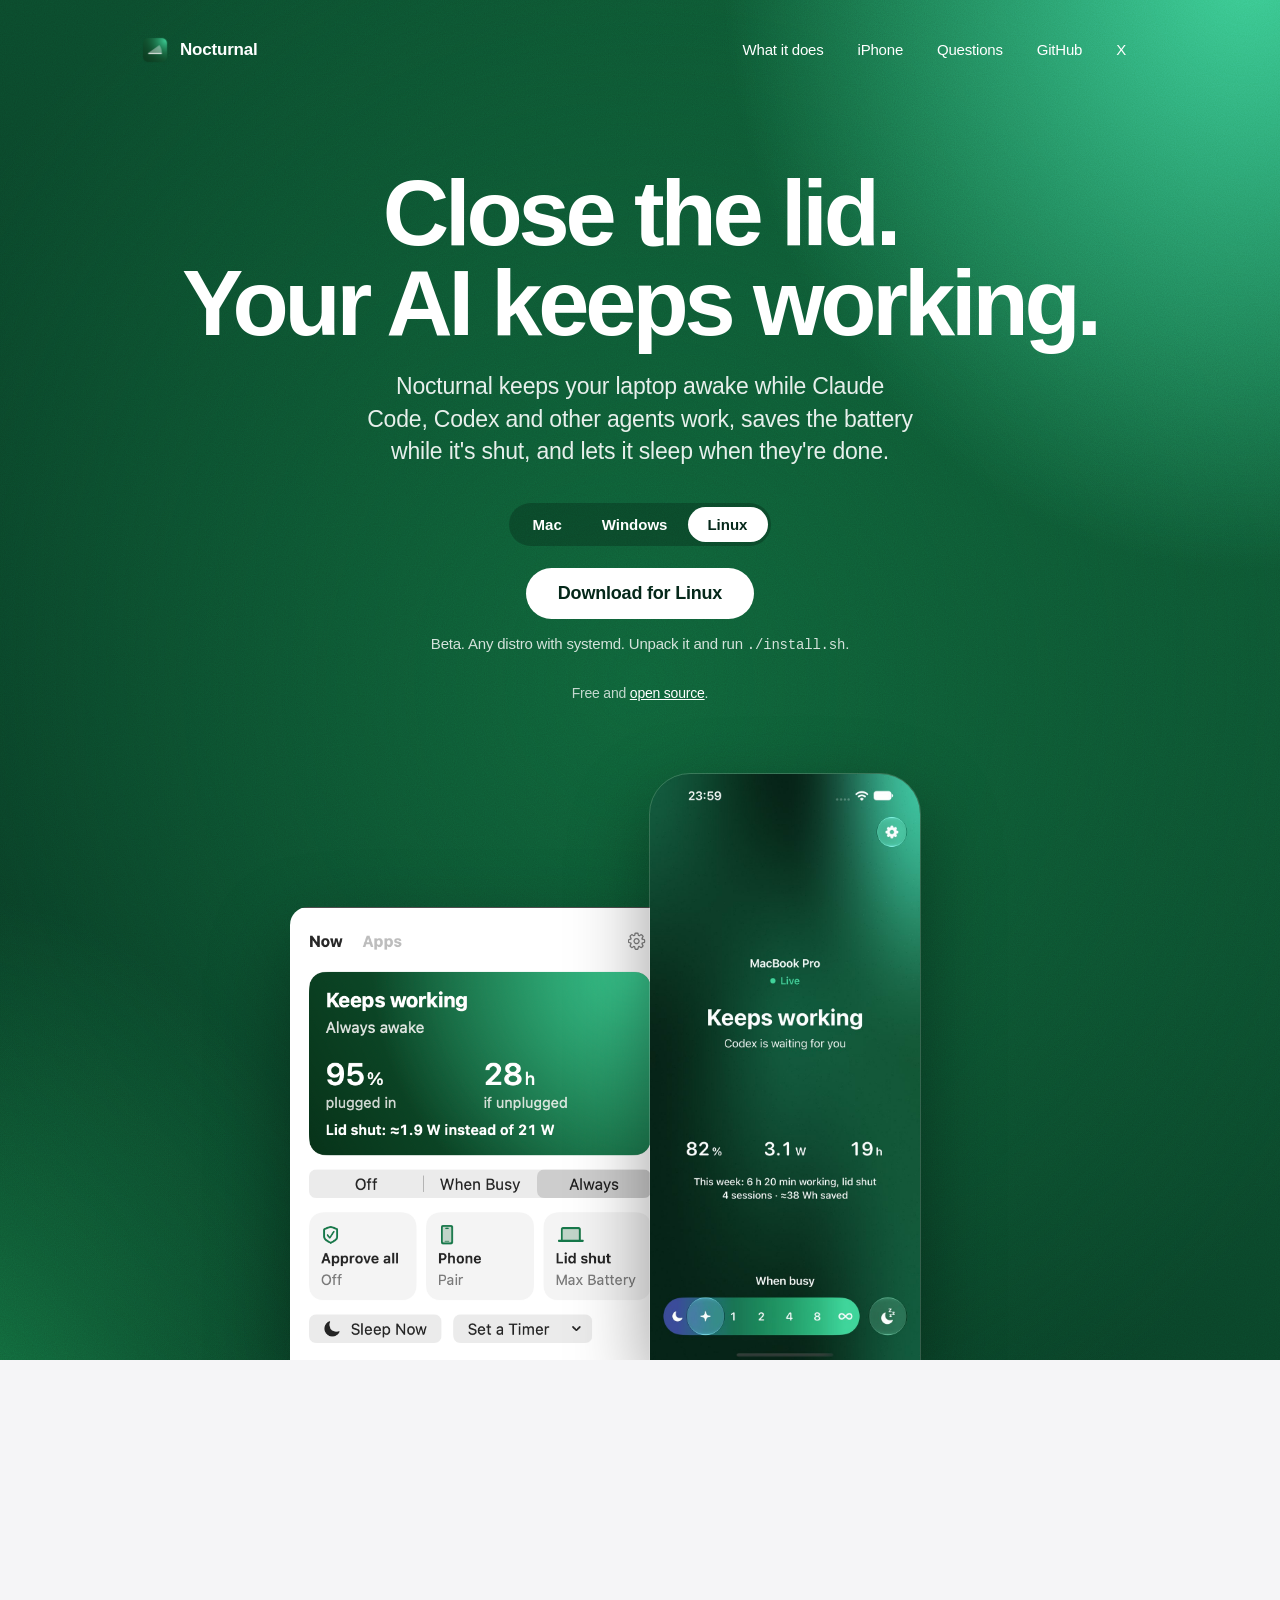
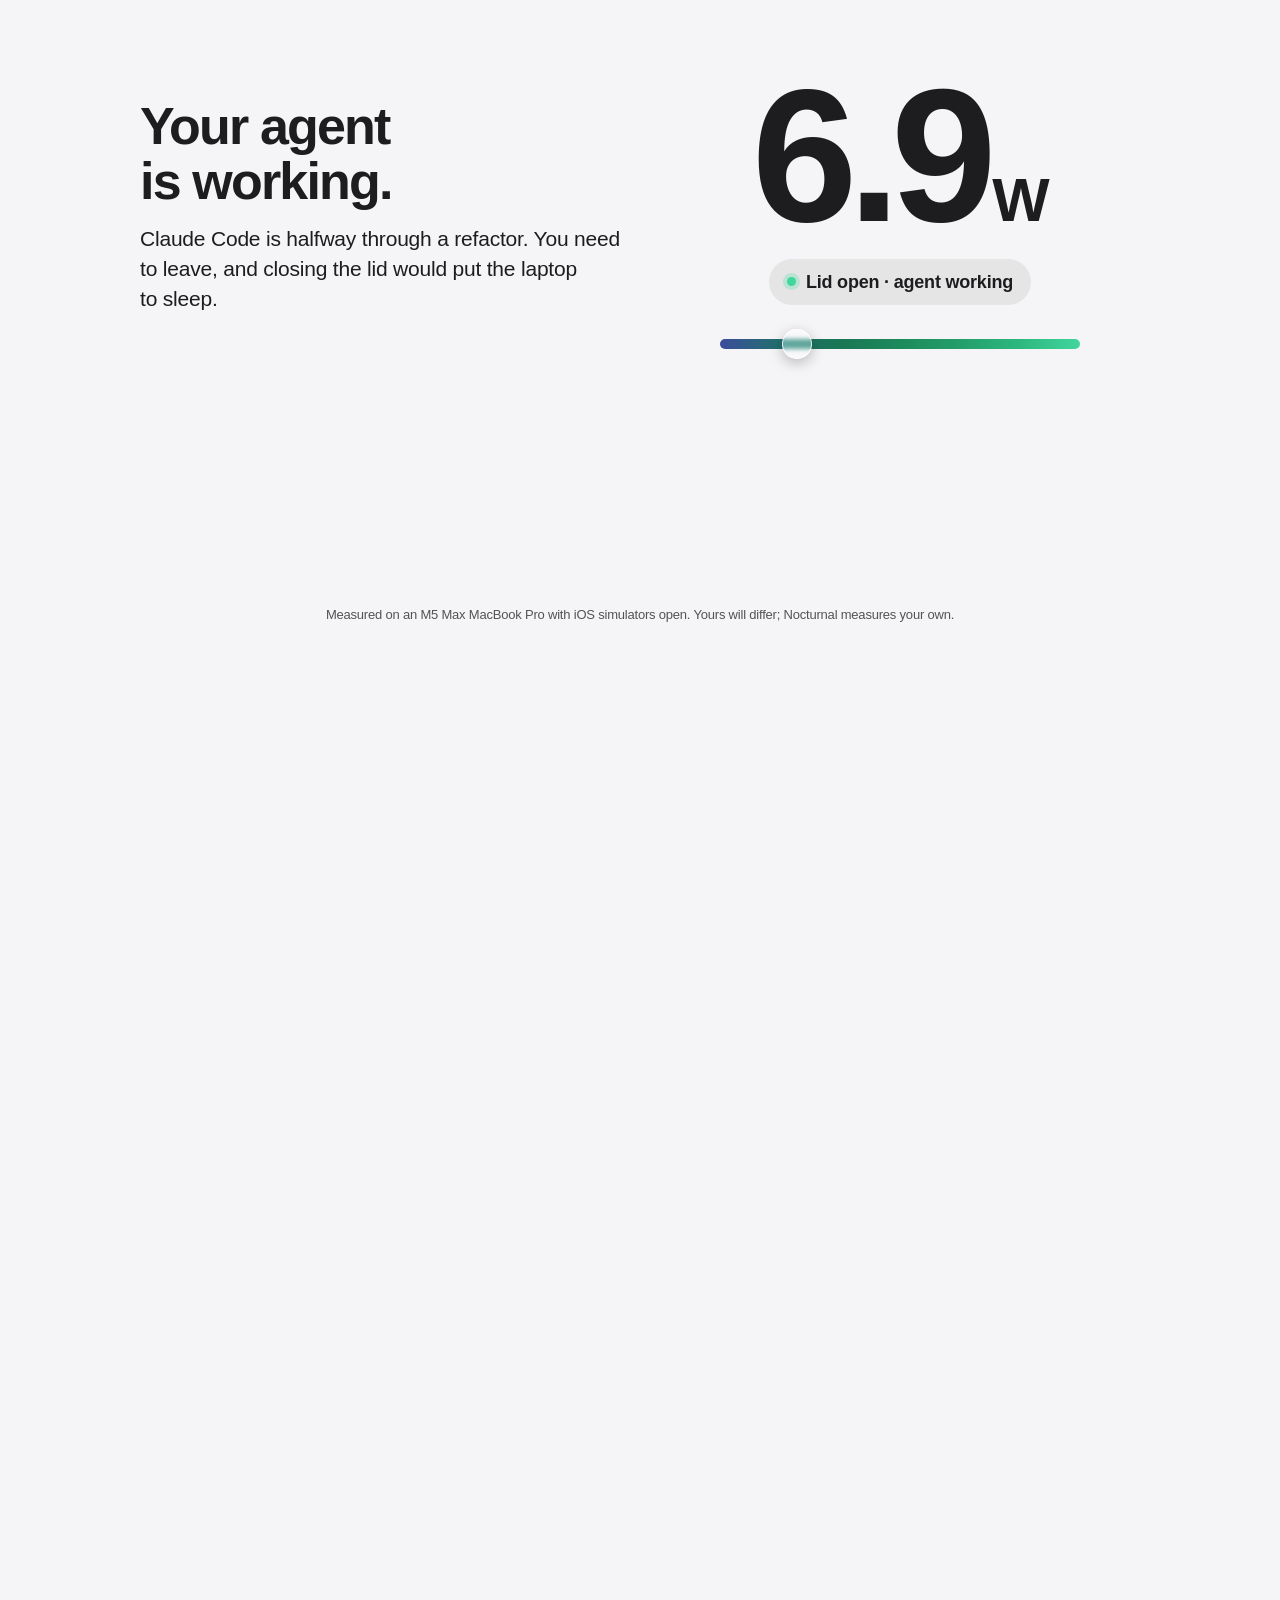
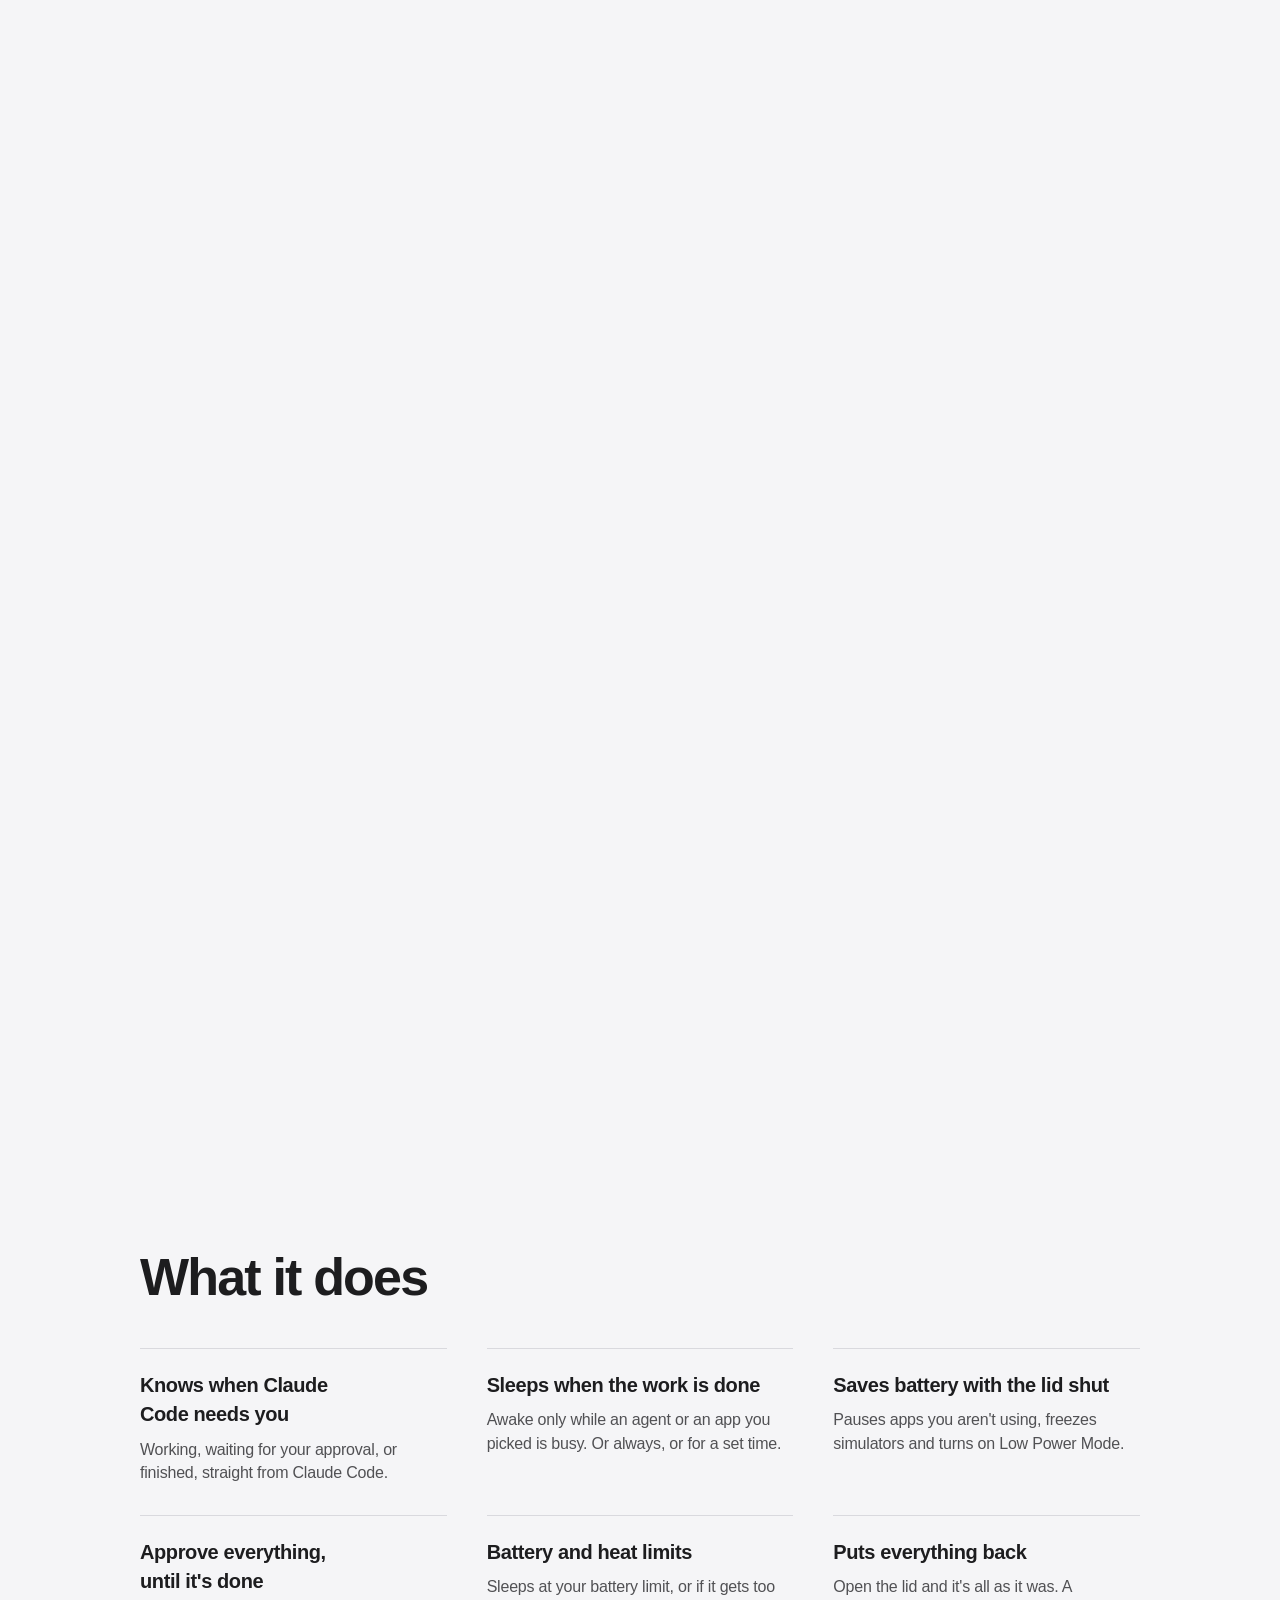
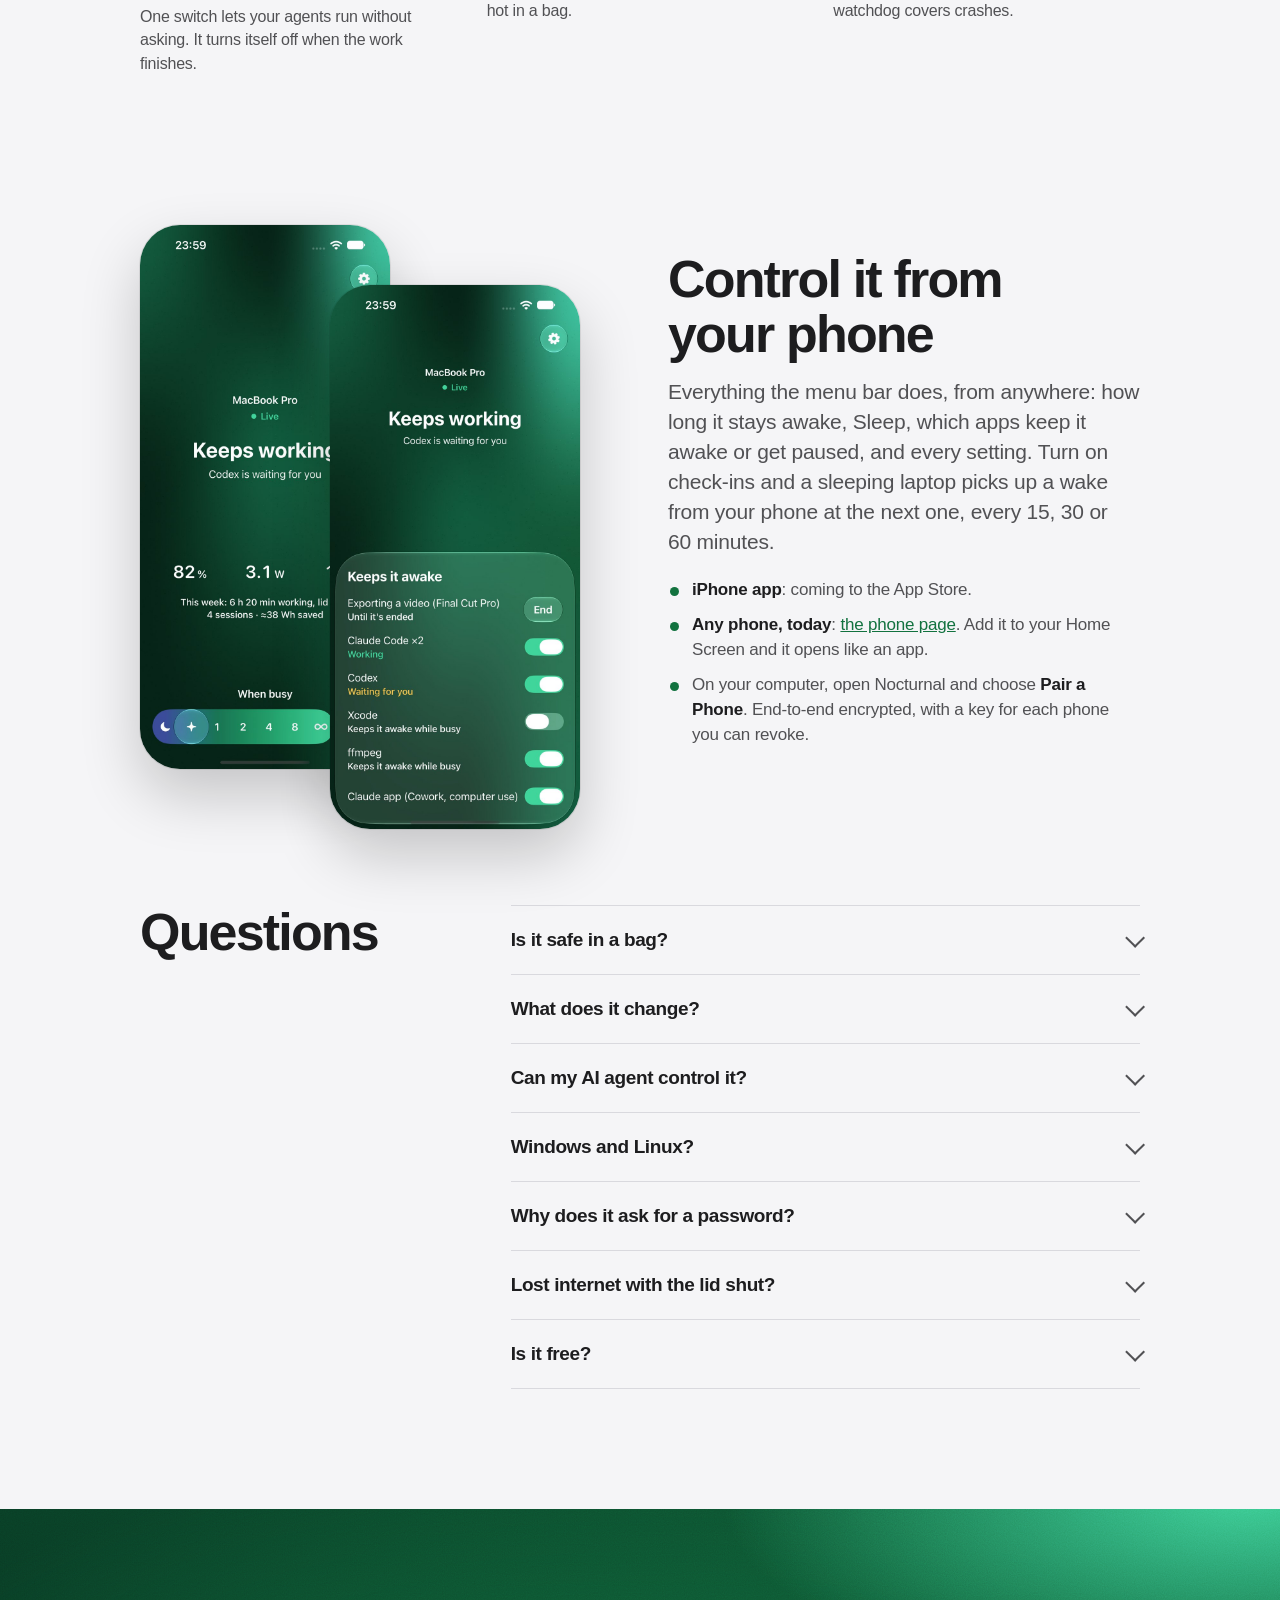
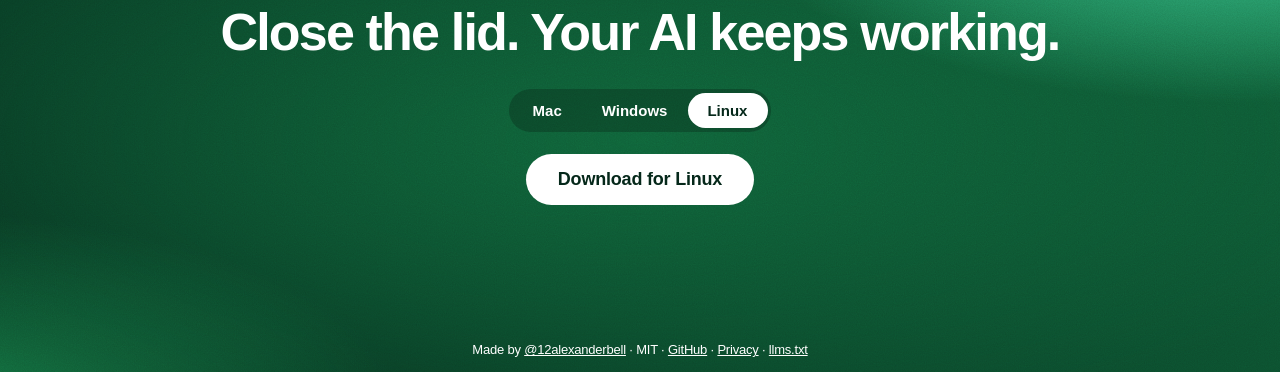
==== index.html @ a211783f "Smoother text transitions (one at a time, no overlap), X link in the nav and footer Co-Authored-By: " ====
<!doctype html>
<html lang="en">
<head>
<meta charset="utf-8">
<meta name="viewport" content="width=device-width,initial-scale=1,viewport-fit=cover">
<title>Nocturnal: close the lid, your AI keeps working</title>
<meta name="description" content="Nocturnal keeps your laptop awake with the lid shut while Claude Code, Codex or any AI agent works, saves the battery while it's closed, and lets it sleep when the work is done. Free for Mac, Windows and Linux, with an iPhone app to control it.">
<meta property="og:title" content="Nocturnal: close the lid, your AI keeps working">
<meta property="og:description" content="Keeps your laptop awake with the lid shut while your AI agents work, then lets it sleep. Free and open source.">
<meta property="og:image" content="https://nocturnal.tools/panel-now.png">
<meta name="theme-color" content="#05281a">
<link rel="icon" href="favicon.png">
<link rel="apple-touch-icon" href="apple-touch-icon.png">
<style>
  :root {
    --paper: #f5f5f7; --card: #ffffff; --ink: #1d1d1f; --ink-2: #515154; --line: #d9d9de;
    --night: #070c19; --night-2: #16203f; --deep: #05281a; --green: #10663b; --mint: #40d69c; --accent: #12723f;
    --font: -apple-system, BlinkMacSystemFont, "SF Pro Text", "SF Pro Display", "Segoe UI", "Helvetica Neue", Helvetica, Arial, sans-serif;
    --round: ui-rounded, "SF Pro Rounded", -apple-system, BlinkMacSystemFont, "Segoe UI", sans-serif;
    --mono: ui-monospace, "SF Mono", SFMono-Regular, Menlo, Consolas, monospace;
    --spring: cubic-bezier(.2, .9, .25, 1.06);
    color-scheme: light;
  }
  * { box-sizing: border-box; }
  html { -webkit-text-size-adjust: 100%; }
  body { margin: 0; background: var(--paper); color: var(--ink); font-family: var(--font); font-size: 17px; line-height: 1.47; letter-spacing: -0.012em; -webkit-font-smoothing: antialiased; }
  a { color: var(--accent); }
  img { display: block; max-width: 100%; height: auto; }
  .wrap { max-width: 1040px; margin: 0 auto; padding-inline: max(20px, env(safe-area-inset-left, 0px)); }
  h1, h2, h3 { text-wrap: balance; margin: 0; }
  h2 { font-size: clamp(32px, 4.6vw, 52px); line-height: 1.05; letter-spacing: -0.035em; font-weight: 700; }
  .sub { font-size: clamp(18px, 2vw, 21px); line-height: 1.42; color: var(--ink-2); margin: 16px 0 0; max-width: 32em; text-wrap: pretty; }
  :focus-visible { outline: 2px solid var(--accent); outline-offset: 3px; border-radius: 6px; }

  /* ---------- The ground: deep green opening to a mint glow, drifting slowly, with grain (as in the app) ---------- */
  .ground { position: relative; isolation: isolate; overflow: hidden; color: #fff; background: var(--deep); }
  .ground::before { content: ""; position: absolute; inset: -20%; z-index: -2;
    background:
      radial-gradient(42% 46% at 84% 12%, rgba(64,214,156,.95), rgba(64,214,156,0) 70%),
      radial-gradient(38% 44% at 10% 92%, rgba(34,184,102,.55), rgba(34,184,102,0) 70%),
      radial-gradient(60% 60% at 50% 50%, rgba(16,102,59,.9), rgba(16,102,59,0) 75%),
      linear-gradient(40deg, var(--deep), var(--green));
    animation: drift 26s ease-in-out infinite alternate; }
  .ground::after { content: ""; position: absolute; inset: 0; z-index: -1; pointer-events: none; opacity: .2; mix-blend-mode: overlay;
    background-image: url("data:image/svg+xml,%3Csvg xmlns='http://www.w3.org/2000/svg' width='220' height='220'%3E%3Cfilter id='n'%3E%3CfeTurbulence type='fractalNoise' baseFrequency='.9' numOctaves='2' stitchTiles='stitch'/%3E%3CfeColorMatrix values='0 0 0 0 .5 0 0 0 0 .5 0 0 0 0 .5 0 0 0 1.6 -.3'/%3E%3C/filter%3E%3Crect width='100%25' height='100%25' filter='url(%23n)'/%3E%3C/svg%3E"); }
  @keyframes drift { from { transform: translate3d(-3%, -2%, 0) scale(1); } to { transform: translate3d(3%, 3%, 0) scale(1.06); } }
  .ground a { color: #fff; }

  /* ---------- Hero ---------- */
  .hero { padding: max(28px, env(safe-area-inset-top)) 0 0; }
  .top { display: flex; justify-content: space-between; align-items: center; height: 44px; }
  .brand { display: flex; align-items: center; gap: 10px; font-weight: 600; font-size: 17px; color: #fff; text-decoration: none; }
  .brand img { width: 30px; height: 30px; border-radius: 7px; }
  .top nav { display: flex; gap: 6px; }
  .top nav a { color: #fff; text-decoration: none; font-size: 15px; font-weight: 500; padding: 8px 14px; border-radius: 980px; }
  .top nav a:hover { background: rgba(255,255,255,.12); }
  .hero-copy { text-align: center; padding-top: clamp(48px, 8vw, 96px); }
  h1 { font-size: clamp(44px, 8.4vw, 92px); line-height: .98; letter-spacing: -0.045em; font-weight: 700; }
  .lede { font-size: clamp(19px, 2.3vw, 23px); line-height: 1.4; color: rgba(255,255,255,.9); max-width: 31em; margin: 22px auto 0; text-wrap: balance; }

  /* Get it: one box, three systems. The system you're on is picked for you. */
  .get { max-width: 780px; margin: 36px auto 0; }
  .tabs { display: inline-flex; padding: 4px; border-radius: 980px; background: rgba(0,0,0,.22); position: relative; }
  .tabs button { position: relative; z-index: 1; border: 0; background: none; color: #fff; font: 600 15px var(--font); padding: 9px 20px; border-radius: 980px; cursor: pointer; transition: color .25s; }
  .tabs button[aria-selected="true"] { color: var(--deep); }
  .tabs .lens { position: absolute; z-index: 0; top: 4px; bottom: 4px; left: 0; width: 0; border-radius: 980px; background: #fff; transition: transform .45s var(--spring), width .45s var(--spring); }
  .panes { margin-top: 18px; display: grid; }
  /* Switching tabs: the old pane leaves quickly, then the new one comes in, so the two never sit on top of each other. */
  .pane { grid-area: 1 / 1; transition: opacity .16s ease-in, transform .16s ease-in, visibility 0s .16s; }
  .pane[hidden] { display: block; visibility: hidden; opacity: 0; transform: translateY(6px); }
  .pane:not([hidden]) { transition: opacity .3s ease-out .14s, transform .4s var(--spring) .14s, visibility 0s; }
  .cmd { display: flex; align-items: center; gap: 10px; background: rgba(4,18,11,.55); border: 1px solid rgba(255,255,255,.16); border-radius: 18px; padding: 10px 10px 10px 20px; text-align: left; }
  .cmd code { flex: 1; min-width: 0; font: 500 clamp(13px, 1.6vw, 16px)/1.4 var(--mono); color: #fff; overflow-wrap: anywhere; }
  .cmd code::before { content: "$ "; color: var(--mint); }
  .copy { flex: none; border: 0; cursor: pointer; font: 600 15px var(--font); color: var(--deep); background: #fff; padding: 11px 18px; border-radius: 12px; min-width: 82px; }
  .copy:active { transform: scale(.96); }
  .dl { display: inline-flex; align-items: center; gap: 8px; margin-top: 4px; border: 0; cursor: pointer; text-decoration: none; font: 600 18px var(--font); padding: 15px 32px; border-radius: 980px; background: #fff; color: var(--deep) !important; transition: transform .2s; }
  .dl:hover { transform: scale(1.02); }
  .dl:active { transform: scale(.97); }
  .pane .note { font-size: 15px; color: rgba(255,255,255,.82); margin: 14px 0 0; }
  .pane .note code { font: 14px var(--mono); }
  .fine { font-size: 14px; color: rgba(255,255,255,.75); margin: 22px 0 0; }

  /* The product, rising into place once on load: the Mac panel and the phone, side by side. */
  .stage { position: relative; height: clamp(420px, 56vw, 600px); margin-top: 56px; }
  .stage .mac, .stage .phone { position: absolute; bottom: -2px; }
  .stage .mac { left: 50%; width: min(380px, 62vw); transform: translateX(calc(-100% + 30px)); z-index: 1; border-radius: 18px 18px 0 0; overflow: hidden; box-shadow: 0 30px 80px rgba(0,0,0,.35); }
  .stage .phone { left: 50%; width: min(270px, 44vw); transform: translateX(10px); z-index: 2; border-radius: 40px 40px 0 0; overflow: hidden; box-shadow: 0 30px 80px rgba(0,0,0,.4); outline: 1px solid rgba(255,255,255,.18); }
  .stage .mac img, .stage .phone img { width: 100%; }
  .rise-in { animation: rise-big .8s cubic-bezier(.2, .8, .2, 1) both; }
  .stage .mac.rise-in { animation-delay: .25s; } .stage .phone.rise-in { animation-delay: .35s; }
  @keyframes rise-big { from { translate: 0 48px; opacity: 0; } to { translate: 0 0; opacity: 1; } }
  .hero-copy > * { animation: rise .6s cubic-bezier(.2, .8, .2, 1) both; }
  .hero-copy > :nth-child(2) { animation-delay: .07s; } .hero-copy > :nth-child(3) { animation-delay: .14s; }
  @keyframes rise { from { translate: 0 14px; opacity: 0; } to { translate: 0 0; opacity: 1; } }

  /* ---------- The lid: scroll and the page lives through one night of work ---------- */
  .lid { position: relative; height: 330vh; }
  .lid-stick { position: sticky; top: 0; height: 100vh; height: 100svh; overflow: hidden; display: grid; align-items: center; background: var(--paper); color: var(--ink); }
  .lid-bg { position: absolute; inset: 0; opacity: 0; }
  .lid-bg.green { background: radial-gradient(50% 55% at 82% 15%, rgba(64,214,156,.9), rgba(64,214,156,0) 72%), linear-gradient(40deg, var(--deep), var(--green)); }
  .lid-bg.night { background: radial-gradient(45% 50% at 80% 10%, rgba(59,76,154,.75), rgba(59,76,154,0) 72%), linear-gradient(40deg, var(--night), var(--night-2)); }
  .lid-grid { position: relative; width: 100%; display: grid; grid-template-columns: minmax(0, 1fr) minmax(0, 1fr); gap: 40px; align-items: center; }
  .chapters { position: relative; height: 13em; }
  /* One chapter at a time: the old one moves off in the direction of travel and is gone before the next arrives. */
  .chapter { position: absolute; inset: 0; visibility: hidden; opacity: 0; transform: translateY(20px);
    transition: opacity .2s ease-in, transform .2s ease-in, visibility 0s .2s; }
  .chapter.past { transform: translateY(-20px); }
  .chapter.on { visibility: visible; opacity: 1; transform: none;
    transition: opacity .35s ease-out .18s, transform .55s cubic-bezier(.2, .8, .2, 1) .18s, visibility 0s; }
  .state span { display: inline-block; transition: opacity .16s, transform .16s; }
  .state span.swap { opacity: 0; transform: translateY(4px); }
  .chapter .sub { color: inherit; opacity: 1; }
  .meter { text-align: center; }
  .watts { font: 700 clamp(84px, 15vw, 190px)/0.9 var(--round); letter-spacing: -0.05em; font-variant-numeric: tabular-nums; white-space: nowrap; }
  .watts small { font-size: .32em; letter-spacing: -0.02em; font-weight: 600; margin-left: .08em; }
  .state { display: inline-flex; align-items: center; gap: 10px; margin-top: 18px; font-weight: 600; font-size: 18px; padding: 10px 18px; border-radius: 980px; background: rgba(127,127,127,.14); }
  .state i { width: 9px; height: 9px; border-radius: 50%; background: var(--mint); box-shadow: 0 0 0 4px rgba(64,214,156,.25); }
  .lid-stick.is-night .state i { background: #8b9bd6; box-shadow: none; }
  .band { position: relative; height: 10px; border-radius: 10px; margin: 34px auto 0; max-width: 360px; background: linear-gradient(90deg, #3b4c9a, #21706f, #1a7654, #1d8a5c, #249e6b, #2eb880, #40d69c); }
  .band b { position: absolute; top: 50%; width: 30px; height: 30px; margin: -15px 0 0 -15px; border-radius: 50%; background: rgba(255,255,255,.35); backdrop-filter: blur(2px) saturate(1.3); border: 1.5px solid rgba(255,255,255,.85); box-shadow: 0 4px 14px rgba(0,0,0,.25); transition: left .6s var(--spring); }
  .lid .fine-print { position: absolute; left: 0; right: 0; bottom: max(22px, env(safe-area-inset-bottom)); text-align: center; font-size: 13px; opacity: .75; }

  /* ---------- What it does ---------- */
  .does { padding: 120px 0 0; }
  .feats { display: grid; grid-template-columns: repeat(3, minmax(0, 1fr)); gap: 0 40px; margin-top: 44px; }
  .feat { border-top: 1px solid var(--line); padding: 22px 0 30px; }
  .feat h3 { font-size: 20px; letter-spacing: -0.02em; }
  .feat p { margin: 8px 0 0; color: var(--ink-2); font-size: 16px; }

  /* ---------- Phone ---------- */
  .phone-sec { padding: 120px 0 0; display: grid; grid-template-columns: minmax(0, 1fr) minmax(0, 1fr); gap: 56px; align-items: center; }
  .phones { position: relative; height: 560px; }
  .phones img { position: absolute; width: 250px; border-radius: 40px; box-shadow: 0 0 0 1px rgba(0,0,0,.08), 0 26px 60px rgba(0,0,0,.2); }
  .phones img:first-child { left: 0; top: 0; }
  .phones img:last-child { left: 190px; top: 60px; }
  .ticks { margin: 22px 0 0; padding: 0; list-style: none; color: var(--ink-2); font-size: 17px; }
  .ticks li { margin: 10px 0; padding-left: 24px; position: relative; }
  .ticks li::before { content: ""; position: absolute; left: 2px; top: .5em; width: 9px; height: 9px; border-radius: 50%; background: var(--accent); }
  .ticks b { color: var(--ink); font-weight: 600; }

  /* ---------- Questions ---------- */
  .faq-sec { padding: 120px 0 0; display: grid; grid-template-columns: minmax(0, 1fr) minmax(0, 2fr); gap: 56px; }
  .faq details { border-top: 1px solid var(--line); }
  .faq details:last-child { border-bottom: 1px solid var(--line); }
  .faq summary { cursor: pointer; list-style: none; display: flex; justify-content: space-between; align-items: center; gap: 16px; padding: 20px 0; font-size: 19px; font-weight: 600; letter-spacing: -0.02em; }
  .faq summary::-webkit-details-marker { display: none; }
  .faq summary::after { content: ""; flex: none; width: 12px; height: 12px; border-right: 2px solid var(--ink-2); border-bottom: 2px solid var(--ink-2); transform: rotate(45deg) translateY(-3px); transition: transform .35s var(--spring); }
  .faq details[open] summary::after { transform: rotate(-135deg) translateY(-3px); }
  .faq .a { padding: 0 0 22px; color: var(--ink-2); font-size: 17px; max-width: 38em; }
  .faq .a p { margin: 0; }
  .faq details[open] .a { animation: open .45s var(--spring); }
  @keyframes open { from { transform: translateY(-8px); filter: blur(4px); } to { transform: none; filter: none; } }
  .prompt { position: relative; margin-top: 14px; }
  .prompt pre { margin: 0; white-space: pre-wrap; font: 13px/1.55 var(--mono); background: var(--card); color: var(--ink); border-radius: 16px; padding: 18px 18px 18px; max-height: 220px; overflow: auto; border: 1px solid var(--line); }
  .btn { display: inline-block; border: 0; cursor: pointer; font: 600 16px var(--font); padding: 11px 22px; border-radius: 980px; color: #fff; background: var(--accent); margin-top: 14px; }

  /* ---------- End ---------- */
  .end { margin-top: 120px; text-align: center; padding: 96px 0 0; }
  .end .get { margin-top: 30px; }
  .end .stage-mini { height: 80px; }
  footer { padding: 26px 0 max(30px, env(safe-area-inset-bottom)); font-size: 13px; color: rgba(255,255,255,.78); text-align: center; }
  footer a { color: inherit; }

  @media (max-width: 820px) {
    .top nav a:not(.keep) { display: none; }
    .stage { height: clamp(360px, 108vw, 520px); }
    .stage .mac { width: 54vw; transform: translateX(calc(-100% + 34px)); }
    .stage .phone { width: 40vw; transform: translateX(-14px); }
    .cmd code { font-size: 13px; }
    .lid-grid { grid-template-columns: minmax(0, 1fr); gap: 12px; text-align: center; }
    .chapters { height: 11em; order: 2; margin-top: 34px; }
    .chapter .sub { margin-inline: auto; }
    .feats { grid-template-columns: minmax(0, 1fr); }
    .phone-sec, .faq-sec { grid-template-columns: minmax(0, 1fr); gap: 28px; }
    .phones { height: 470px; max-width: 380px; margin: 0 auto; width: 100%; }
    .phones img { width: 205px; }
    .phones img:last-child { left: auto; right: 0; top: 50px; }
    .does, .phone-sec, .faq-sec { padding-top: 88px; }
  }
  @media (prefers-reduced-motion: reduce) {
    .ground::before { animation: none; }
    .rise-in, .hero-copy > * { animation: none; }
    .chapter, .chapter.on, .pane, .pane:not([hidden]), .tabs .lens, .band b, .state span { transition: none; }
  }
</style>
</head>
<body>

<header class="ground hero">
  <div class="wrap">
    <div class="top">
      <a class="brand" href="#"><img src="icon.png" alt="" width="30" height="30">Nocturnal</a>
      <nav aria-label="Sections">
        <a href="#does-h">What it does</a>
        <a href="#phone-h">iPhone</a>
        <a href="#faq-h">Questions</a>
        <a class="keep" href="https://github.com/12alexanderbell-graham/nocturnal">GitHub</a>
        <a href="https://x.com/12alexanderbell">X</a>
      </nav>
    </div>

    <div class="hero-copy">
      <h1>Close the lid.<br>Your AI keeps working.</h1>
      <p class="lede">Nocturnal keeps your laptop awake while Claude Code, Codex and other agents work, saves the battery while it's shut, and lets it sleep when they're done.</p>
      <div class="get" data-get>
        <div class="tabs" role="tablist" aria-label="Your computer">
          <span class="lens" aria-hidden="true"></span>
          <button role="tab" data-os="mac" aria-selected="true">Mac</button>
          <button role="tab" data-os="win" aria-selected="false">Windows</button>
          <button role="tab" data-os="linux" aria-selected="false">Linux</button>
        </div>
        <div class="panes">
          <div class="pane" data-pane="mac">
            <div class="cmd"><code>brew install --cask 12alexanderbell-graham/nocturnal/nocturnal</code><button class="copy" type="button">Copy</button></div>
            <p class="note">Or <a href="downloads/Nocturnal-1.0.0-mac.zip">download the app</a>. macOS 14 or later.</p>
          </div>
          <div class="pane" data-pane="win" hidden>
            <a class="dl" href="downloads/Nocturnal-1.0.0-windows-x86_64.zip">Download for Windows</a>
            <p class="note">Beta. Windows 10 or 11. Unzip, open Nocturnal; if Windows warns you, choose More info › Run anyway.</p>
          </div>
          <div class="pane" data-pane="linux" hidden>
            <a class="dl" href="downloads/nocturnal-1.0.0-linux-x86_64.tar.gz">Download for Linux</a>
            <p class="note">Beta. Any distro with systemd. Unpack it and run <code>./install.sh</code>.</p>
          </div>
        </div>
        <p class="fine">Free and <a href="https://github.com/12alexanderbell-graham/nocturnal">open source</a>.</p>
      </div>
    </div>

    <div class="stage" aria-hidden="false">
      <figure class="mac rise-in" style="margin:0"><img src="panel-now.png" alt="Nocturnal's menu on the Mac: Keeps working, battery and hours left, Off / When Busy / Always, Approve all, Phone and Lid shut" width="640" height="766"></figure>
      <figure class="phone rise-in" style="margin:0"><img src="phone.jpg" alt="The Nocturnal iPhone app: Keeps working, battery, watts and hours left, this week's savings, and the keep-awake band" width="780" height="1696"></figure>
    </div>
  </div>
</header>

<section class="lid" aria-labelledby="lid-h" data-lid>
  <div class="lid-stick">
    <div class="lid-bg green" aria-hidden="true"></div>
    <div class="lid-bg night" aria-hidden="true"></div>
    <div class="wrap lid-grid">
      <div class="chapters">
        <div class="chapter on" data-ch="0">
          <h2 id="lid-h">Your agent is working.</h2>
          <p class="sub">Claude Code is halfway through a refactor. You need to leave, and closing the lid would put the laptop to sleep.</p>
        </div>
        <div class="chapter" data-ch="1">
          <h2>Close the lid anyway.</h2>
          <p class="sub">Nocturnal keeps it working with the screen off, pauses the apps you aren't using and turns on Low Power Mode.</p>
        </div>
        <div class="chapter" data-ch="2">
          <h2>When it's done, it sleeps.</h2>
          <p class="sub">The agent finishes, the laptop sleeps, and opening the lid puts every app and setting back the way it was.</p>
        </div>
      </div>
      <div class="meter" aria-live="polite">
        <div class="watts"><span data-watts>18.3</span><small>W</small></div>
        <div class="state"><i aria-hidden="true"></i><span data-state>Lid open · agent working</span></div>
        <div class="band" aria-hidden="true"><b data-lens style="left:21.4%"></b></div>
      </div>
    </div>
    <p class="fine-print">Measured on an M5 Max MacBook Pro with iOS simulators open. Yours will differ; Nocturnal measures your own.</p>
  </div>
</section>

<div class="wrap">
  <section class="does" aria-labelledby="does-h">
    <h2 id="does-h">What it does</h2>
    <div class="feats">
      <div class="feat"><h3>Knows when Claude Code needs you</h3><p>Working, waiting for your approval, or finished, straight from Claude Code.</p></div>
      <div class="feat"><h3>Sleeps when the work is done</h3><p>Awake only while an agent or an app you picked is busy. Or always, or for a set time.</p></div>
      <div class="feat"><h3>Saves battery with the lid shut</h3><p>Pauses apps you aren't using, freezes simulators and turns on Low Power Mode.</p></div>
      <div class="feat"><h3>Approve everything, until it's done</h3><p>One switch lets your agents run without asking. It turns itself off when the work finishes.</p></div>
      <div class="feat"><h3>Battery and heat limits</h3><p>Sleeps at your battery limit, or if it gets too hot in a bag.</p></div>
      <div class="feat"><h3>Puts everything back</h3><p>Open the lid and it's all as it was. A watchdog covers crashes.</p></div>
    </div>
  </section>

  <section class="phone-sec" aria-labelledby="phone-h">
    <div class="phones">
      <img src="phone.jpg" alt="The iPhone app's main screen" width="780" height="1696" loading="lazy">
      <img src="phone-settings.jpg" alt="The iPhone app's settings: what keeps it awake, agents, apps and every setting" width="780" height="1696" loading="lazy">
    </div>
    <div>
      <h2 id="phone-h">Control it from your phone</h2>
      <p class="sub">Everything the menu bar does, from anywhere: how long it stays awake, Sleep, which apps keep it awake or get paused, and every setting. Turn on check-ins and a sleeping laptop picks up a wake from your phone at the next one, every 15, 30 or 60 minutes.</p>
      <ul class="ticks">
        <li><b>iPhone app</b>: coming to the App Store.</li>
        <li><b>Any phone, today</b>: <a href="remote/">the phone page</a>. Add it to your Home Screen and it opens like an app.</li>
        <li>On your computer, open Nocturnal and choose <b>Pair a Phone</b>. End-to-end encrypted, with a key for each phone you can revoke.</li>
      </ul>
    </div>
  </section>

  <section class="faq-sec" aria-labelledby="faq-h">
    <h2 id="faq-h">Questions</h2>
    <div class="faq">
      <details><summary>Is it safe in a bag?</summary><div class="a"><p>It sleeps if it gets hot or the battery reaches your limit. The heat guard and battery limit can't be loosened by an agent or the phone.</p></div></details>
      <details><summary>What does it change?</summary><div class="a"><p>Sleep, Low Power Mode, screen brightness and idle apps, only while the lid is shut. Opening the lid puts it all back.</p></div></details>
      <details><summary>Can my AI agent control it?</summary><div class="a">
        <p>Yes. Connect it in Settings › Agents, then give your agent this prompt.</p>
        <div class="prompt"><pre id="prompt">Nocturnal is installed on this laptop. It keeps the machine awake with the lid closed while you work, and cuts power use while the lid is shut. You can control all of it through the nocturnal MCP tools (or the nocturnal command). Set it up for me:
1. Read Nocturnal's settings and power report to see every setting and what is using power right now.
2. Ask me, in one short message: which apps must keep running at full speed with the lid shut (music, calls, a local model, Docker...), and whether it should stay awake only while agents work or always.
3. Apply the strongest savings that don't touch what I named: preset max_battery, pausing simulators and background audio, low power, and per-app rules.
4. If my lid is closed, run Nocturnal's power test and tell me what the savings are worth in watts.
5. From now on, keep the laptop awake through Nocturnal before long work and release it when done.
Never turn off the heat guard or lower the battery limit; Nocturnal won't let you, and that's on purpose.</pre></div>
        <button class="btn" id="copy-prompt" type="button">Copy the prompt</button>
      </div></details>
      <details><summary>Windows and Linux?</summary><div class="a"><p>Both work, in beta: the same engine as the Mac, with a tray icon instead of the menu bar panel. Measuring savings is Mac-only for now.</p></div></details>
      <details><summary>Why does it ask for a password?</summary><div class="a"><p>Once, on the Mac, to allow only the few commands that switch sleep and Low Power Mode. Delete the app and that permission removes itself.</p></div></details>
      <details><summary>Lost internet with the lid shut?</summary><div class="a"><p>On an iPhone hotspot, set System Settings › Wi‑Fi › Ask to join hotspots to Automatic.</p></div></details>
      <details><summary>Is it free?</summary><div class="a"><p>Yes, and <a href="https://github.com/12alexanderbell-graham/nocturnal">open source</a> under the MIT licence.</p></div></details>
    </div>
  </section>
</div>

<footer class="ground end">
  <div class="wrap">
    <h2>Close the lid. Your AI keeps working.</h2>
    <div class="get" data-get>
      <div class="tabs" role="tablist" aria-label="Your computer">
        <span class="lens" aria-hidden="true"></span>
        <button role="tab" data-os="mac" aria-selected="true">Mac</button>
        <button role="tab" data-os="win" aria-selected="false">Windows</button>
        <button role="tab" data-os="linux" aria-selected="false">Linux</button>
      </div>
      <div class="panes">
        <div class="pane" data-pane="mac">
          <div class="cmd"><code>brew install --cask 12alexanderbell-graham/nocturnal/nocturnal</code><button class="copy" type="button">Copy</button></div>
          <p class="note">Or <a href="downloads/Nocturnal-1.0.0-mac.zip">download the app</a>.</p>
        </div>
        <div class="pane" data-pane="win" hidden><a class="dl" href="downloads/Nocturnal-1.0.0-windows-x86_64.zip">Download for Windows</a></div>
        <div class="pane" data-pane="linux" hidden><a class="dl" href="downloads/nocturnal-1.0.0-linux-x86_64.tar.gz">Download for Linux</a></div>
      </div>
    </div>
    <div class="stage-mini"></div>
    <p>Made by <a href="https://x.com/12alexanderbell">@12alexanderbell</a> · MIT · <a href="https://github.com/12alexanderbell-graham/nocturnal">GitHub</a> · <a href="privacy.html">Privacy</a> · <a href="llms.txt">llms.txt</a></p>
  </div>
</footer>

<script>
(function () {
  var reduce = matchMedia("(prefers-reduced-motion: reduce)").matches;

  // ---- Get it: tabs with a sliding lens; the visitor's system is picked first ----
  var ua = navigator.userAgent;
  var guess = /Windows/.test(ua) ? "win" : (/Linux/.test(ua) && !/Android/.test(ua)) ? "linux" : "mac";
  document.querySelectorAll("[data-get]").forEach(function (box) {
    var tabs = box.querySelectorAll("[role=tab]"), lens = box.querySelector(".lens");
    function pick(os, instant) {
      tabs.forEach(function (t) {
        var on = t.dataset.os === os;
        t.setAttribute("aria-selected", on);
        if (on) {
          if (instant) lens.style.transition = "none";
          lens.style.width = t.offsetWidth + "px";
          lens.style.transform = "translateX(" + t.offsetLeft + "px)";
          if (instant) { lens.offsetWidth; lens.style.transition = ""; }
        }
      });
      box.querySelectorAll("[data-pane]").forEach(function (p) { p.hidden = p.dataset.pane !== os; });
    }
    tabs.forEach(function (t) { t.addEventListener("click", function () { pick(t.dataset.os); }); });
    pick(guess, true);
    addEventListener("resize", function () { pick(box.querySelector("[aria-selected=true]").dataset.os, true); });
  });

  // ---- Copy buttons ----
  function copy(btn, text, done) {
    var label = btn.textContent;
    (navigator.clipboard ? navigator.clipboard.writeText(text) : Promise.reject()).then(function () {
      btn.textContent = done || "Copied";
      setTimeout(function () { btn.textContent = label; }, 1800);
    }, function () {
      var r = document.createRange(); r.selectNodeContents(btn.previousElementSibling || document.getElementById("prompt"));
      var s = getSelection(); s.removeAllRanges(); s.addRange(r); btn.textContent = "Press ⌘C";
    });
  }
  document.querySelectorAll(".cmd .copy").forEach(function (b) { b.addEventListener("click", function () { copy(b, b.previousElementSibling.textContent); }); });
  document.getElementById("copy-prompt").addEventListener("click", function () { copy(this, document.getElementById("prompt").textContent); });

  // ---- The lid: one night of work, driven by scrolling ----
  var lid = document.querySelector("[data-lid]");
  var stick = lid.querySelector(".lid-stick"), green = lid.querySelector(".lid-bg.green"), night = lid.querySelector(".lid-bg.night");
  var chapters = lid.querySelectorAll(".chapter"), wattsEl = lid.querySelector("[data-watts]"), stateEl = lid.querySelector("[data-state]"), lens = lid.querySelector("[data-lens]");
  var states = ["Lid open · agent working", "Lid shut · agent working", "Lid shut · asleep"];
  var lensAt = ["21.4%", "21.4%", "7.1%"];
  var current = -1, shown = 18.3, target = 18.3, raf = 0, swapTimer = 0, first = true;
  function clamp(x) { return Math.max(0, Math.min(1, x)); }
  function smooth(x) { x = clamp(x); return x * x * (3 - 2 * x); }
  function roll() {
    shown += (target - shown) * (reduce ? 1 : 0.14);
    if (Math.abs(target - shown) < 0.05) shown = target;
    wattsEl.textContent = shown < 0.05 ? "0" : shown.toFixed(1);
    raf = shown === target ? 0 : requestAnimationFrame(roll);
  }
  function update() {
    var r = lid.getBoundingClientRect(), span = lid.offsetHeight - innerHeight;
    var p = clamp(-r.top / span);
    var g = smooth((p - 0.22) / 0.16), n = smooth((p - 0.62) / 0.16);
    green.style.opacity = g * (1 - n);
    night.style.opacity = n;
    var dark = g > 0.5 || n > 0.5;
    stick.style.color = dark ? "#fff" : "";
    stick.classList.toggle("is-night", n > 0.5);
    var ch = p < 0.3 ? 0 : p < 0.7 ? 1 : 2;
    if (ch !== current) {
      current = ch;
      chapters.forEach(function (c, i) { c.classList.toggle("on", i === ch); c.classList.toggle("past", i < ch); });
      lens.style.left = lensAt[ch];
      // The pill and the number change as the new words arrive, not before the old ones have gone.
      clearTimeout(swapTimer);
      if (reduce || first) { stateEl.textContent = states[ch]; target = [18.3, 3.1, 0][ch]; if (!raf) raf = requestAnimationFrame(roll); }
      else {
        stateEl.classList.add("swap");
        swapTimer = setTimeout(function () {
          stateEl.textContent = states[ch];
          stateEl.classList.remove("swap");
          target = [18.3, 3.1, 0][ch];
          if (!raf) raf = requestAnimationFrame(roll);
        }, 180);
      }
      first = false;
    }
  }
  addEventListener("scroll", update, { passive: true });
  addEventListener("resize", update);
  update();
})();
</script>
</body>
</html>
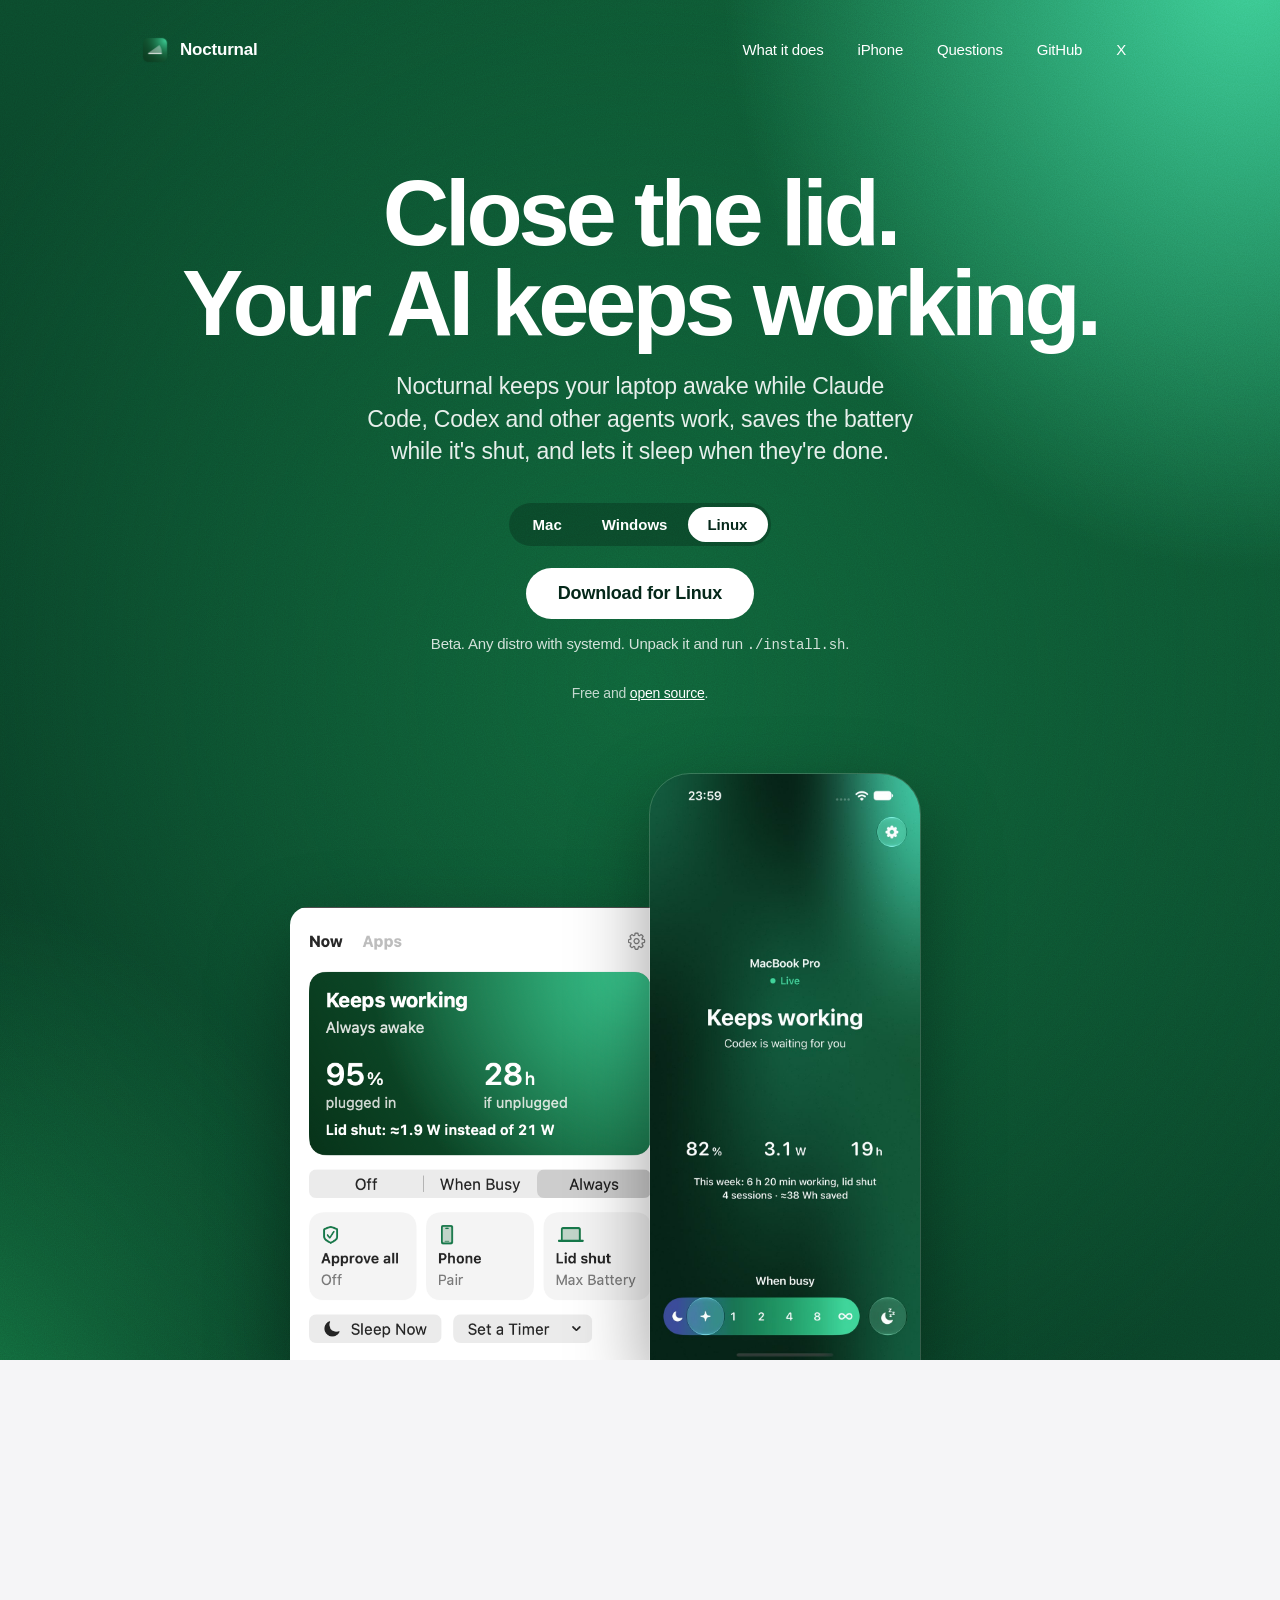
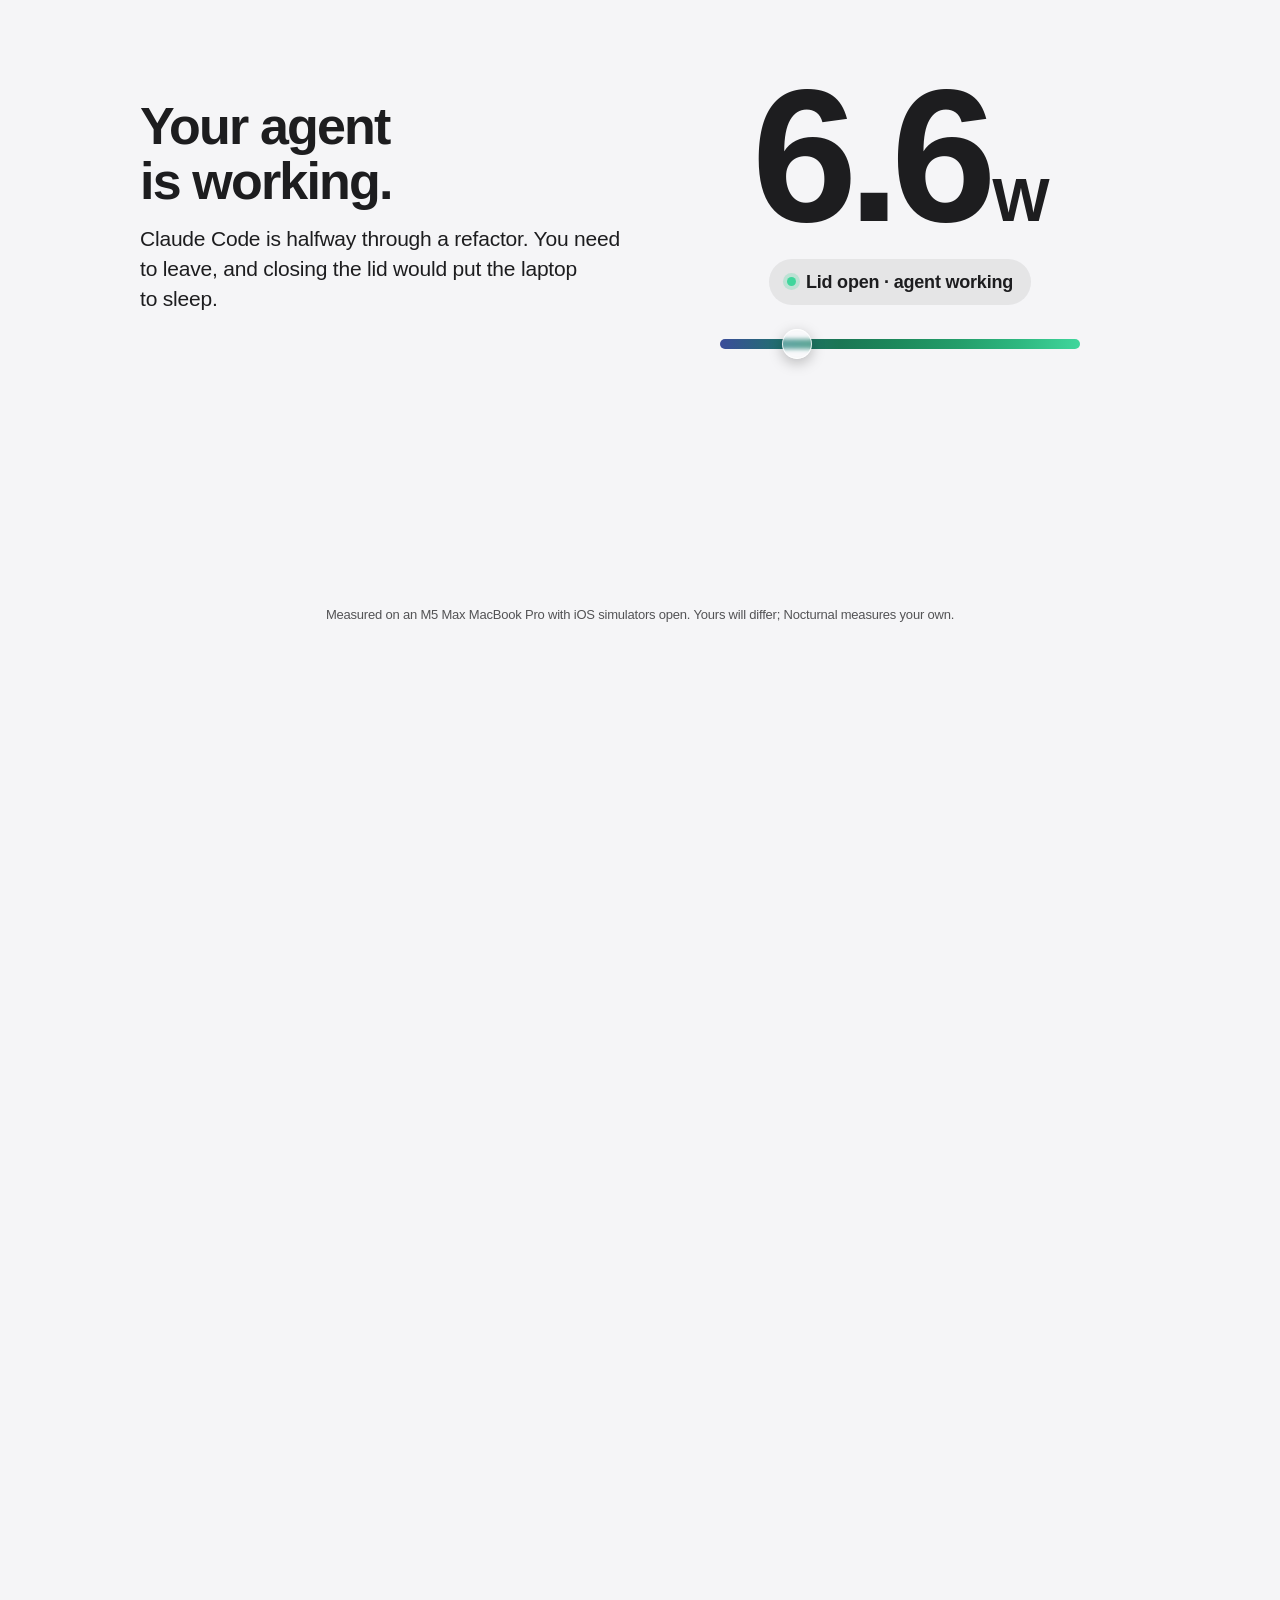
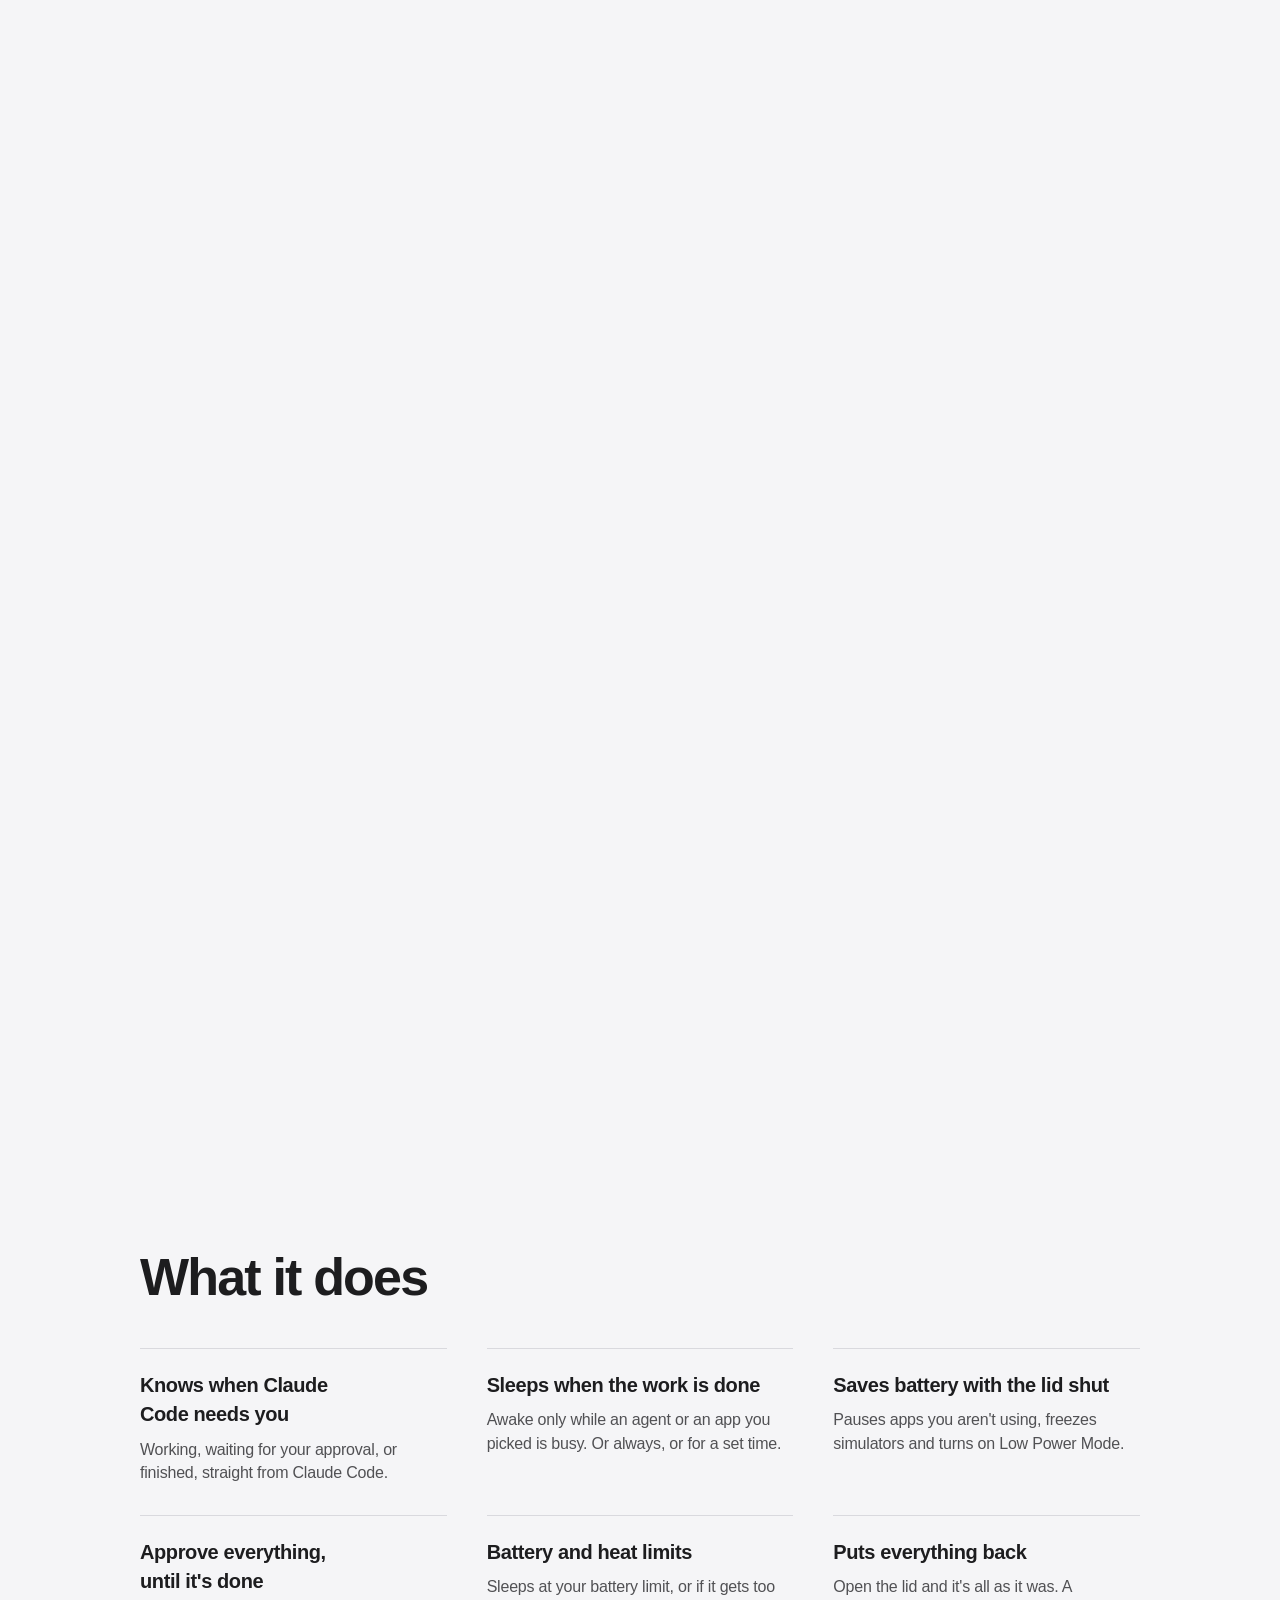
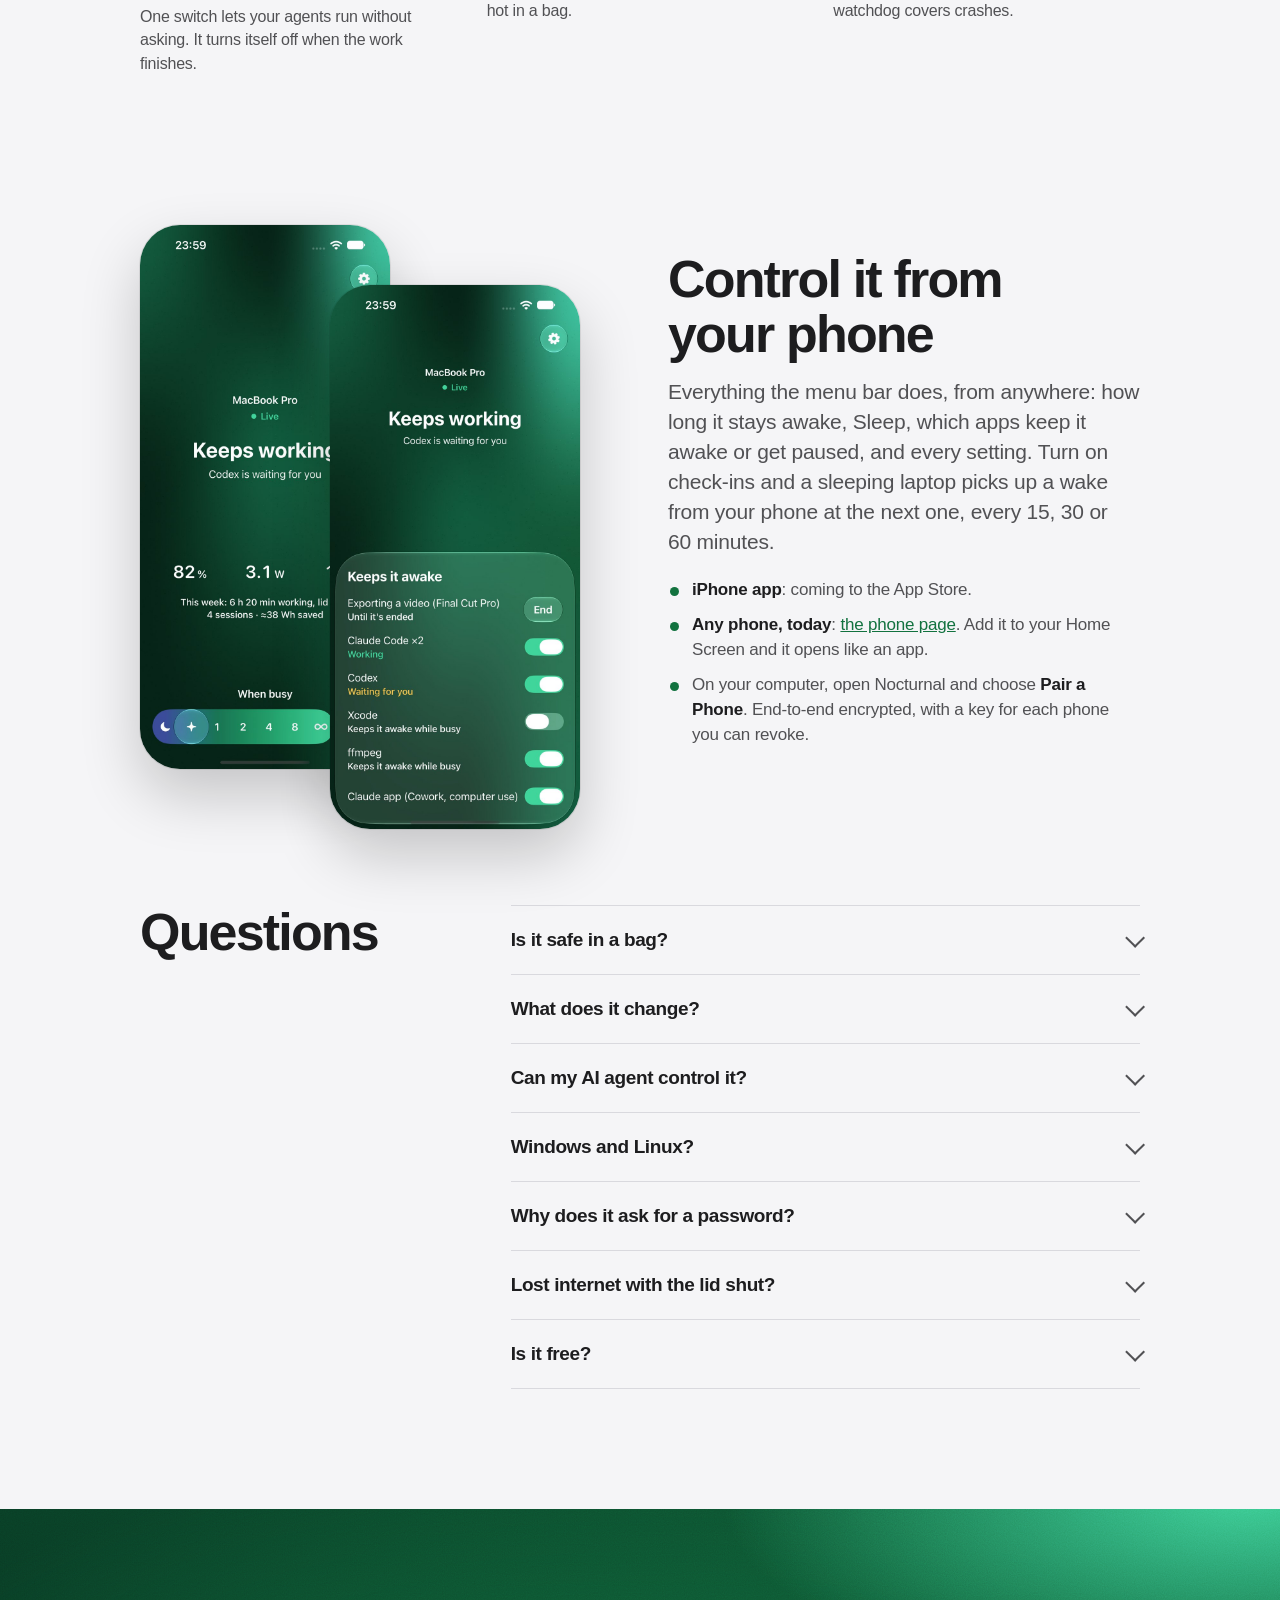
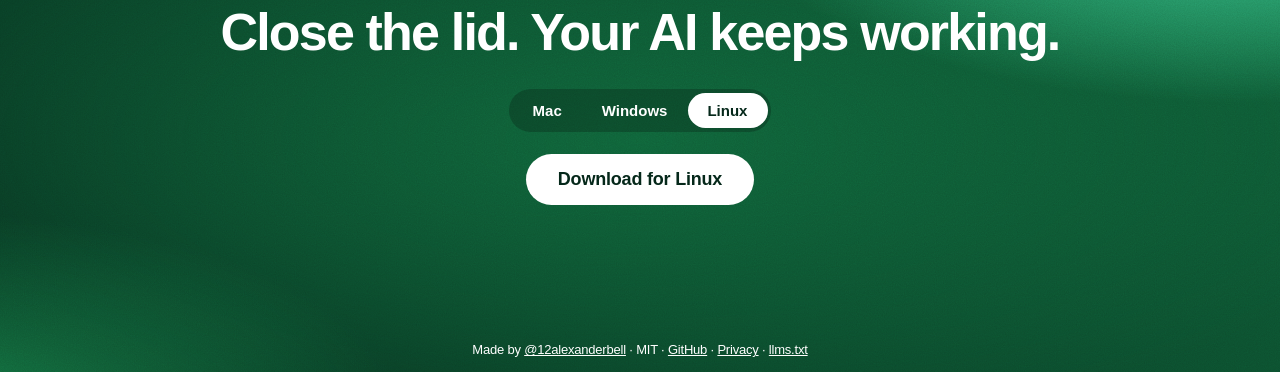
==== commit 8e3ee943: "Calmer motion: still background, short cross-fades, no overshoot, no blur, nothing flies in Co-Autho" ====
--- a/index.html
+++ b/index.html
@@ -18,7 +18,7 @@
     --font: -apple-system, BlinkMacSystemFont, "SF Pro Text", "SF Pro Display", "Segoe UI", "Helvetica Neue", Helvetica, Arial, sans-serif;
     --round: ui-rounded, "SF Pro Rounded", -apple-system, BlinkMacSystemFont, "Segoe UI", sans-serif;
     --mono: ui-monospace, "SF Mono", SFMono-Regular, Menlo, Consolas, monospace;
-    --spring: cubic-bezier(.2, .9, .25, 1.06);
+    --ease: cubic-bezier(.25, .1, .25, 1);
     color-scheme: light;
   }
   * { box-sizing: border-box; }
@@ -32,18 +32,17 @@
   .sub { font-size: clamp(18px, 2vw, 21px); line-height: 1.42; color: var(--ink-2); margin: 16px 0 0; max-width: 32em; text-wrap: pretty; }
   :focus-visible { outline: 2px solid var(--accent); outline-offset: 3px; border-radius: 6px; }
 
-  /* ---------- The ground: deep green opening to a mint glow, drifting slowly, with grain (as in the app) ---------- */
+  /* ---------- The ground: deep green opening to a mint glow, with grain (as in the app) ---------- */
   .ground { position: relative; isolation: isolate; overflow: hidden; color: #fff; background: var(--deep); }
   .ground::before { content: ""; position: absolute; inset: -20%; z-index: -2;
     background:
       radial-gradient(42% 46% at 84% 12%, rgba(64,214,156,.95), rgba(64,214,156,0) 70%),
       radial-gradient(38% 44% at 10% 92%, rgba(34,184,102,.55), rgba(34,184,102,0) 70%),
       radial-gradient(60% 60% at 50% 50%, rgba(16,102,59,.9), rgba(16,102,59,0) 75%),
-      linear-gradient(40deg, var(--deep), var(--green));
-    animation: drift 26s ease-in-out infinite alternate; }
+      linear-gradient(40deg, var(--deep), var(--green)); }
   .ground::after { content: ""; position: absolute; inset: 0; z-index: -1; pointer-events: none; opacity: .2; mix-blend-mode: overlay;
     background-image: url("data:image/svg+xml,%3Csvg xmlns='http://www.w3.org/2000/svg' width='220' height='220'%3E%3Cfilter id='n'%3E%3CfeTurbulence type='fractalNoise' baseFrequency='.9' numOctaves='2' stitchTiles='stitch'/%3E%3CfeColorMatrix values='0 0 0 0 .5 0 0 0 0 .5 0 0 0 0 .5 0 0 0 1.6 -.3'/%3E%3C/filter%3E%3Crect width='100%25' height='100%25' filter='url(%23n)'/%3E%3C/svg%3E"); }
-  @keyframes drift { from { transform: translate3d(-3%, -2%, 0) scale(1); } to { transform: translate3d(3%, 3%, 0) scale(1.06); } }
+
   .ground a { color: #fff; }
 
   /* ---------- Hero ---------- */
@@ -63,12 +62,12 @@
   .tabs { display: inline-flex; padding: 4px; border-radius: 980px; background: rgba(0,0,0,.22); position: relative; }
   .tabs button { position: relative; z-index: 1; border: 0; background: none; color: #fff; font: 600 15px var(--font); padding: 9px 20px; border-radius: 980px; cursor: pointer; transition: color .25s; }
   .tabs button[aria-selected="true"] { color: var(--deep); }
-  .tabs .lens { position: absolute; z-index: 0; top: 4px; bottom: 4px; left: 0; width: 0; border-radius: 980px; background: #fff; transition: transform .45s var(--spring), width .45s var(--spring); }
+  .tabs .lens { position: absolute; z-index: 0; top: 4px; bottom: 4px; left: 0; width: 0; border-radius: 980px; background: #fff; transition: transform .25s var(--ease), width .25s var(--ease); }
   .panes { margin-top: 18px; display: grid; }
   /* Switching tabs: the old pane leaves quickly, then the new one comes in, so the two never sit on top of each other. */
-  .pane { grid-area: 1 / 1; transition: opacity .16s ease-in, transform .16s ease-in, visibility 0s .16s; }
-  .pane[hidden] { display: block; visibility: hidden; opacity: 0; transform: translateY(6px); }
-  .pane:not([hidden]) { transition: opacity .3s ease-out .14s, transform .4s var(--spring) .14s, visibility 0s; }
+  .pane { grid-area: 1 / 1; transition: opacity .12s linear, visibility 0s .12s; }
+  .pane[hidden] { display: block; visibility: hidden; opacity: 0; }
+  .pane:not([hidden]) { transition: opacity .2s linear .12s, visibility 0s; }
   .cmd { display: flex; align-items: center; gap: 10px; background: rgba(4,18,11,.55); border: 1px solid rgba(255,255,255,.16); border-radius: 18px; padding: 10px 10px 10px 20px; text-align: left; }
   .cmd code { flex: 1; min-width: 0; font: 500 clamp(13px, 1.6vw, 16px)/1.4 var(--mono); color: #fff; overflow-wrap: anywhere; }
   .cmd code::before { content: "$ "; color: var(--mint); }
@@ -87,12 +86,10 @@
   .stage .mac { left: 50%; width: min(380px, 62vw); transform: translateX(calc(-100% + 30px)); z-index: 1; border-radius: 18px 18px 0 0; overflow: hidden; box-shadow: 0 30px 80px rgba(0,0,0,.35); }
   .stage .phone { left: 50%; width: min(270px, 44vw); transform: translateX(10px); z-index: 2; border-radius: 40px 40px 0 0; overflow: hidden; box-shadow: 0 30px 80px rgba(0,0,0,.4); outline: 1px solid rgba(255,255,255,.18); }
   .stage .mac img, .stage .phone img { width: 100%; }
-  .rise-in { animation: rise-big .8s cubic-bezier(.2, .8, .2, 1) both; }
-  .stage .mac.rise-in { animation-delay: .25s; } .stage .phone.rise-in { animation-delay: .35s; }
-  @keyframes rise-big { from { translate: 0 48px; opacity: 0; } to { translate: 0 0; opacity: 1; } }
-  .hero-copy > * { animation: rise .6s cubic-bezier(.2, .8, .2, 1) both; }
-  .hero-copy > :nth-child(2) { animation-delay: .07s; } .hero-copy > :nth-child(3) { animation-delay: .14s; }
-  @keyframes rise { from { translate: 0 14px; opacity: 0; } to { translate: 0 0; opacity: 1; } }
+  .rise-in, .hero-copy > * { animation: appear .5s ease-out both; }
+  .hero-copy > :nth-child(2) { animation-delay: .05s; } .hero-copy > :nth-child(3) { animation-delay: .1s; }
+  .stage .mac.rise-in { animation-delay: .15s; } .stage .phone.rise-in { animation-delay: .2s; }
+  @keyframes appear { from { opacity: 0; } to { opacity: 1; } }
 
   /* ---------- The lid: scroll and the page lives through one night of work ---------- */
   .lid { position: relative; height: 330vh; }
@@ -103,13 +100,10 @@
   .lid-grid { position: relative; width: 100%; display: grid; grid-template-columns: minmax(0, 1fr) minmax(0, 1fr); gap: 40px; align-items: center; }
   .chapters { position: relative; height: 13em; }
   /* One chapter at a time: the old one moves off in the direction of travel and is gone before the next arrives. */
-  .chapter { position: absolute; inset: 0; visibility: hidden; opacity: 0; transform: translateY(20px);
-    transition: opacity .2s ease-in, transform .2s ease-in, visibility 0s .2s; }
-  .chapter.past { transform: translateY(-20px); }
-  .chapter.on { visibility: visible; opacity: 1; transform: none;
-    transition: opacity .35s ease-out .18s, transform .55s cubic-bezier(.2, .8, .2, 1) .18s, visibility 0s; }
-  .state span { display: inline-block; transition: opacity .16s, transform .16s; }
-  .state span.swap { opacity: 0; transform: translateY(4px); }
+  .chapter { position: absolute; inset: 0; visibility: hidden; opacity: 0; transition: opacity .15s linear, visibility 0s .15s; }
+  .chapter.on { visibility: visible; opacity: 1; transition: opacity .3s linear .15s, visibility 0s; }
+  .state span { display: inline-block; transition: opacity .15s linear; }
+  .state span.swap { opacity: 0; }
   .chapter .sub { color: inherit; opacity: 1; }
   .meter { text-align: center; }
   .watts { font: 700 clamp(84px, 15vw, 190px)/0.9 var(--round); letter-spacing: -0.05em; font-variant-numeric: tabular-nums; white-space: nowrap; }
@@ -118,7 +112,7 @@
   .state i { width: 9px; height: 9px; border-radius: 50%; background: var(--mint); box-shadow: 0 0 0 4px rgba(64,214,156,.25); }
   .lid-stick.is-night .state i { background: #8b9bd6; box-shadow: none; }
   .band { position: relative; height: 10px; border-radius: 10px; margin: 34px auto 0; max-width: 360px; background: linear-gradient(90deg, #3b4c9a, #21706f, #1a7654, #1d8a5c, #249e6b, #2eb880, #40d69c); }
-  .band b { position: absolute; top: 50%; width: 30px; height: 30px; margin: -15px 0 0 -15px; border-radius: 50%; background: rgba(255,255,255,.35); backdrop-filter: blur(2px) saturate(1.3); border: 1.5px solid rgba(255,255,255,.85); box-shadow: 0 4px 14px rgba(0,0,0,.25); transition: left .6s var(--spring); }
+  .band b { position: absolute; top: 50%; width: 30px; height: 30px; margin: -15px 0 0 -15px; border-radius: 50%; background: rgba(255,255,255,.35); backdrop-filter: blur(2px) saturate(1.3); border: 1.5px solid rgba(255,255,255,.85); box-shadow: 0 4px 14px rgba(0,0,0,.25); transition: left .35s var(--ease); }
   .lid .fine-print { position: absolute; left: 0; right: 0; bottom: max(22px, env(safe-area-inset-bottom)); text-align: center; font-size: 13px; opacity: .75; }
 
   /* ---------- What it does ---------- */
@@ -145,12 +139,11 @@
   .faq details:last-child { border-bottom: 1px solid var(--line); }
   .faq summary { cursor: pointer; list-style: none; display: flex; justify-content: space-between; align-items: center; gap: 16px; padding: 20px 0; font-size: 19px; font-weight: 600; letter-spacing: -0.02em; }
   .faq summary::-webkit-details-marker { display: none; }
-  .faq summary::after { content: ""; flex: none; width: 12px; height: 12px; border-right: 2px solid var(--ink-2); border-bottom: 2px solid var(--ink-2); transform: rotate(45deg) translateY(-3px); transition: transform .35s var(--spring); }
+  .faq summary::after { content: ""; flex: none; width: 12px; height: 12px; border-right: 2px solid var(--ink-2); border-bottom: 2px solid var(--ink-2); transform: rotate(45deg) translateY(-3px); transition: transform .2s var(--ease); }
   .faq details[open] summary::after { transform: rotate(-135deg) translateY(-3px); }
   .faq .a { padding: 0 0 22px; color: var(--ink-2); font-size: 17px; max-width: 38em; }
   .faq .a p { margin: 0; }
-  .faq details[open] .a { animation: open .45s var(--spring); }
-  @keyframes open { from { transform: translateY(-8px); filter: blur(4px); } to { transform: none; filter: none; } }
+  .faq details[open] .a { animation: appear .2s linear; }
   .prompt { position: relative; margin-top: 14px; }
   .prompt pre { margin: 0; white-space: pre-wrap; font: 13px/1.55 var(--mono); background: var(--card); color: var(--ink); border-radius: 16px; padding: 18px 18px 18px; max-height: 220px; overflow: auto; border: 1px solid var(--line); }
   .btn { display: inline-block; border: 0; cursor: pointer; font: 600 16px var(--font); padding: 11px 22px; border-radius: 980px; color: #fff; background: var(--accent); margin-top: 14px; }
@@ -179,7 +172,6 @@
     .does, .phone-sec, .faq-sec { padding-top: 88px; }
   }
   @media (prefers-reduced-motion: reduce) {
-    .ground::before { animation: none; }
     .rise-in, .hero-copy > * { animation: none; }
     .chapter, .chapter.on, .pane, .pane:not([hidden]), .tabs .lens, .band b, .state span { transition: none; }
   }
@@ -392,7 +384,7 @@
   function clamp(x) { return Math.max(0, Math.min(1, x)); }
   function smooth(x) { x = clamp(x); return x * x * (3 - 2 * x); }
   function roll() {
-    shown += (target - shown) * (reduce ? 1 : 0.14);
+    shown += (target - shown) * (reduce ? 1 : 0.2);
     if (Math.abs(target - shown) < 0.05) shown = target;
     wattsEl.textContent = shown < 0.05 ? "0" : shown.toFixed(1);
     raf = shown === target ? 0 : requestAnimationFrame(roll);
@@ -409,7 +401,7 @@
     var ch = p < 0.3 ? 0 : p < 0.7 ? 1 : 2;
     if (ch !== current) {
       current = ch;
-      chapters.forEach(function (c, i) { c.classList.toggle("on", i === ch); c.classList.toggle("past", i < ch); });
+      chapters.forEach(function (c, i) { c.classList.toggle("on", i === ch); });
       lens.style.left = lensAt[ch];
       // The pill and the number change as the new words arrive, not before the old ones have gone.
       clearTimeout(swapTimer);
@@ -421,7 +413,7 @@
           stateEl.classList.remove("swap");
           target = [18.3, 3.1, 0][ch];
           if (!raf) raf = requestAnimationFrame(roll);
-        }, 180);
+        }, 150);
       }
       first = false;
     }
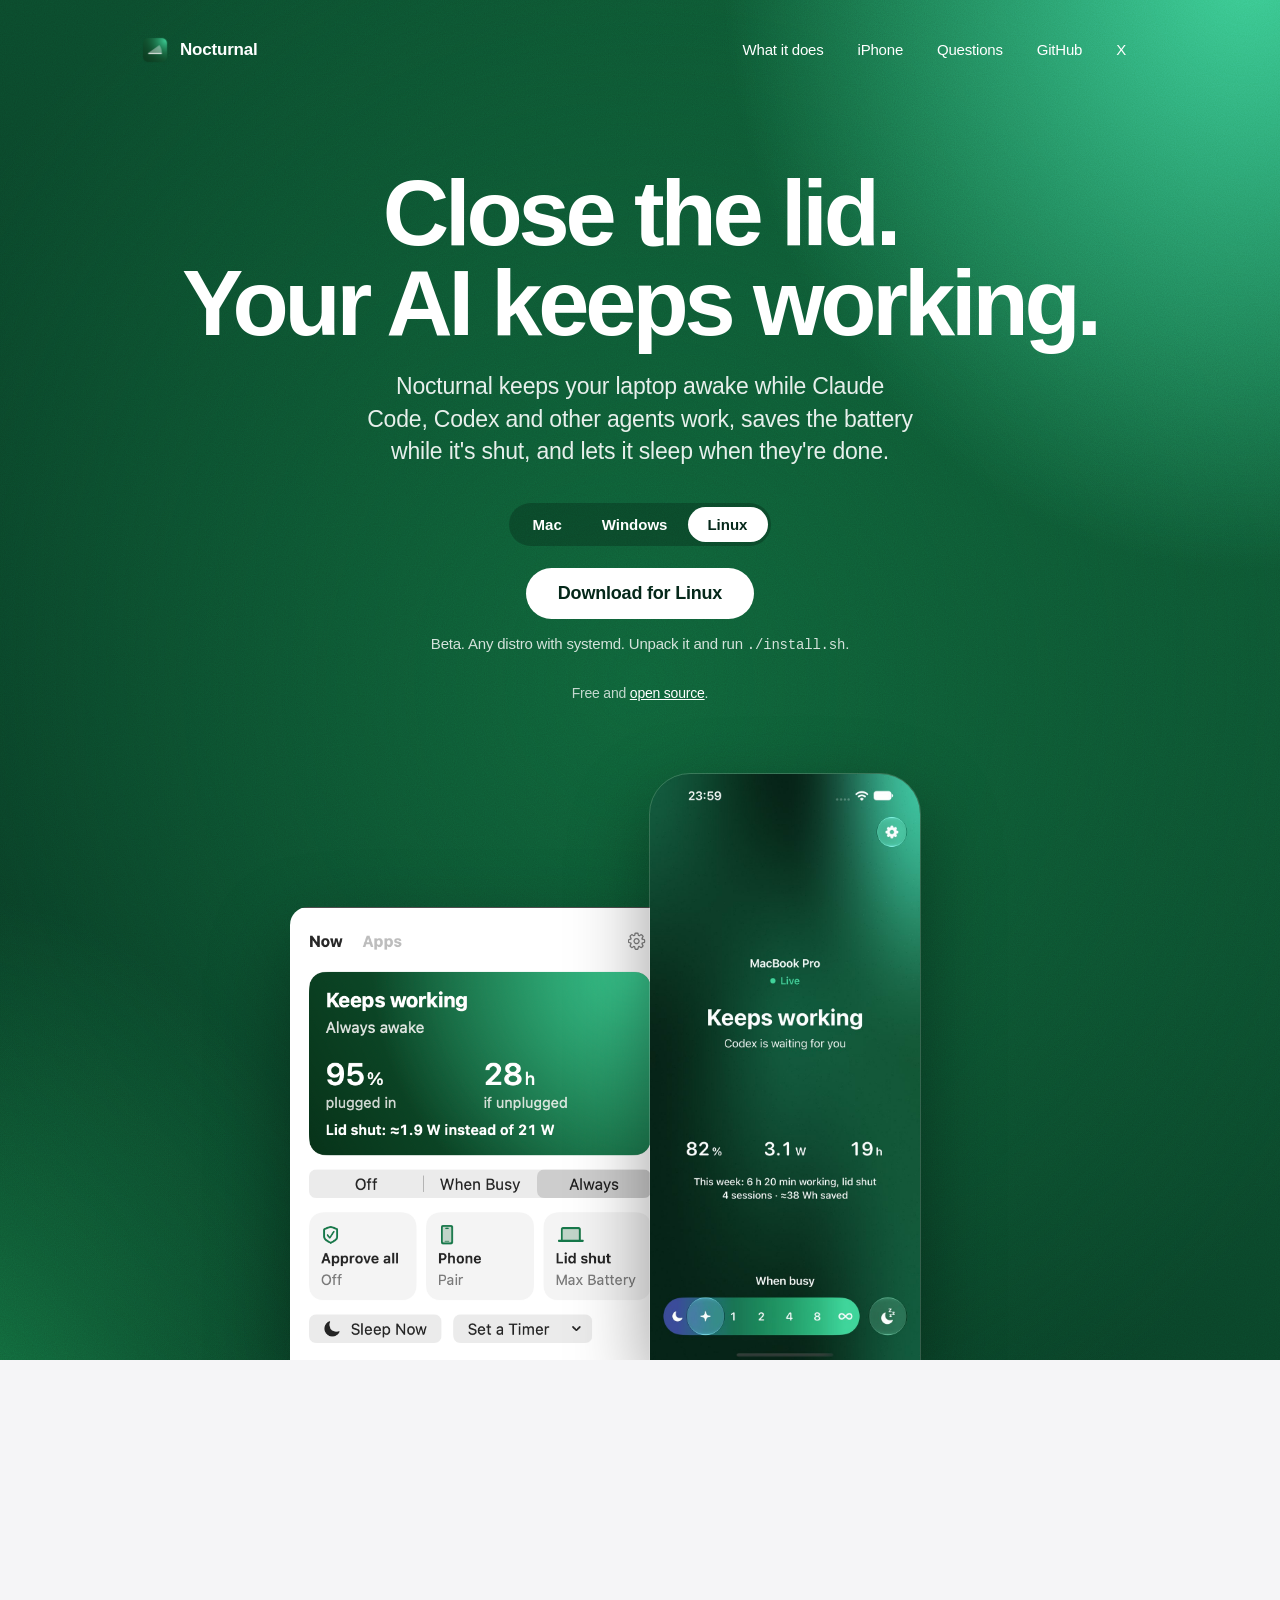
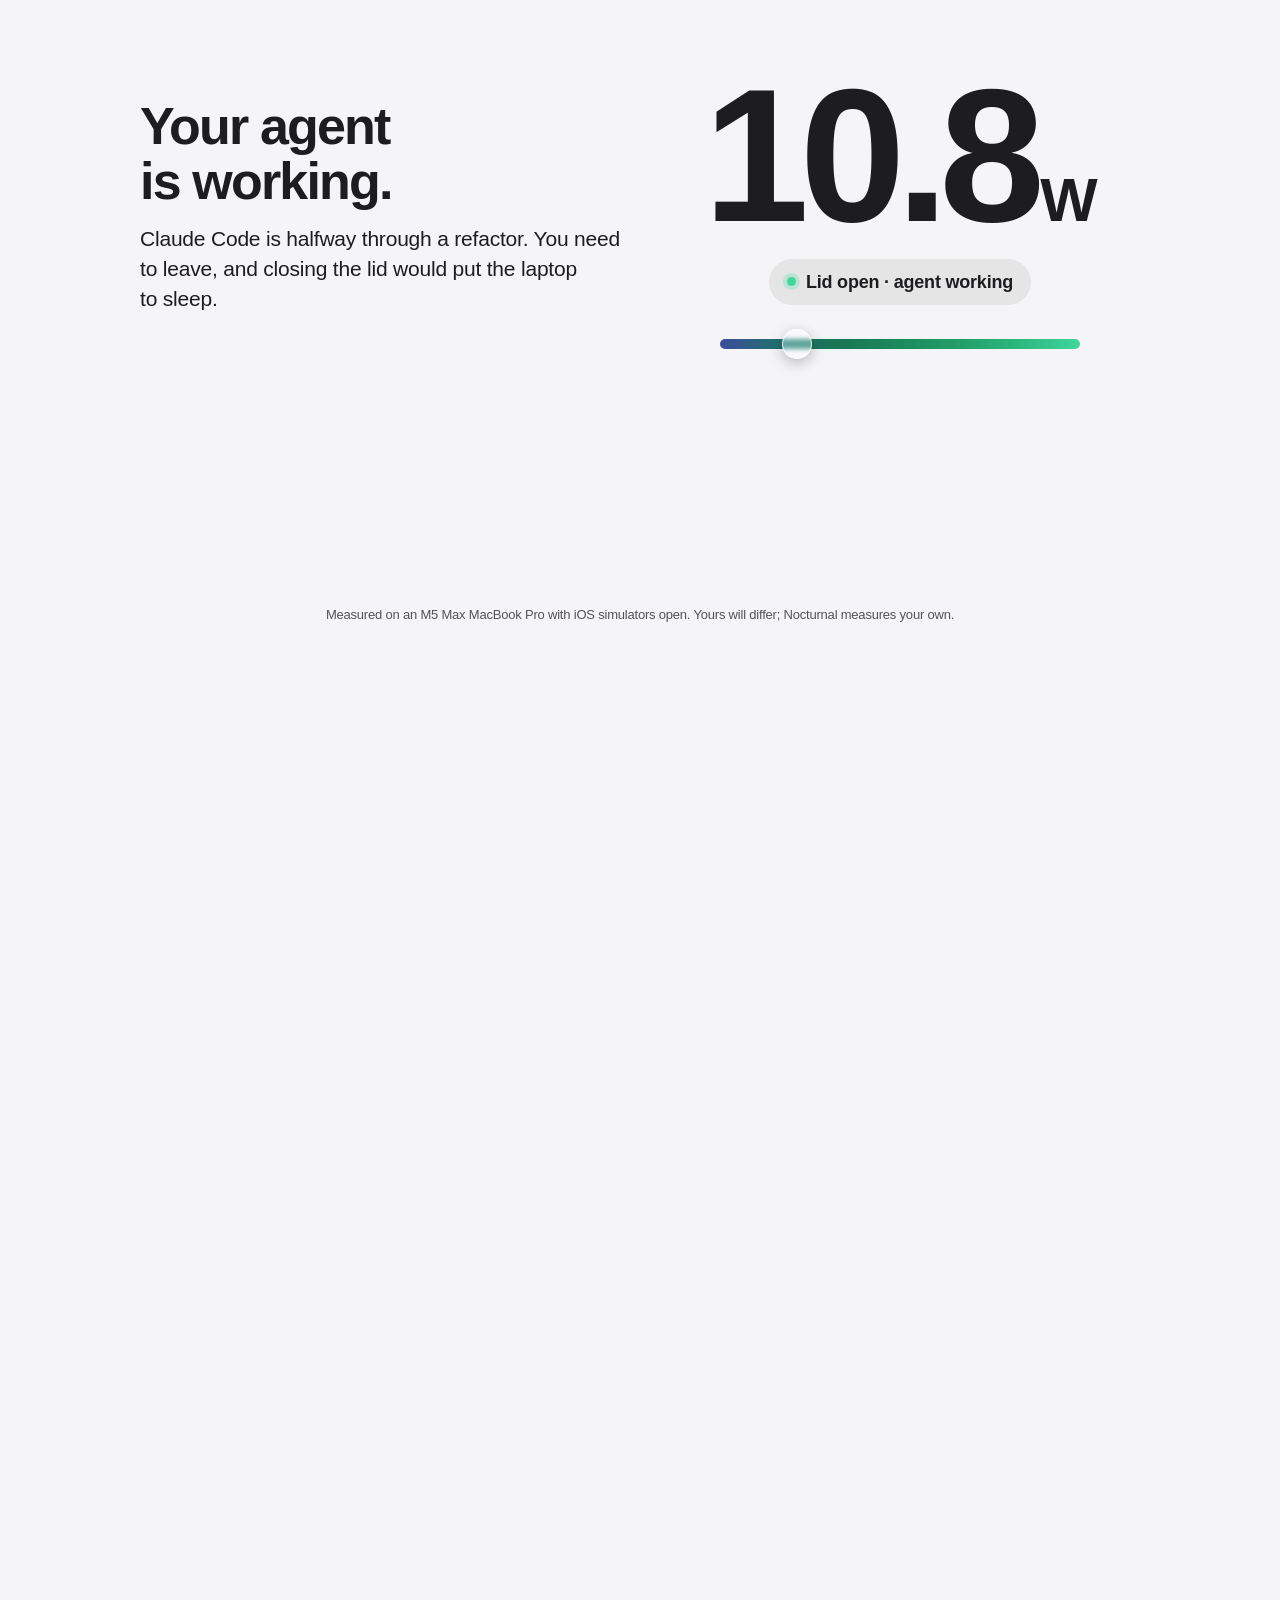
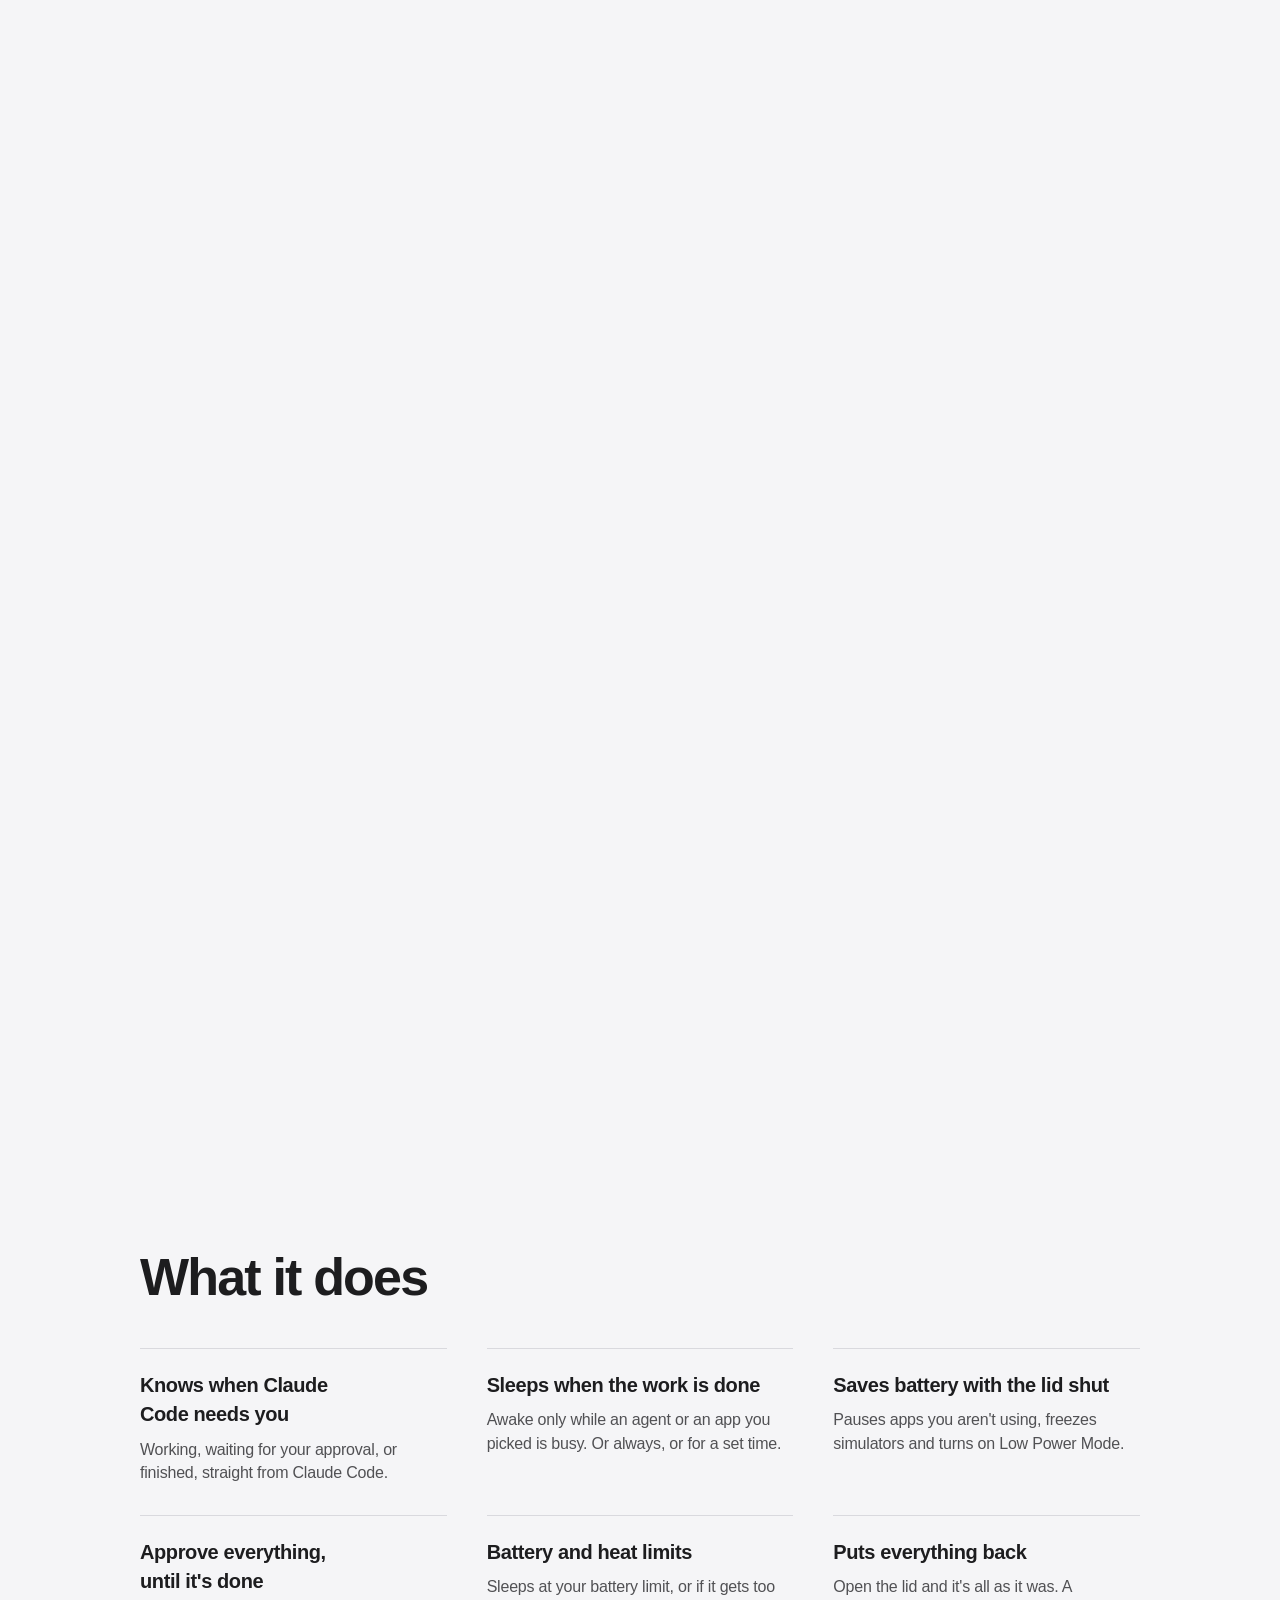
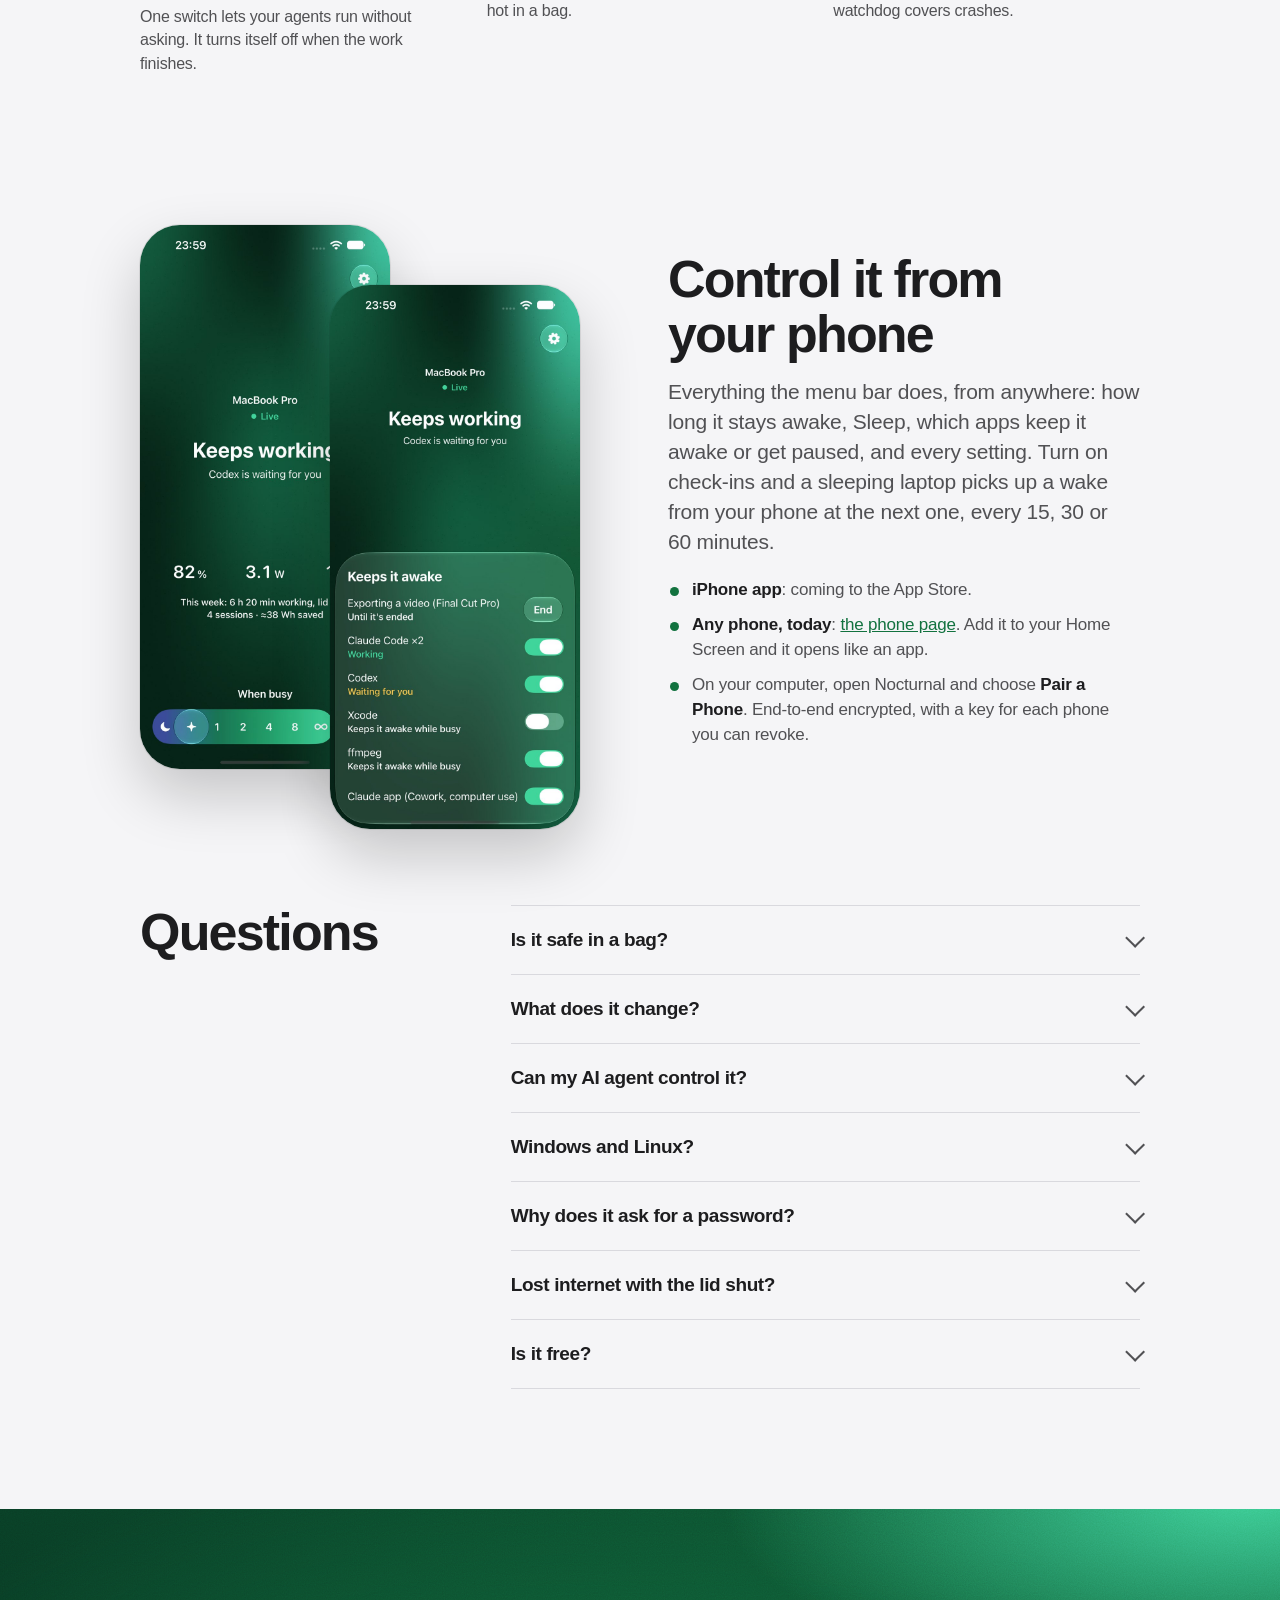
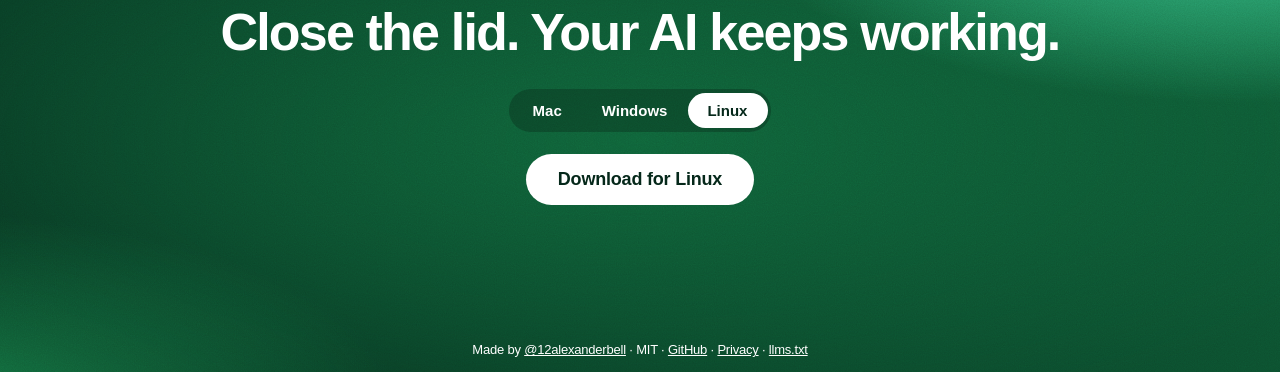
==== commit 6e535274: "Large X/link preview card; newest Mac build Co-Authored-By: Claude Opus 5.5 <noreply@anthropic.com> " ====
--- a/index.html
+++ b/index.html
@@ -7,7 +7,13 @@
 <meta name="description" content="Nocturnal keeps your laptop awake with the lid shut while Claude Code, Codex or any AI agent works, saves the battery while it's closed, and lets it sleep when the work is done. Free for Mac, Windows and Linux, with an iPhone app to control it.">
 <meta property="og:title" content="Nocturnal: close the lid, your AI keeps working">
 <meta property="og:description" content="Keeps your laptop awake with the lid shut while your AI agents work, then lets it sleep. Free and open source.">
-<meta property="og:image" content="https://nocturnal.tools/panel-now.png">
+<meta property="og:image" content="https://nocturnal.tools/og.jpg">
+<meta property="og:image:width" content="1200">
+<meta property="og:image:height" content="630">
+<meta property="og:url" content="https://nocturnal.tools/">
+<meta property="og:type" content="website">
+<meta name="twitter:card" content="summary_large_image">
+<meta name="twitter:site" content="@12alexanderbell">
 <meta name="theme-color" content="#05281a">
 <link rel="icon" href="favicon.png">
 <link rel="apple-touch-icon" href="apple-touch-icon.png">
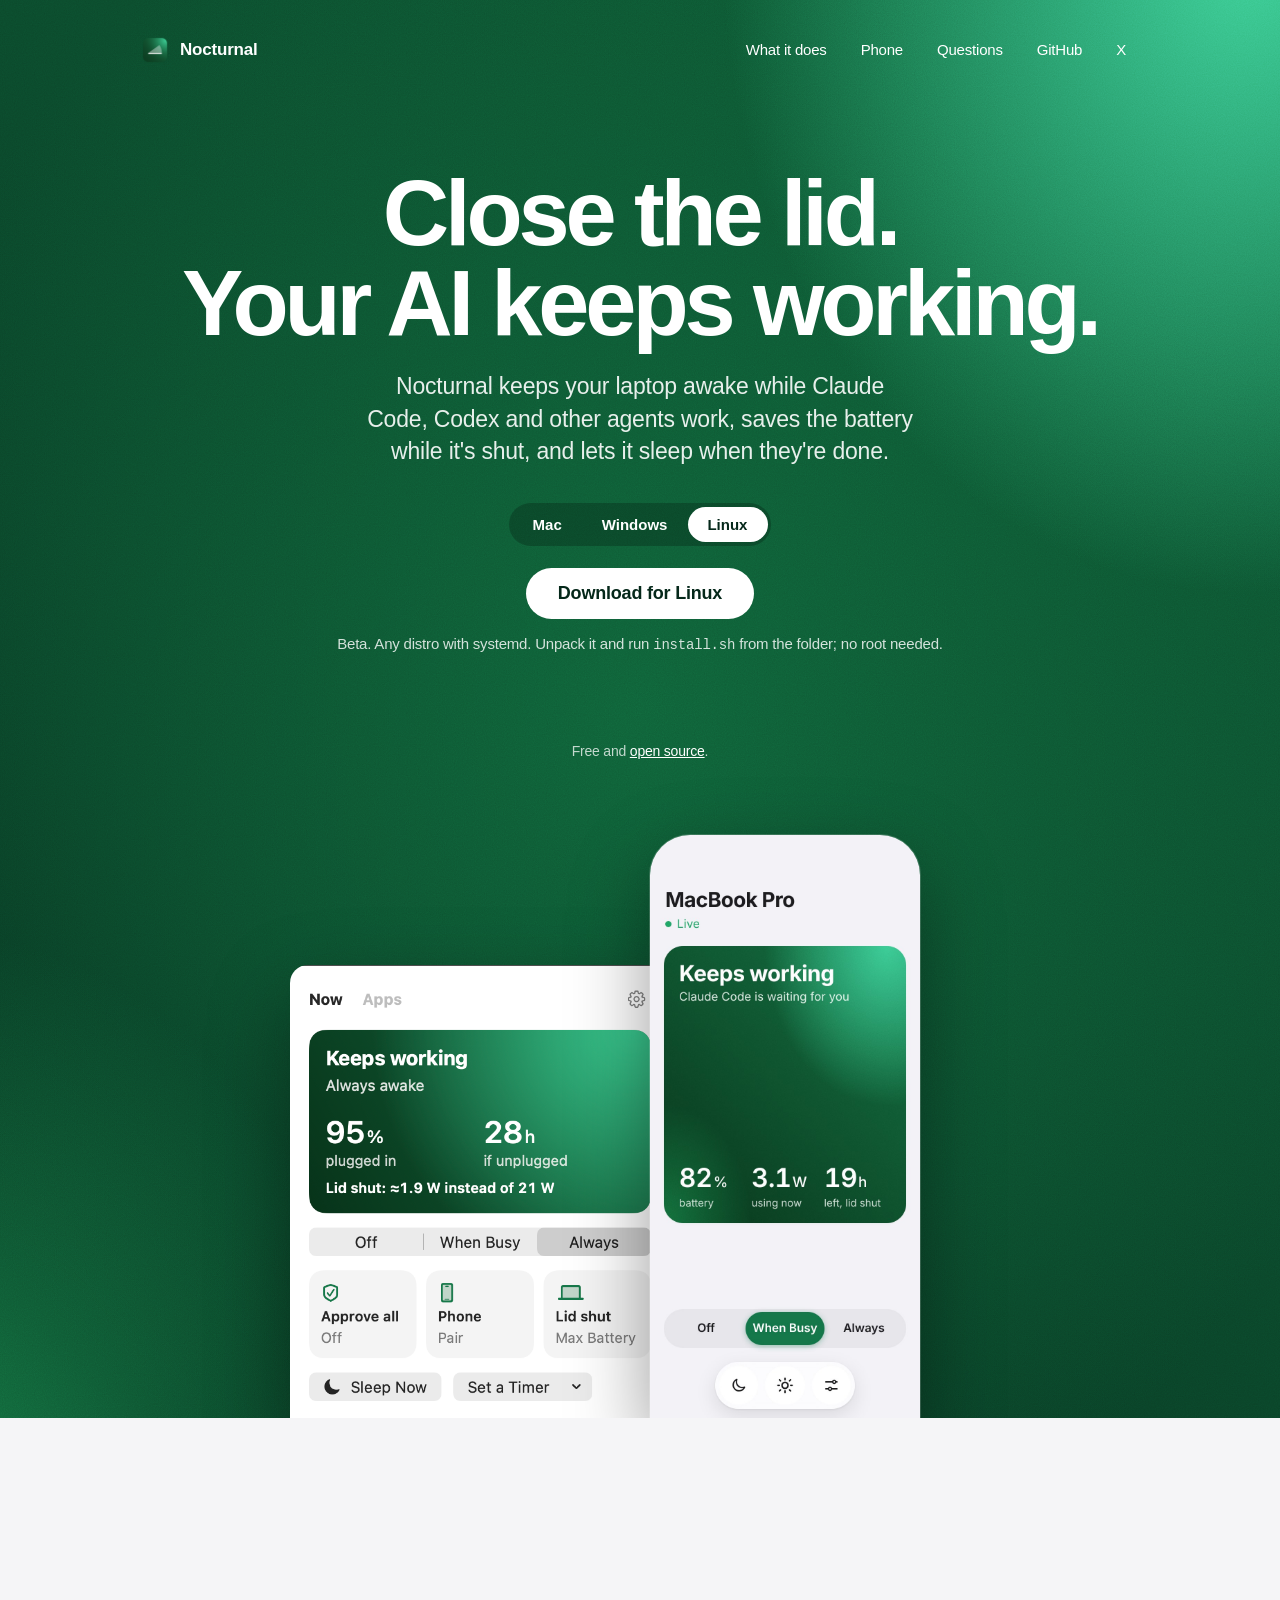
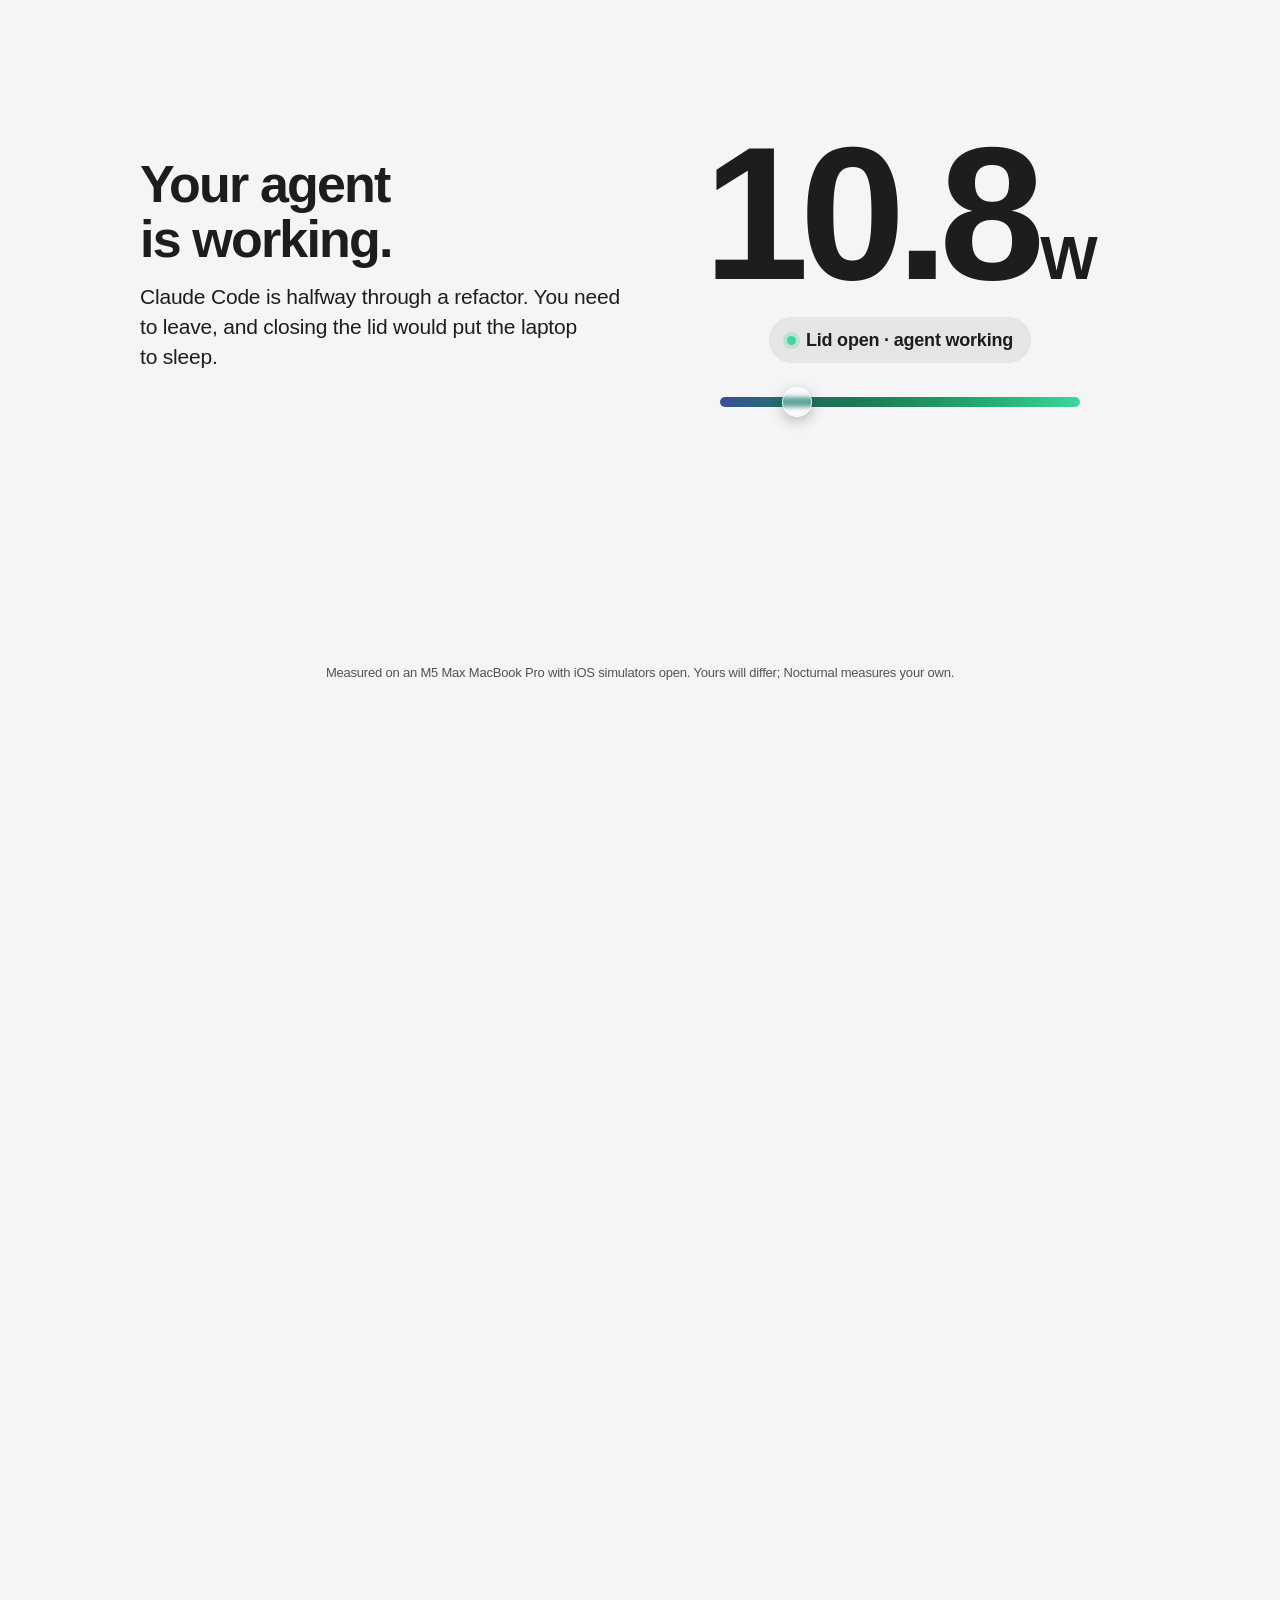
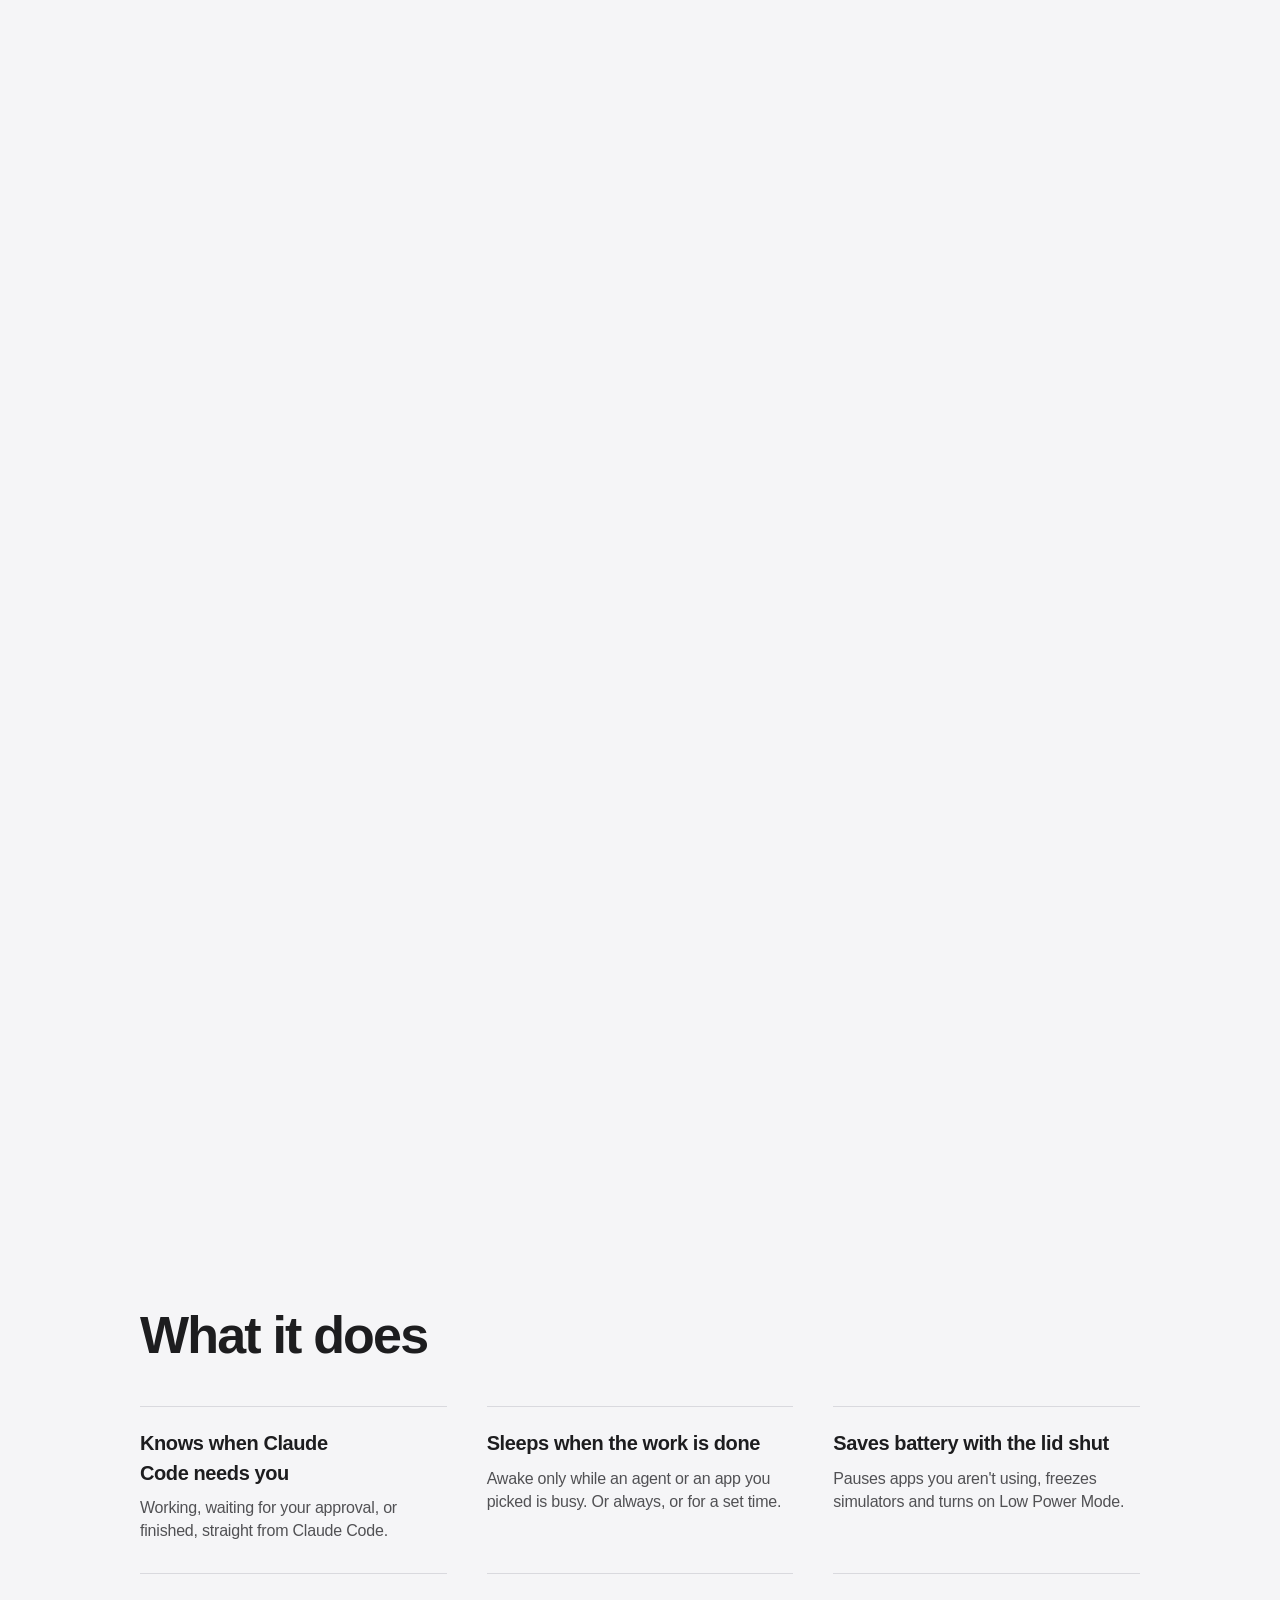
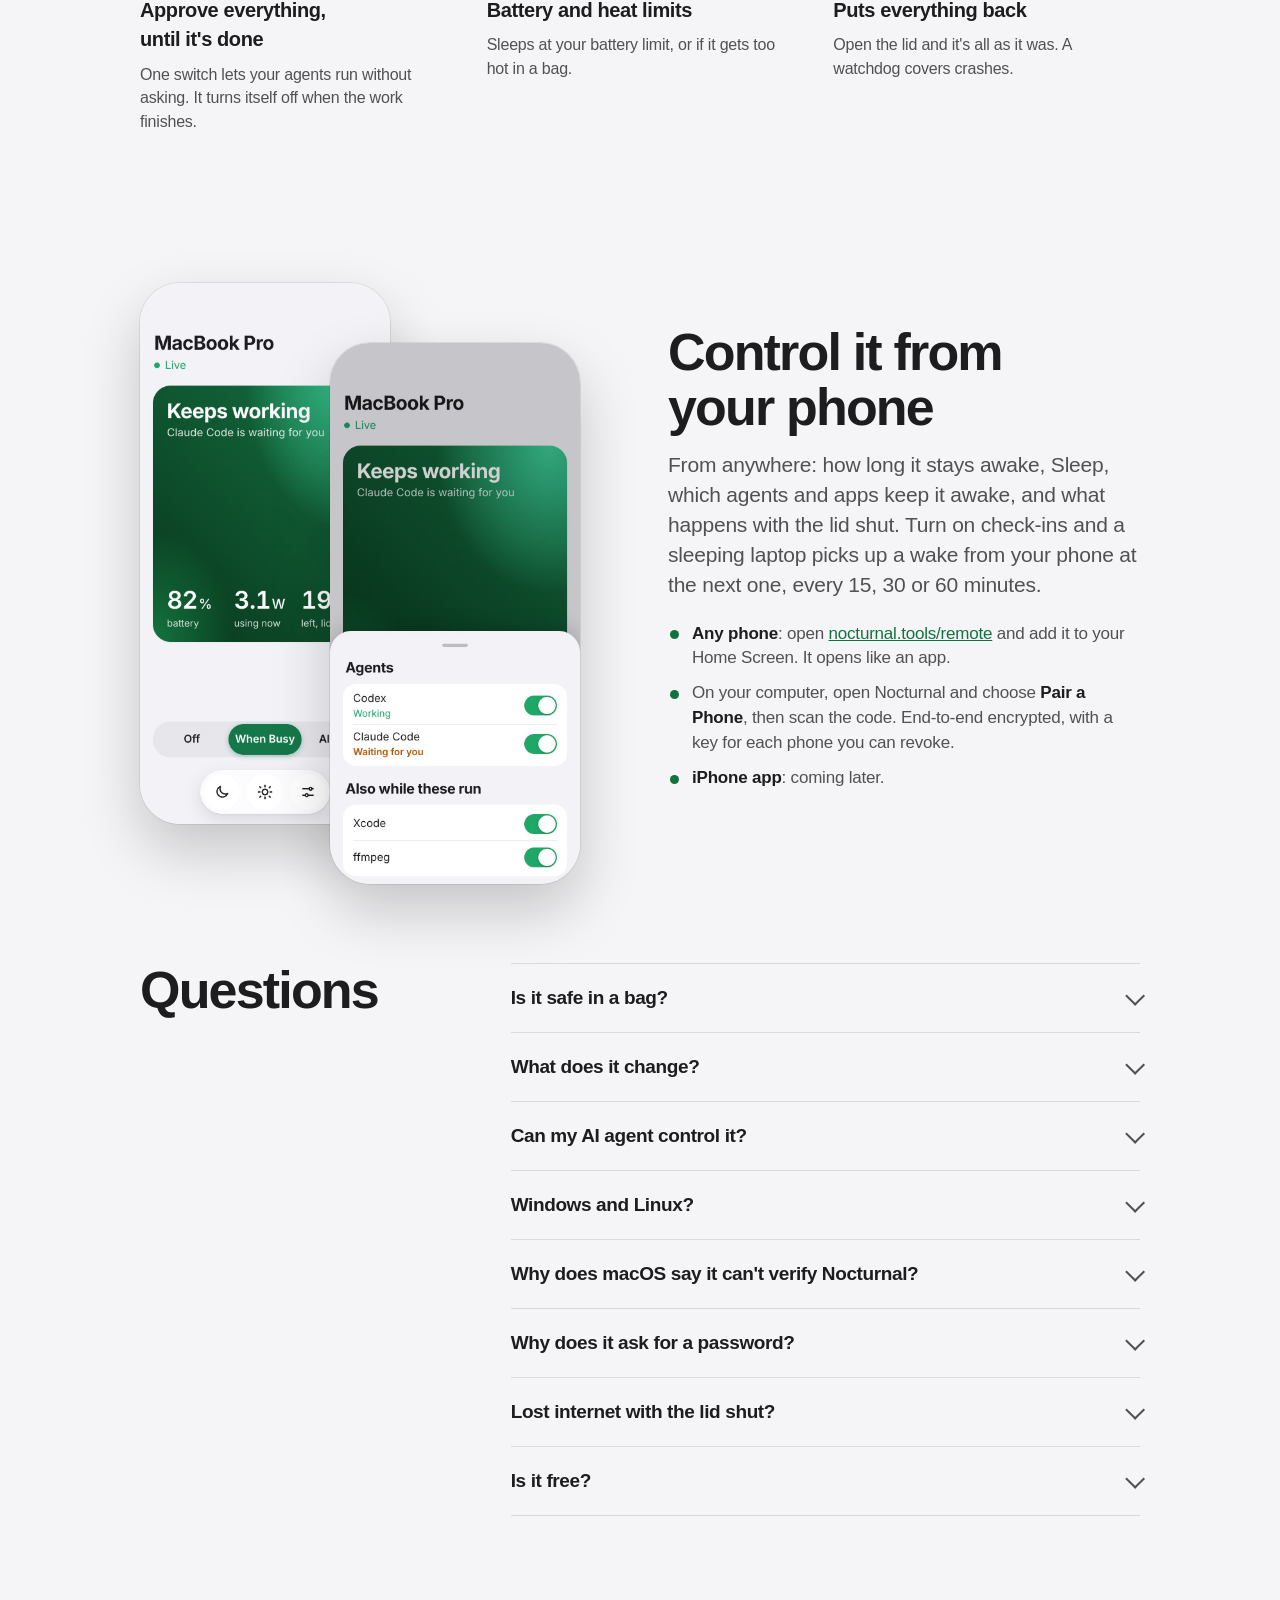
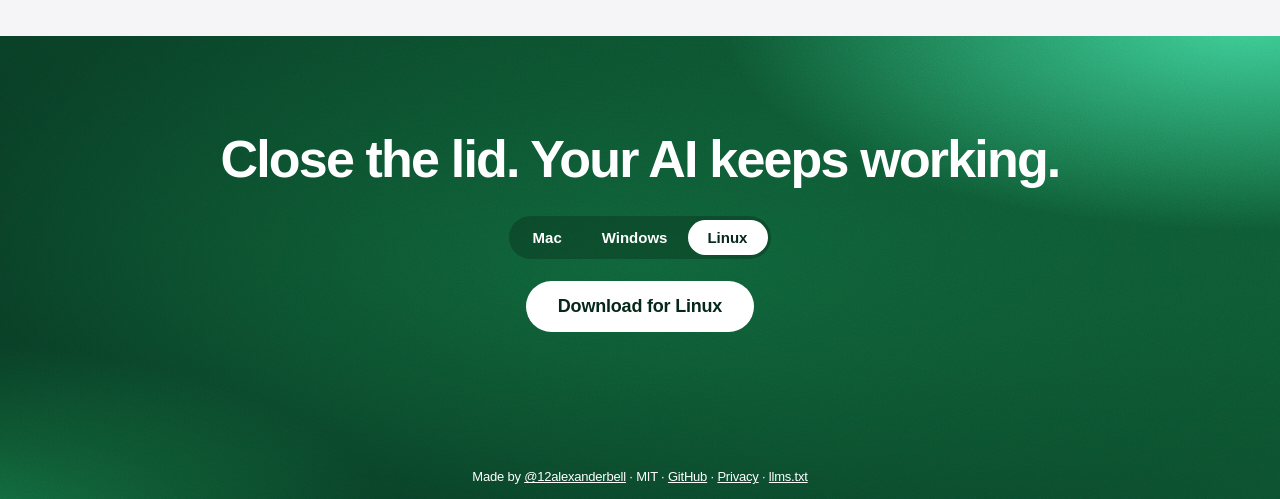
==== commit 1cc7460e: "Launch copy: phone page instead of the iPhone app, first-open steps for the un-notarized Mac app, ex" ====
--- a/index.html
+++ b/index.html
@@ -4,7 +4,7 @@
 <meta charset="utf-8">
 <meta name="viewport" content="width=device-width,initial-scale=1,viewport-fit=cover">
 <title>Nocturnal: close the lid, your AI keeps working</title>
-<meta name="description" content="Nocturnal keeps your laptop awake with the lid shut while Claude Code, Codex or any AI agent works, saves the battery while it's closed, and lets it sleep when the work is done. Free for Mac, Windows and Linux, with an iPhone app to control it.">
+<meta name="description" content="Nocturnal keeps your laptop awake with the lid shut while Claude Code, Codex or any AI agent works, saves the battery while it's closed, and lets it sleep when the work is done. Free for Mac, Windows and Linux, and you can control it from your phone.">
 <meta property="og:title" content="Nocturnal: close the lid, your AI keeps working">
 <meta property="og:description" content="Keeps your laptop awake with the lid shut while your AI agents work, then lets it sleep. Free and open source.">
 <meta property="og:image" content="https://nocturnal.tools/og.jpg">
@@ -191,7 +191,7 @@
       <a class="brand" href="#"><img src="icon.png" alt="" width="30" height="30">Nocturnal</a>
       <nav aria-label="Sections">
         <a href="#does-h">What it does</a>
-        <a href="#phone-h">iPhone</a>
+        <a href="#phone-h">Phone</a>
         <a href="#faq-h">Questions</a>
         <a class="keep" href="https://github.com/12alexanderbell-graham/nocturnal">GitHub</a>
         <a href="https://x.com/12alexanderbell">X</a>
@@ -211,15 +211,16 @@
         <div class="panes">
           <div class="pane" data-pane="mac">
             <div class="cmd"><code>brew install --cask 12alexanderbell-graham/nocturnal/nocturnal</code><button class="copy" type="button">Copy</button></div>
-            <p class="note">Or <a href="downloads/Nocturnal-1.0.0-mac.zip">download the app</a>. macOS 14 or later.</p>
+            <p class="note">Or <a href="downloads/Nocturnal-1.0.0-mac.zip">download the app</a>. macOS 14 or later, Apple silicon or Intel.</p>
+            <p class="note">Not notarized by Apple yet, so the first time macOS stops it: open System Settings › Privacy &amp; Security and click <b>Open Anyway</b>.</p>
           </div>
           <div class="pane" data-pane="win" hidden>
             <a class="dl" href="downloads/Nocturnal-1.0.0-windows-x86_64.zip">Download for Windows</a>
-            <p class="note">Beta. Windows 10 or 11. Unzip, open Nocturnal; if Windows warns you, choose More info › Run anyway.</p>
+            <p class="note">Beta. Windows 10 or 11. Unzip it into a folder you'll keep and run <code>nocturnal-app.exe</code>; if Windows warns you, choose More info › Run anyway.</p>
           </div>
           <div class="pane" data-pane="linux" hidden>
             <a class="dl" href="downloads/nocturnal-1.0.0-linux-x86_64.tar.gz">Download for Linux</a>
-            <p class="note">Beta. Any distro with systemd. Unpack it and run <code>./install.sh</code>.</p>
+            <p class="note">Beta. Any distro with systemd. Unpack it and run <code>install.sh</code> from the folder; no root needed.</p>
           </div>
         </div>
         <p class="fine">Free and <a href="https://github.com/12alexanderbell-graham/nocturnal">open source</a>.</p>
@@ -228,7 +229,7 @@
 
     <div class="stage" aria-hidden="false">
       <figure class="mac rise-in" style="margin:0"><img src="panel-now.png" alt="Nocturnal's menu on the Mac: Keeps working, battery and hours left, Off / When Busy / Always, Approve all, Phone and Lid shut" width="640" height="766"></figure>
-      <figure class="phone rise-in" style="margin:0"><img src="phone.jpg" alt="The Nocturnal iPhone app: Keeps working, battery, watts and hours left, this week's savings, and the keep-awake band" width="780" height="1696"></figure>
+      <figure class="phone rise-in" style="margin:0"><img src="phone-web.jpg" alt="Nocturnal's phone page: Keeps working, battery, watts and hours left, and Off / When Busy / Always" width="780" height="1688"></figure>
     </div>
   </div>
 </header>
@@ -277,16 +278,16 @@
 
   <section class="phone-sec" aria-labelledby="phone-h">
     <div class="phones">
-      <img src="phone.jpg" alt="The iPhone app's main screen" width="780" height="1696" loading="lazy">
-      <img src="phone-settings.jpg" alt="The iPhone app's settings: what keeps it awake, agents, apps and every setting" width="780" height="1696" loading="lazy">
+      <img src="phone-web.jpg" alt="The phone page's main screen" width="780" height="1688" loading="lazy">
+      <img src="phone-web-settings.jpg" alt="The phone page's settings: agents, apps that keep it awake, and what happens with the lid shut" width="780" height="1688" loading="lazy">
     </div>
     <div>
       <h2 id="phone-h">Control it from your phone</h2>
-      <p class="sub">Everything the menu bar does, from anywhere: how long it stays awake, Sleep, which apps keep it awake or get paused, and every setting. Turn on check-ins and a sleeping laptop picks up a wake from your phone at the next one, every 15, 30 or 60 minutes.</p>
+      <p class="sub">From anywhere: how long it stays awake, Sleep, which agents and apps keep it awake, and what happens with the lid shut. Turn on check-ins and a sleeping laptop picks up a wake from your phone at the next one, every 15, 30 or 60 minutes.</p>
       <ul class="ticks">
-        <li><b>iPhone app</b>: coming to the App Store.</li>
-        <li><b>Any phone, today</b>: <a href="remote/">the phone page</a>. Add it to your Home Screen and it opens like an app.</li>
-        <li>On your computer, open Nocturnal and choose <b>Pair a Phone</b>. End-to-end encrypted, with a key for each phone you can revoke.</li>
+        <li><b>Any phone</b>: open <a href="remote/">nocturnal.tools/remote</a> and add it to your Home Screen. It opens like an app.</li>
+        <li>On your computer, open Nocturnal and choose <b>Pair a Phone</b>, then scan the code. End-to-end encrypted, with a key for each phone you can revoke.</li>
+        <li><b>iPhone app</b>: coming later.</li>
       </ul>
     </div>
   </section>
@@ -296,7 +297,7 @@
     <div class="faq">
       <details><summary>Is it safe in a bag?</summary><div class="a"><p>It sleeps if it gets hot or the battery reaches your limit. The heat guard and battery limit can't be loosened by an agent or the phone.</p></div></details>
       <details><summary>What does it change?</summary><div class="a"><p>Sleep, Low Power Mode, screen brightness and idle apps, only while the lid is shut. Opening the lid puts it all back.</p></div></details>
-      <details><summary>Can my AI agent control it?</summary><div class="a">
+      <details id="ai-h"><summary>Can my AI agent control it?</summary><div class="a">
         <p>Yes. Connect it in Settings › Agents, then give your agent this prompt.</p>
         <div class="prompt"><pre id="prompt">Nocturnal is installed on this laptop. It keeps the machine awake with the lid closed while you work, and cuts power use while the lid is shut. You can control all of it through the nocturnal MCP tools (or the nocturnal command). Set it up for me:
 1. Read Nocturnal's settings and power report to see every setting and what is using power right now.
@@ -308,6 +309,7 @@
         <button class="btn" id="copy-prompt" type="button">Copy the prompt</button>
       </div></details>
       <details><summary>Windows and Linux?</summary><div class="a"><p>Both work, in beta: the same engine as the Mac, with a tray icon instead of the menu bar panel. Measuring savings is Mac-only for now.</p></div></details>
+      <details><summary>Why does macOS say it can't verify Nocturnal?</summary><div class="a"><p>Nocturnal isn't notarized by Apple yet. The first time you open it, macOS blocks it: open System Settings › Privacy &amp; Security, scroll down, click Open Anyway next to Nocturnal and confirm. You only do this once.</p></div></details>
       <details><summary>Why does it ask for a password?</summary><div class="a"><p>Once, on the Mac, to allow only the few commands that switch sleep and Low Power Mode. Delete the app and that permission removes itself.</p></div></details>
       <details><summary>Lost internet with the lid shut?</summary><div class="a"><p>On an iPhone hotspot, set System Settings › Wi‑Fi › Ask to join hotspots to Automatic.</p></div></details>
       <details><summary>Is it free?</summary><div class="a"><p>Yes, and <a href="https://github.com/12alexanderbell-graham/nocturnal">open source</a> under the MIT licence.</p></div></details>
@@ -328,7 +330,7 @@
       <div class="panes">
         <div class="pane" data-pane="mac">
           <div class="cmd"><code>brew install --cask 12alexanderbell-graham/nocturnal/nocturnal</code><button class="copy" type="button">Copy</button></div>
-          <p class="note">Or <a href="downloads/Nocturnal-1.0.0-mac.zip">download the app</a>.</p>
+          <p class="note">Or <a href="downloads/Nocturnal-1.0.0-mac.zip">download the app</a>. The first time, macOS asks you to allow it in System Settings › Privacy &amp; Security.</p>
         </div>
         <div class="pane" data-pane="win" hidden><a class="dl" href="downloads/Nocturnal-1.0.0-windows-x86_64.zip">Download for Windows</a></div>
         <div class="pane" data-pane="linux" hidden><a class="dl" href="downloads/nocturnal-1.0.0-linux-x86_64.tar.gz">Download for Linux</a></div>
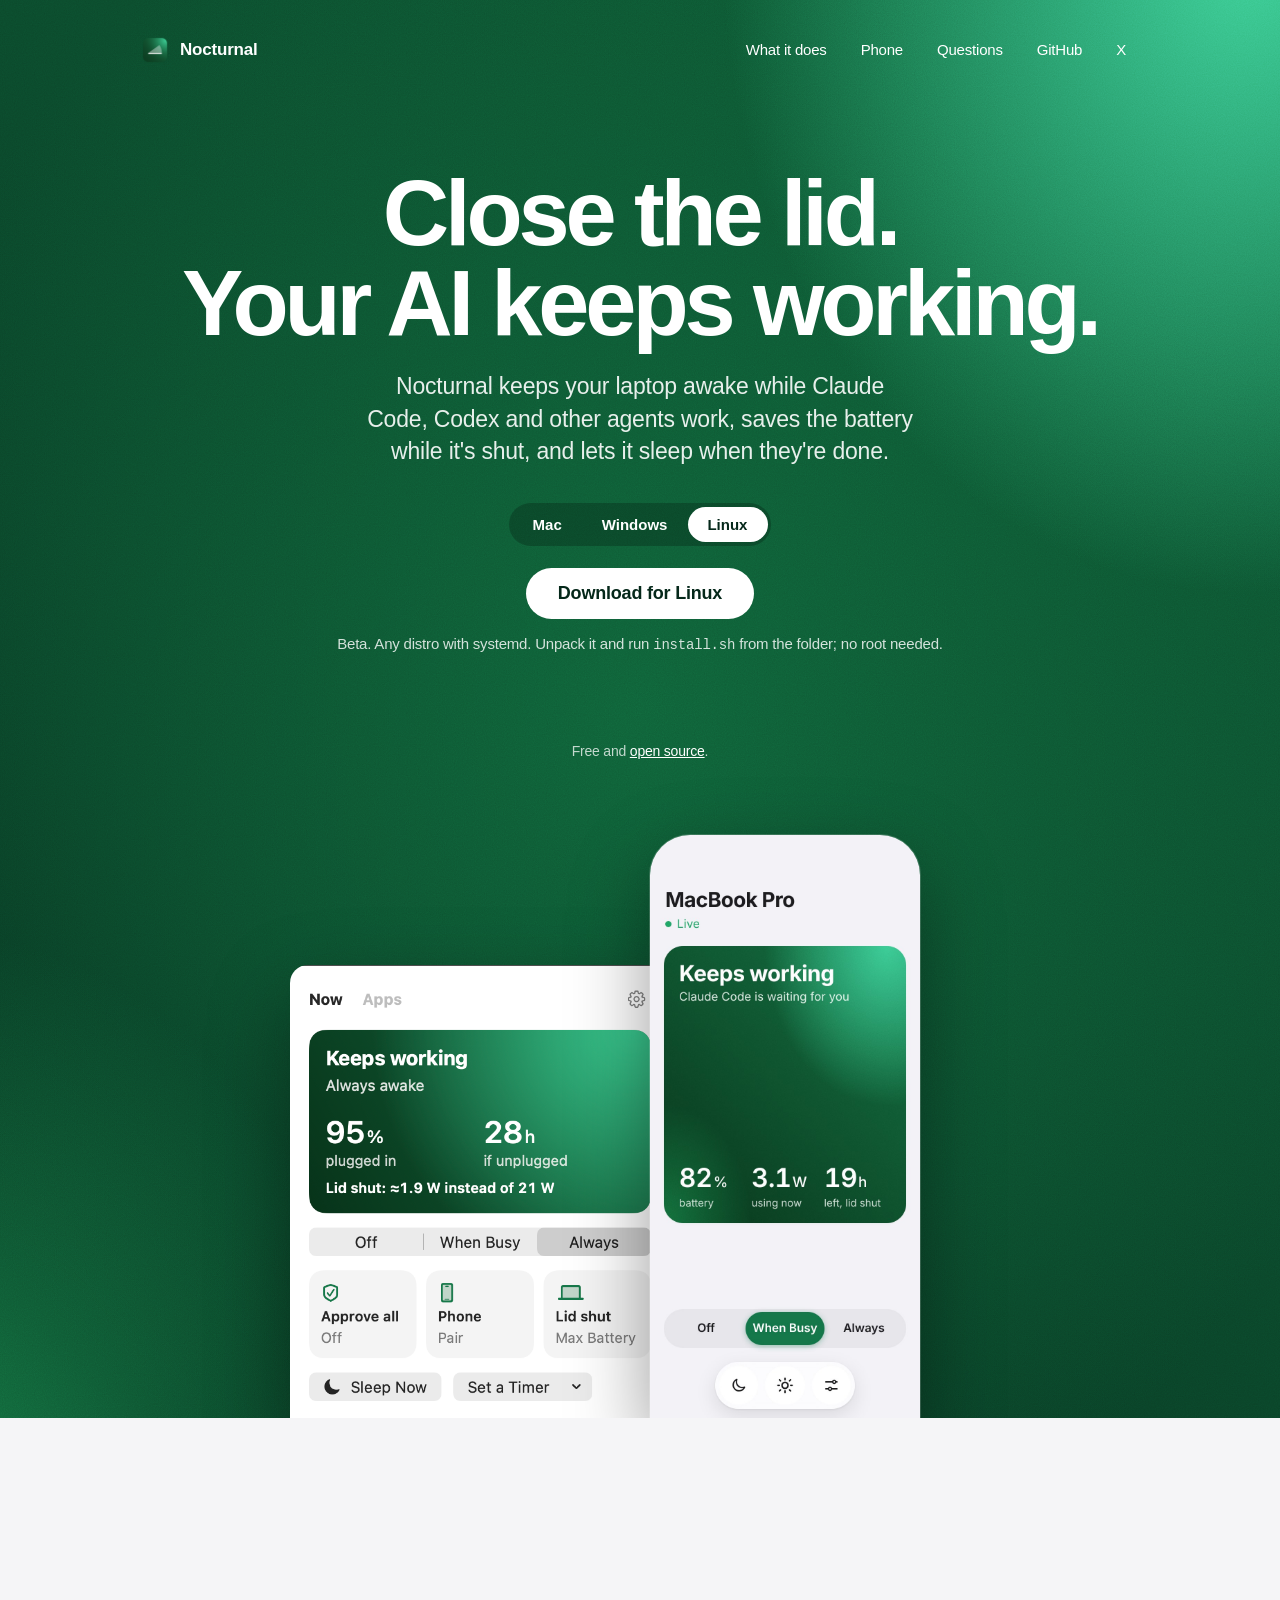
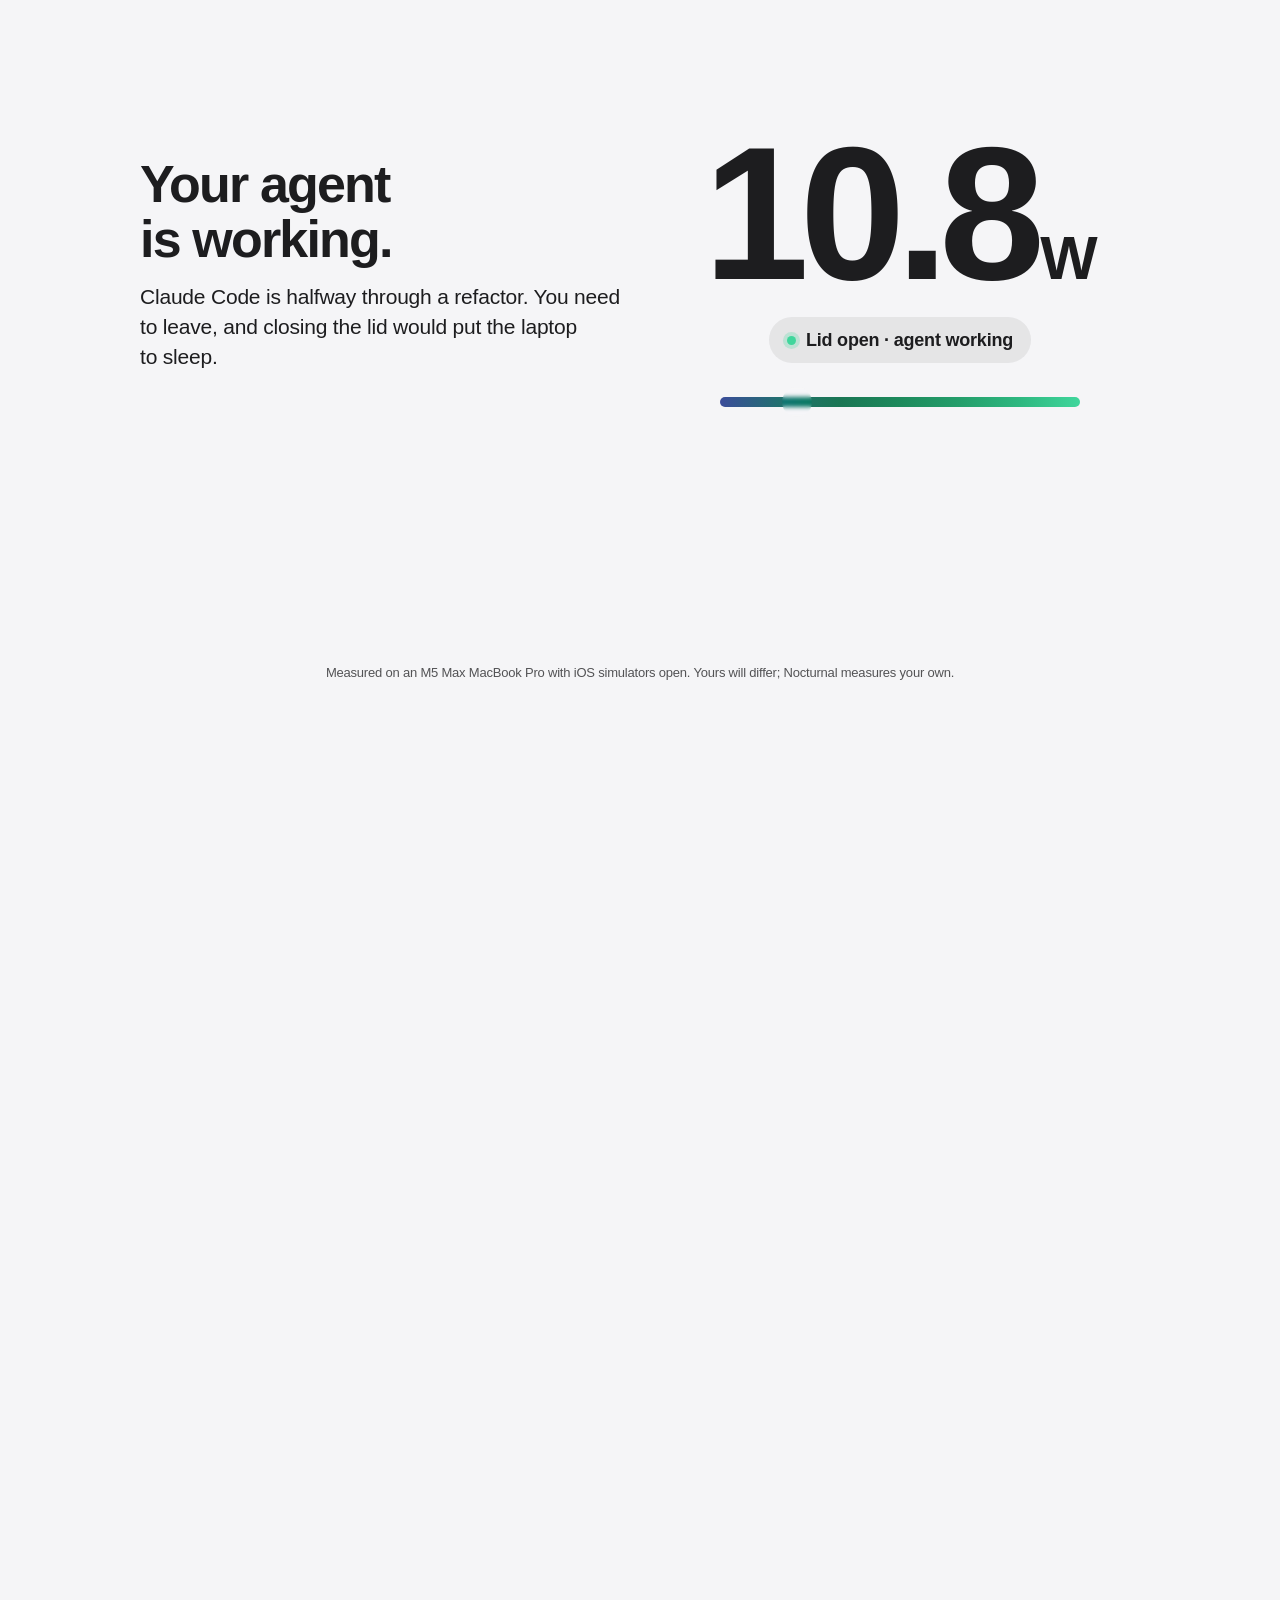
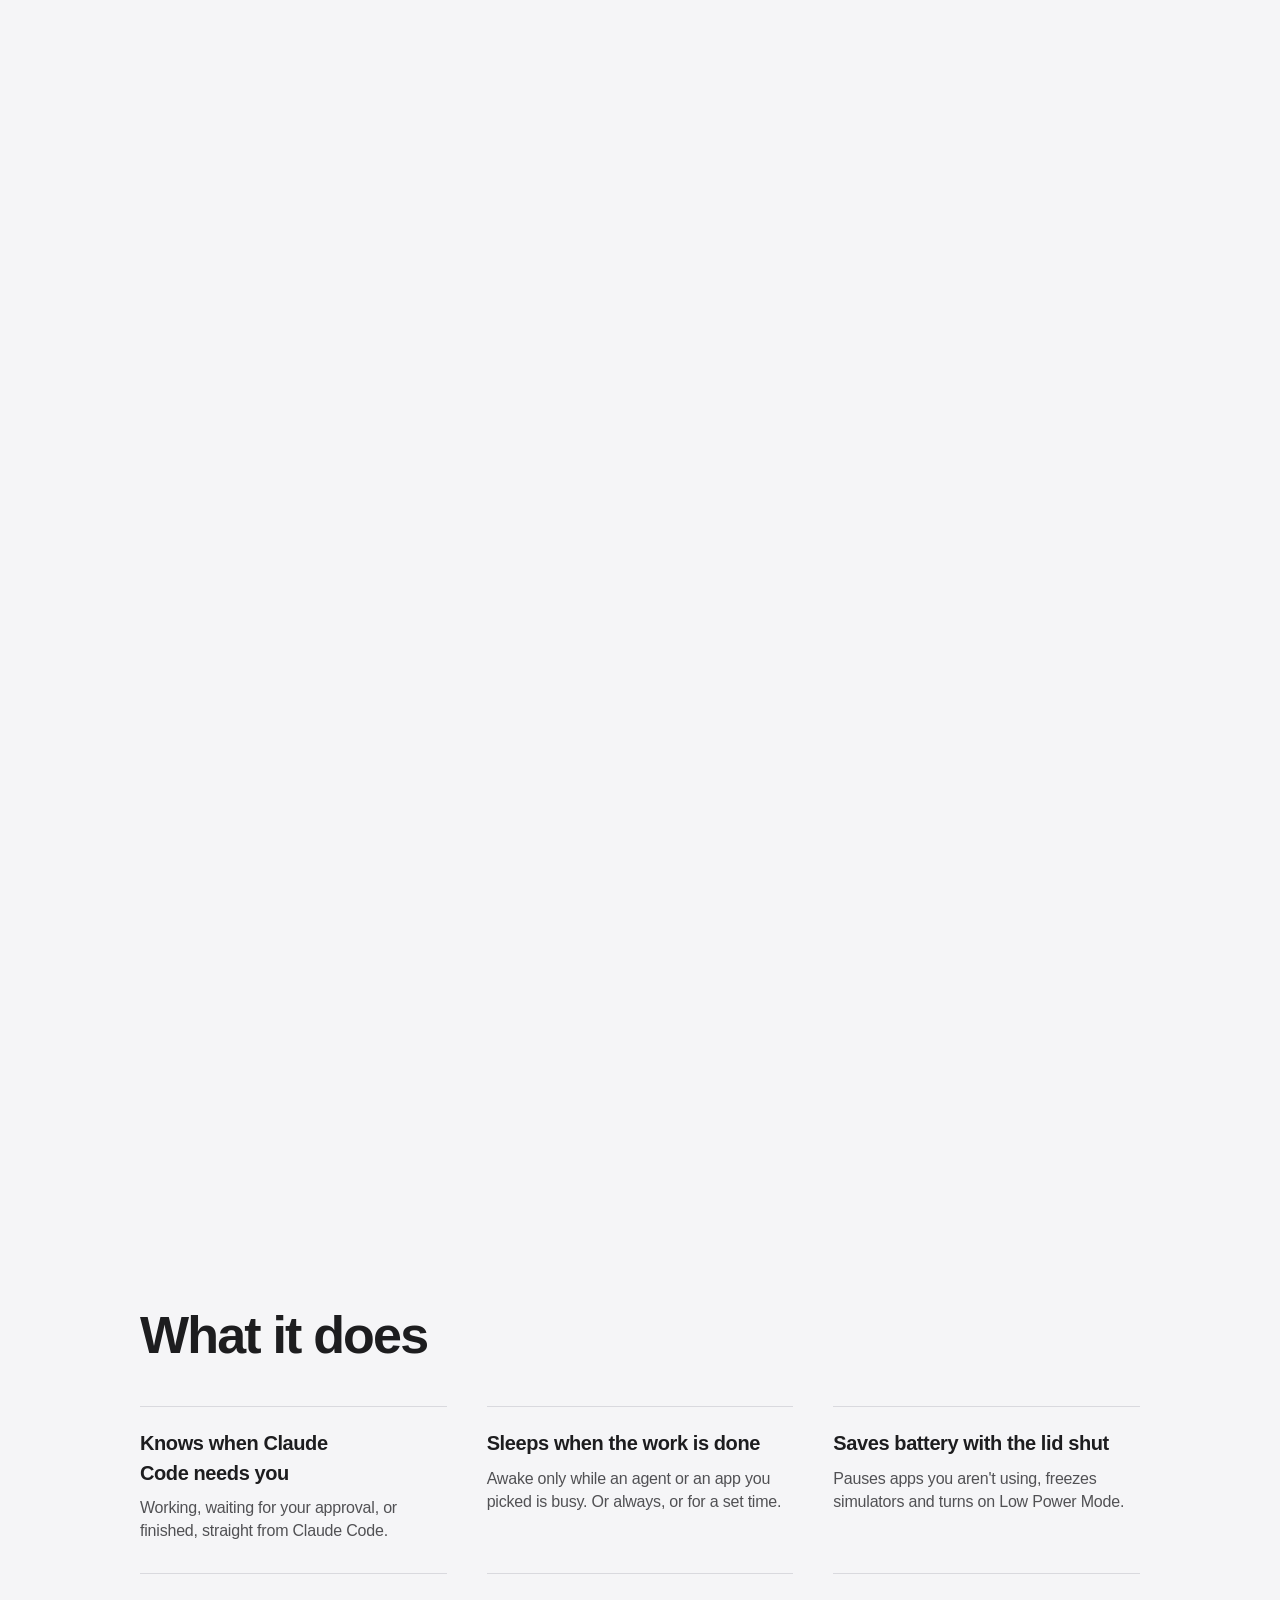
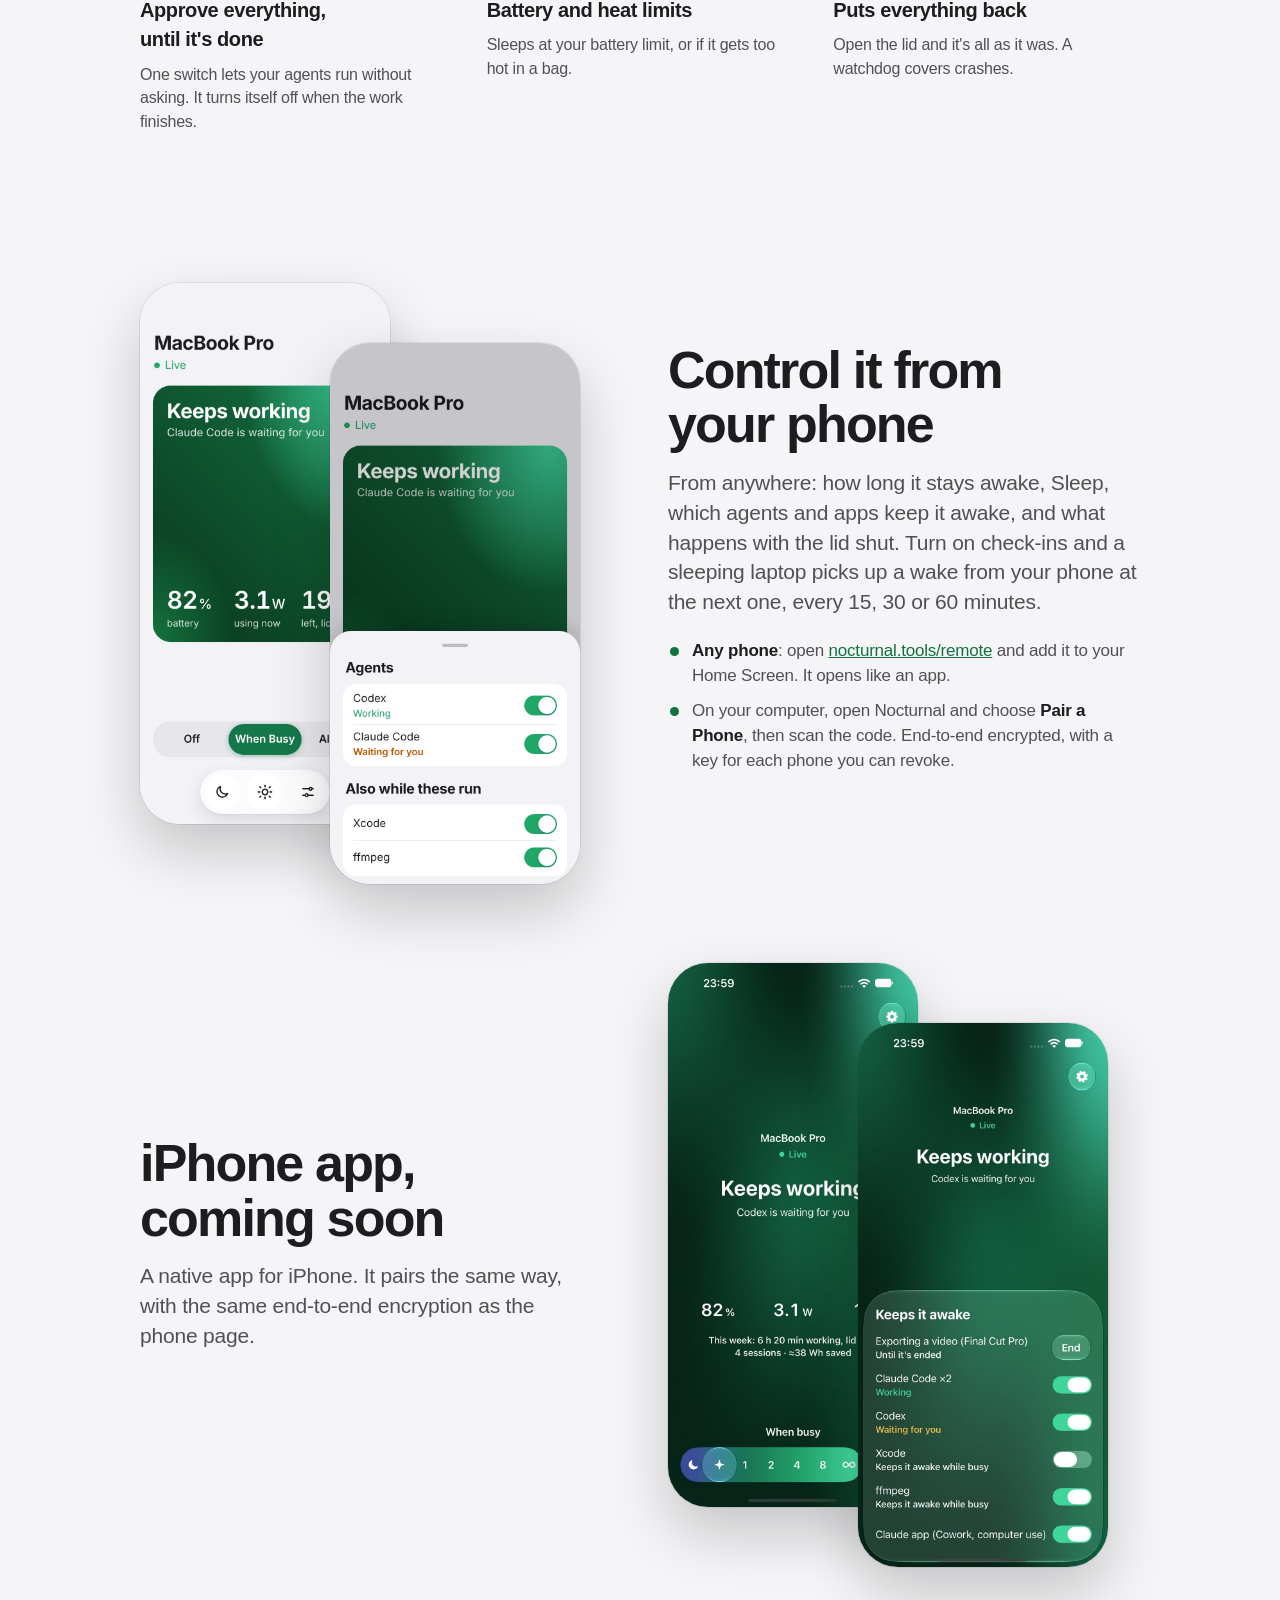
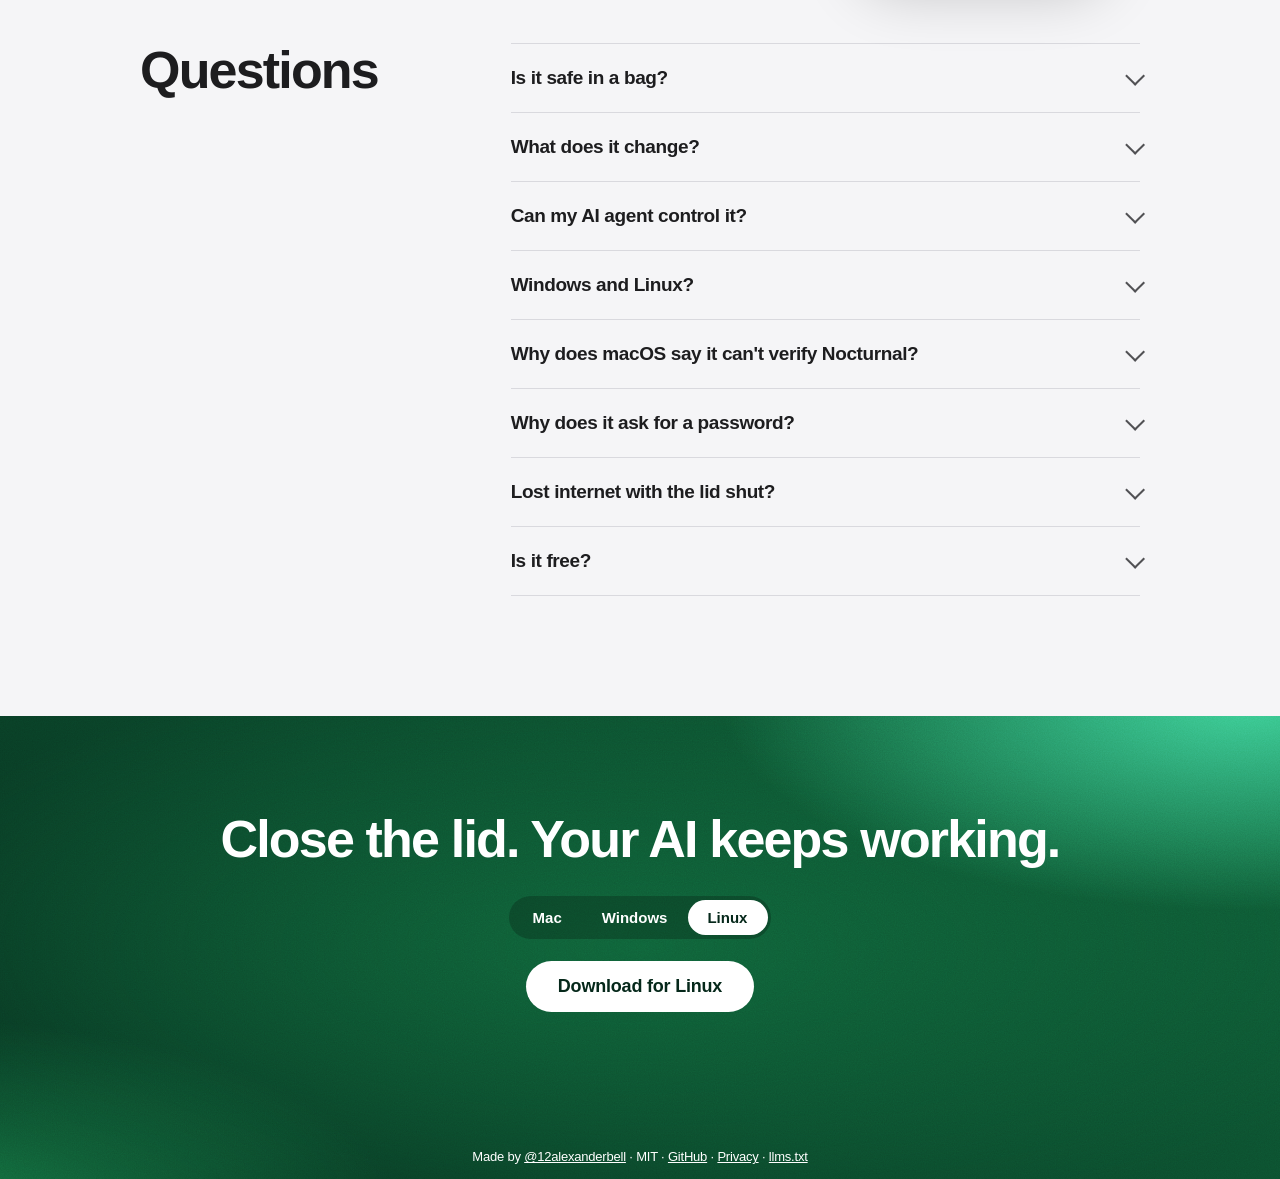
==== commit d4152e81: "iPhone app, coming soon: its own section after the phone page Co-Authored-By: Claude Opus 5.5 <norep" ====
--- a/index.html
+++ b/index.html
@@ -131,6 +131,7 @@
   /* ---------- Phone ---------- */
   .phone-sec { padding: 120px 0 0; display: grid; grid-template-columns: minmax(0, 1fr) minmax(0, 1fr); gap: 56px; align-items: center; }
   .phones { position: relative; height: 560px; }
+  .app-sec .sub { max-width: 30em; }
   .phones img { position: absolute; width: 250px; border-radius: 40px; box-shadow: 0 0 0 1px rgba(0,0,0,.08), 0 26px 60px rgba(0,0,0,.2); }
   .phones img:first-child { left: 0; top: 0; }
   .phones img:last-child { left: 190px; top: 60px; }
@@ -287,8 +288,18 @@
       <ul class="ticks">
         <li><b>Any phone</b>: open <a href="remote/">nocturnal.tools/remote</a> and add it to your Home Screen. It opens like an app.</li>
         <li>On your computer, open Nocturnal and choose <b>Pair a Phone</b>, then scan the code. End-to-end encrypted, with a key for each phone you can revoke.</li>
-        <li><b>iPhone app</b>: coming later.</li>
       </ul>
+    </div>
+  </section>
+
+  <section class="phone-sec app-sec" aria-labelledby="app-h">
+    <div>
+      <h2 id="app-h">iPhone app, coming soon</h2>
+      <p class="sub">A native app for iPhone. It pairs the same way, with the same end-to-end encryption as the phone page.</p>
+    </div>
+    <div class="phones">
+      <img src="phone.jpg" alt="The Nocturnal iPhone app: Keeps working, battery, watts and hours left, this week's savings, and the keep-awake band" width="780" height="1696" loading="lazy">
+      <img src="phone-settings.jpg" alt="The iPhone app's settings: what keeps it awake, agents, apps and every setting" width="780" height="1696" loading="lazy">
     </div>
   </section>
 
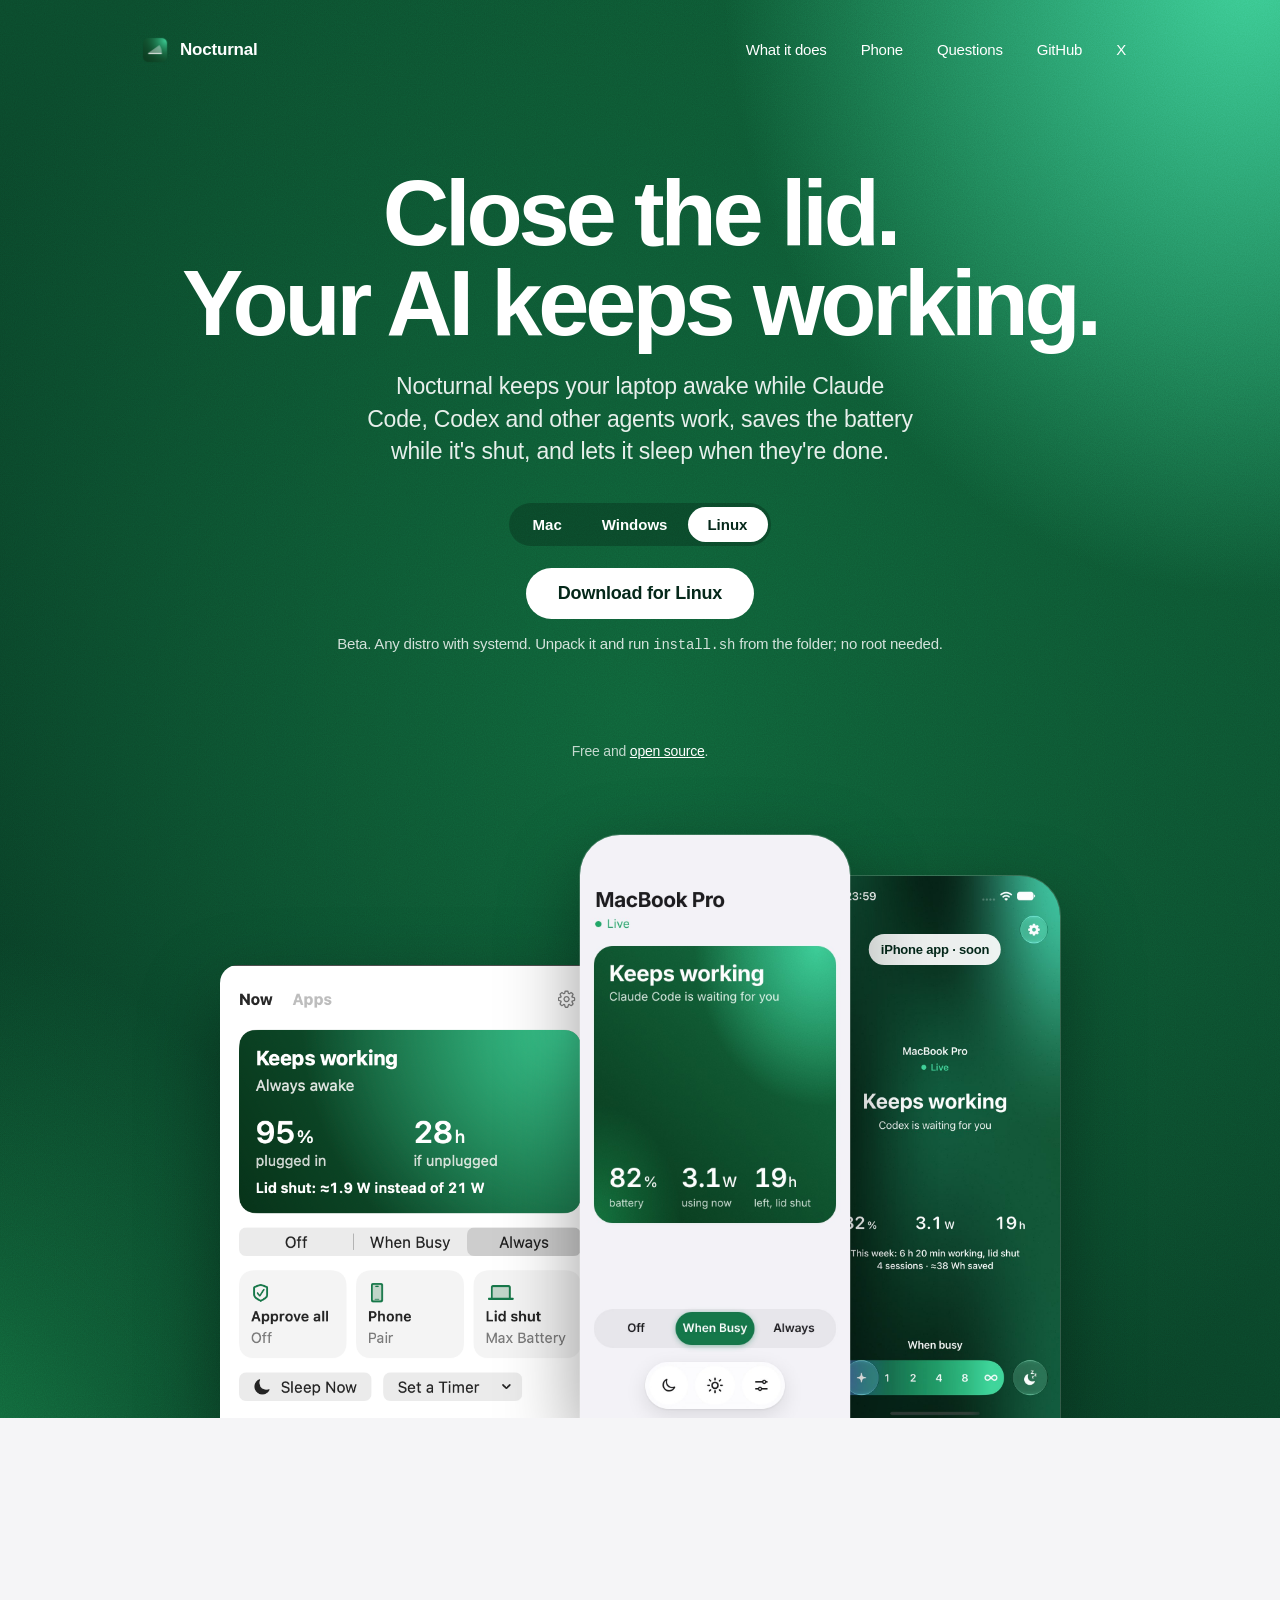
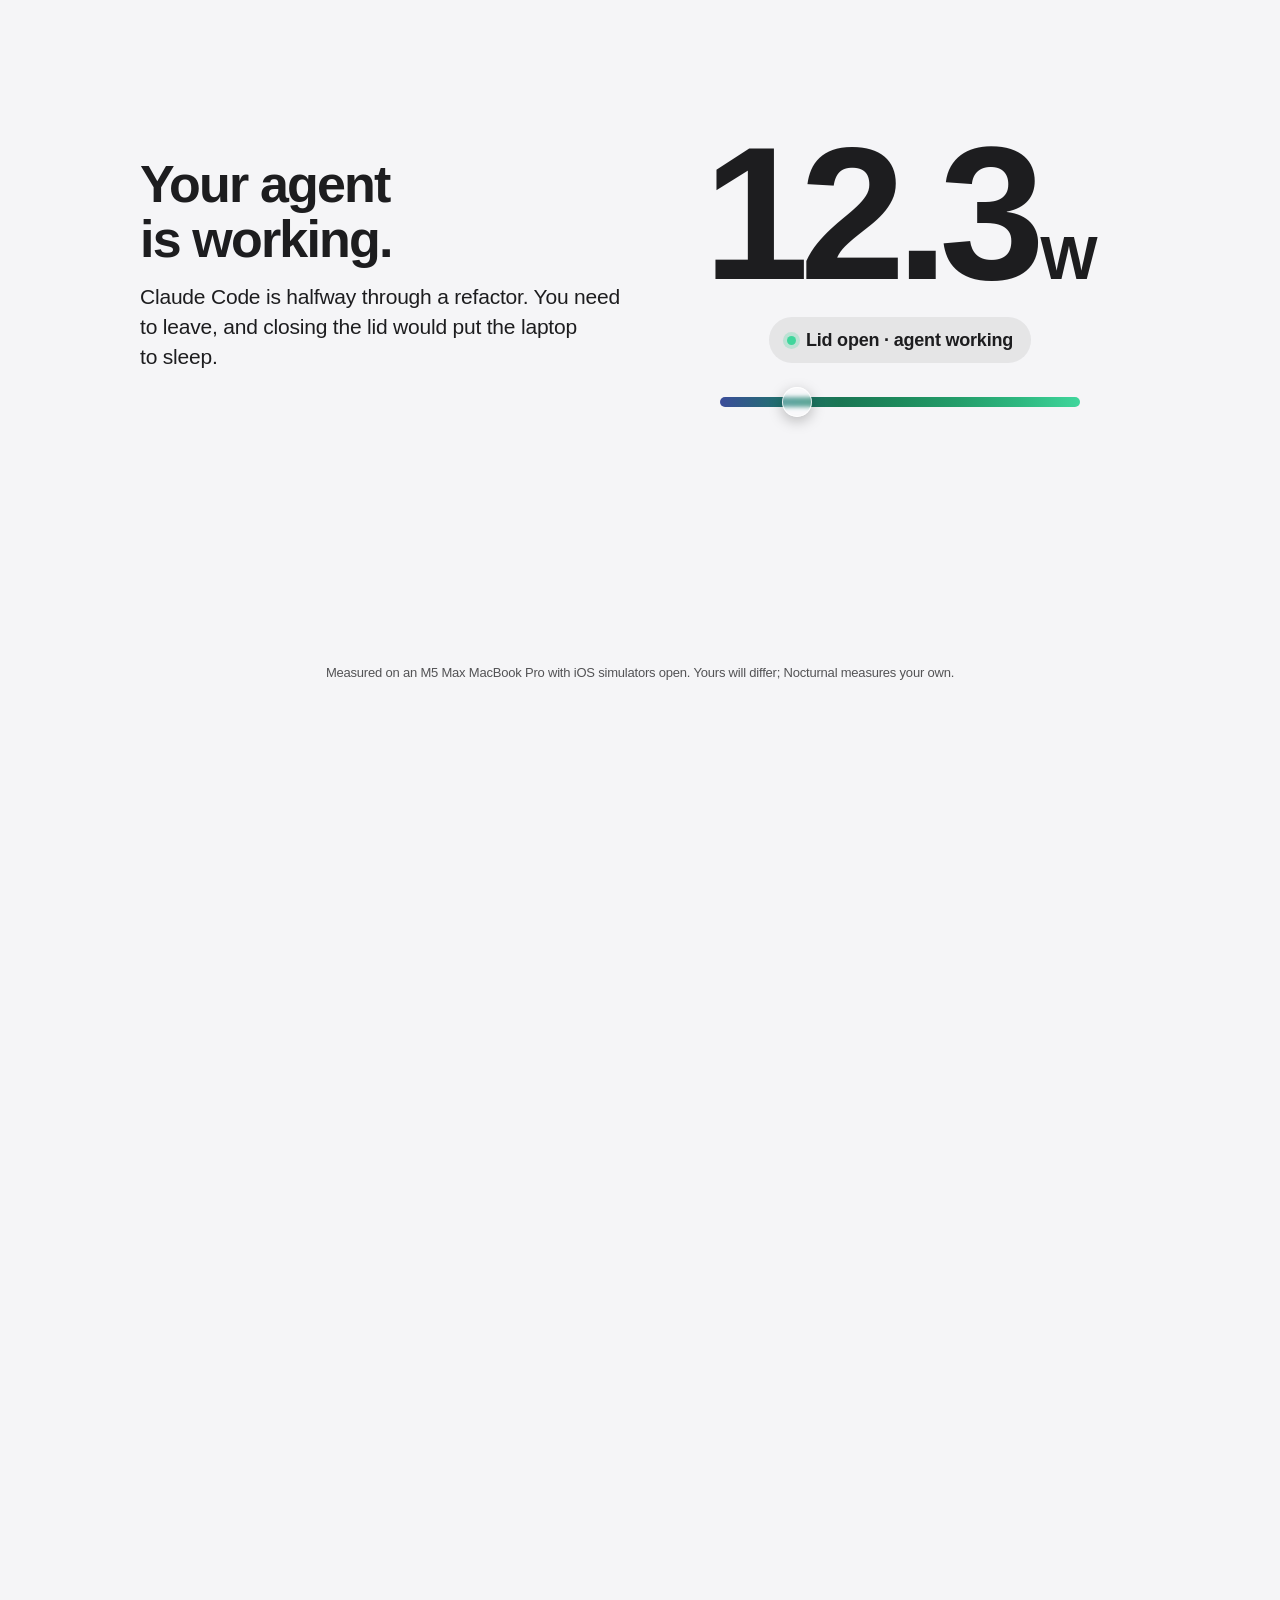
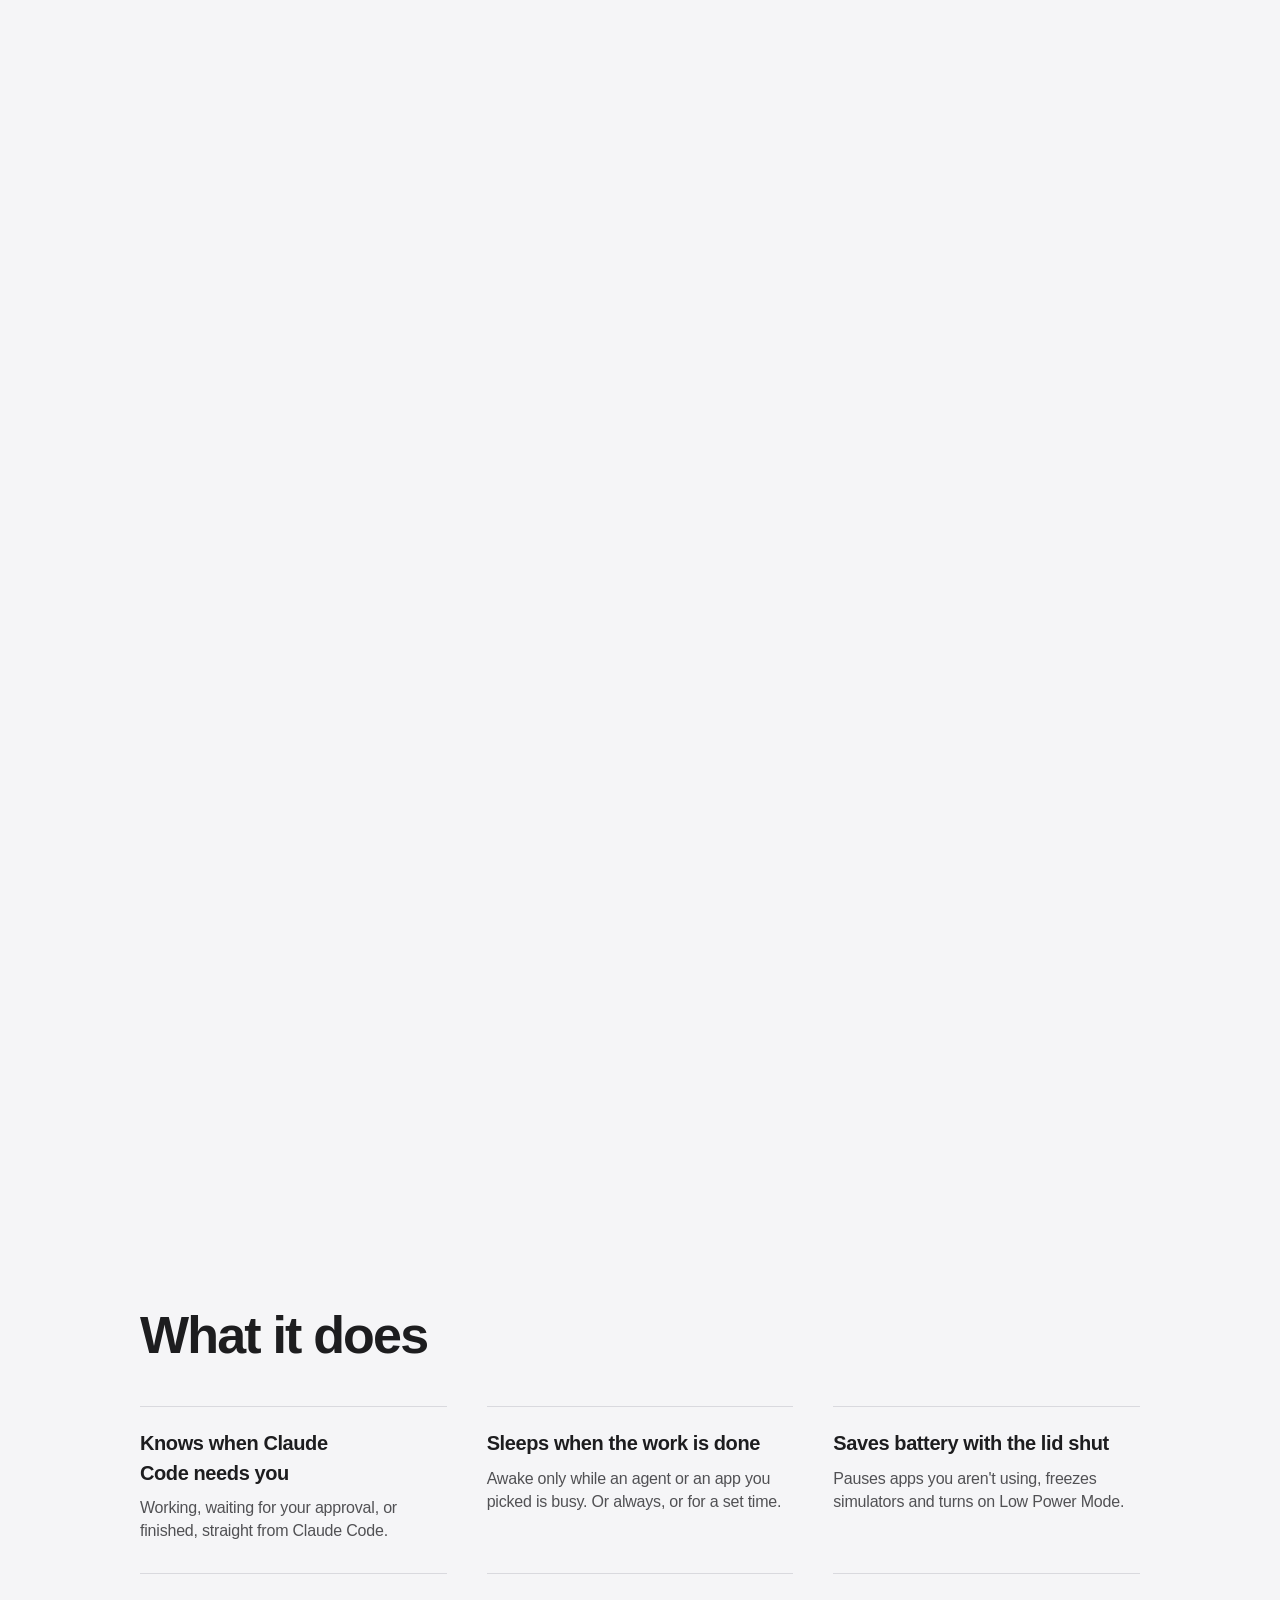
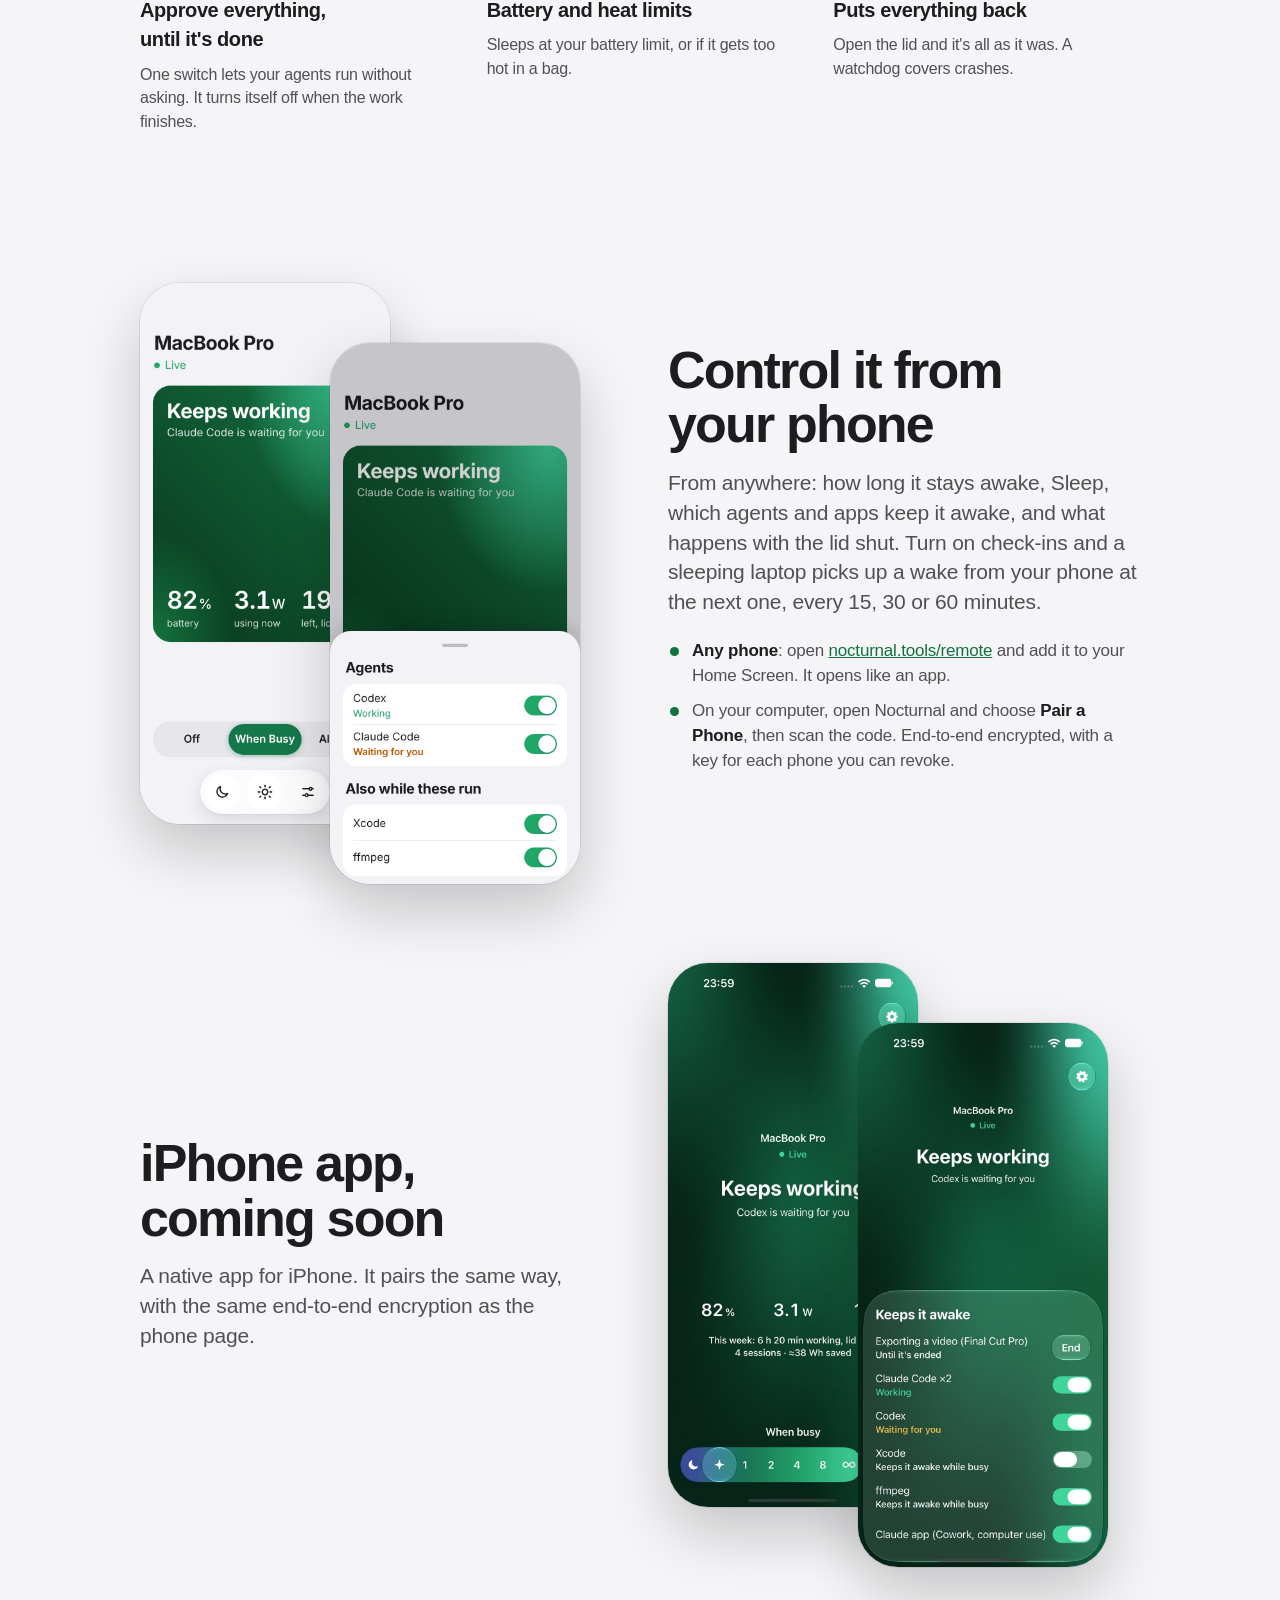
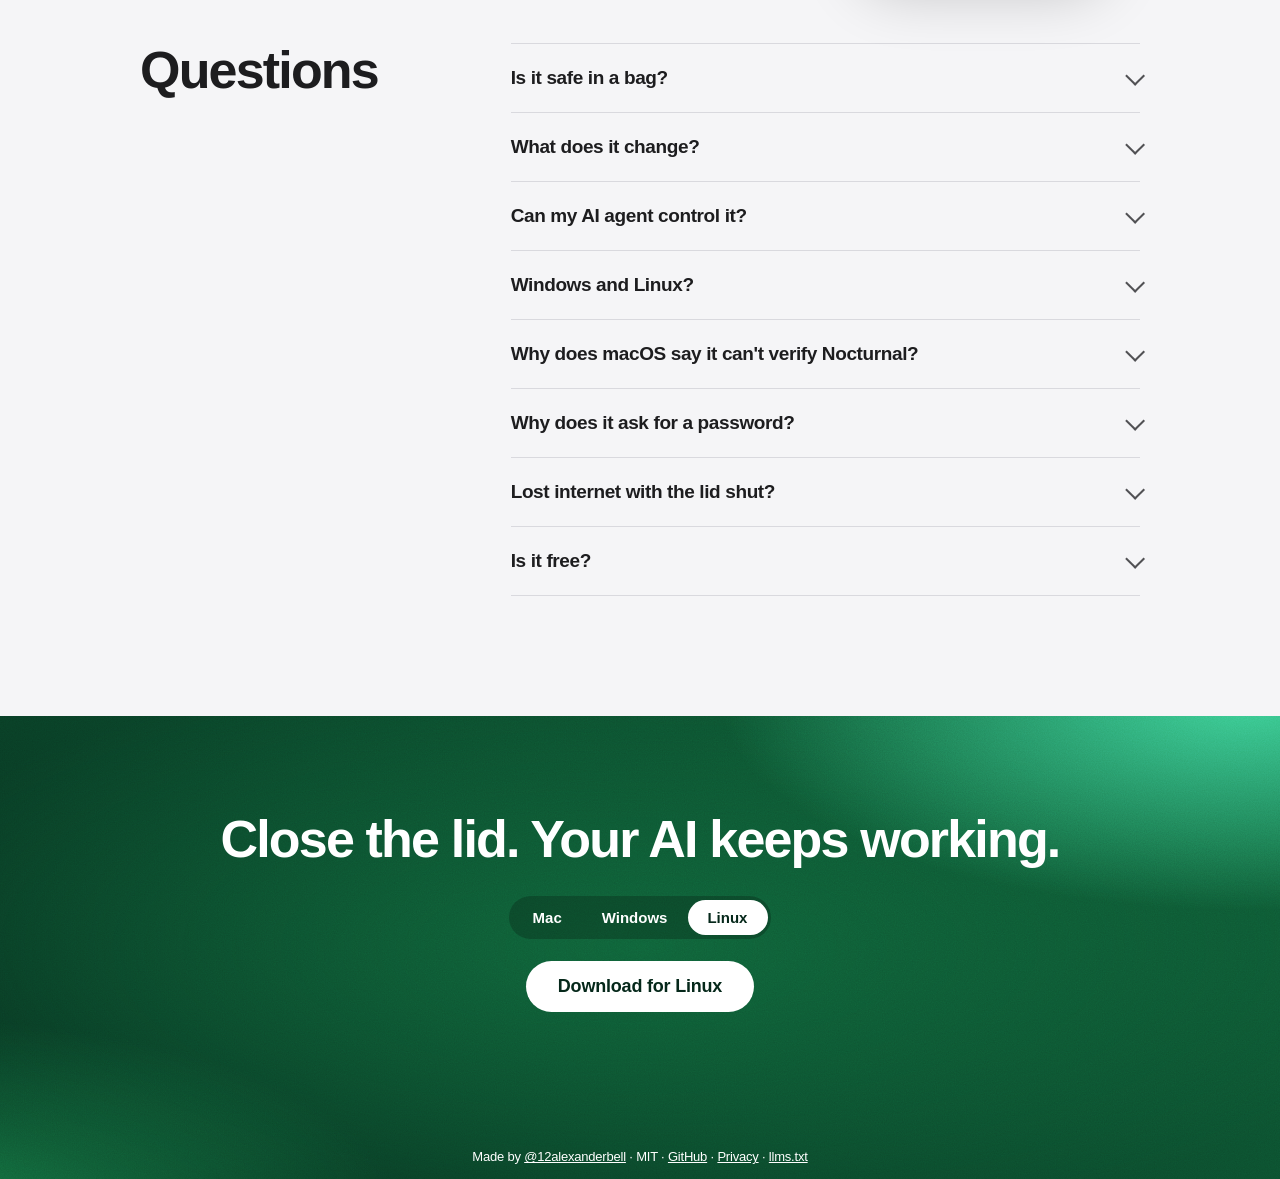
==== commit d8807075: "Hero: the coming iPhone app beside the Mac panel and the phone page Co-Authored-By: Claude Opus 5.5 " ====
--- a/index.html
+++ b/index.html
@@ -86,15 +86,17 @@
   .pane .note code { font: 14px var(--mono); }
   .fine { font-size: 14px; color: rgba(255,255,255,.75); margin: 22px 0 0; }
 
-  /* The product, rising into place once on load: the Mac panel and the phone, side by side. */
+  /* The product, rising into place once on load: the Mac panel, the phone page, and the iPhone app that's coming. */
   .stage { position: relative; height: clamp(420px, 56vw, 600px); margin-top: 56px; }
   .stage .mac, .stage .phone { position: absolute; bottom: -2px; }
-  .stage .mac { left: 50%; width: min(380px, 62vw); transform: translateX(calc(-100% + 30px)); z-index: 1; border-radius: 18px 18px 0 0; overflow: hidden; box-shadow: 0 30px 80px rgba(0,0,0,.35); }
-  .stage .phone { left: 50%; width: min(270px, 44vw); transform: translateX(10px); z-index: 2; border-radius: 40px 40px 0 0; overflow: hidden; box-shadow: 0 30px 80px rgba(0,0,0,.4); outline: 1px solid rgba(255,255,255,.18); }
+  .stage .phone.app { width: min(250px, 40vw); transform: translateX(170px); z-index: 1; }
+  .stage .soon { position: absolute; left: 50%; top: 58px; transform: translateX(-50%); white-space: nowrap; padding: 6px 12px; border-radius: 99px; background: rgba(255,255,255,.92); color: var(--deep); font-size: 13px; font-weight: 600; }
+  .stage .mac { left: 50%; width: min(380px, 62vw); transform: translateX(calc(-100% - 40px)); z-index: 1; border-radius: 18px 18px 0 0; overflow: hidden; box-shadow: 0 30px 80px rgba(0,0,0,.35); }
+  .stage .phone { left: 50%; width: min(270px, 44vw); transform: translateX(-60px); z-index: 2; border-radius: 40px 40px 0 0; overflow: hidden; box-shadow: 0 30px 80px rgba(0,0,0,.4); outline: 1px solid rgba(255,255,255,.18); }
   .stage .mac img, .stage .phone img { width: 100%; }
   .rise-in, .hero-copy > * { animation: appear .5s ease-out both; }
   .hero-copy > :nth-child(2) { animation-delay: .05s; } .hero-copy > :nth-child(3) { animation-delay: .1s; }
-  .stage .mac.rise-in { animation-delay: .15s; } .stage .phone.rise-in { animation-delay: .2s; }
+  .stage .mac.rise-in { animation-delay: .15s; } .stage .phone.rise-in { animation-delay: .2s; } .stage .app.rise-in { animation-delay: .25s; }
   @keyframes appear { from { opacity: 0; } to { opacity: 1; } }
 
   /* ---------- The lid: scroll and the page lives through one night of work ---------- */
@@ -165,8 +167,10 @@
   @media (max-width: 820px) {
     .top nav a:not(.keep) { display: none; }
     .stage { height: clamp(360px, 108vw, 520px); }
-    .stage .mac { width: 54vw; transform: translateX(calc(-100% + 34px)); }
-    .stage .phone { width: 40vw; transform: translateX(-14px); }
+    .stage .mac { left: 0; width: 47%; transform: none; }
+    .stage .phone { left: 35%; width: 34%; transform: none; }
+    .stage .phone.app { left: 66%; width: 34%; transform: none; }
+    .stage .soon { top: 40px; left: auto; right: 6px; transform: none; font-size: 10px; padding: 4px 8px; }
     .cmd code { font-size: 13px; }
     .lid-grid { grid-template-columns: minmax(0, 1fr); gap: 12px; text-align: center; }
     .chapters { height: 11em; order: 2; margin-top: 34px; }
@@ -230,6 +234,7 @@
 
     <div class="stage" aria-hidden="false">
       <figure class="mac rise-in" style="margin:0"><img src="panel-now.png" alt="Nocturnal's menu on the Mac: Keeps working, battery and hours left, Off / When Busy / Always, Approve all, Phone and Lid shut" width="640" height="766"></figure>
+      <figure class="phone app rise-in" style="margin:0"><img src="phone.jpg" alt="The Nocturnal iPhone app, coming soon" width="780" height="1696"><span class="soon">iPhone app · soon</span></figure>
       <figure class="phone rise-in" style="margin:0"><img src="phone-web.jpg" alt="Nocturnal's phone page: Keeps working, battery, watts and hours left, and Off / When Busy / Always" width="780" height="1688"></figure>
     </div>
   </div>
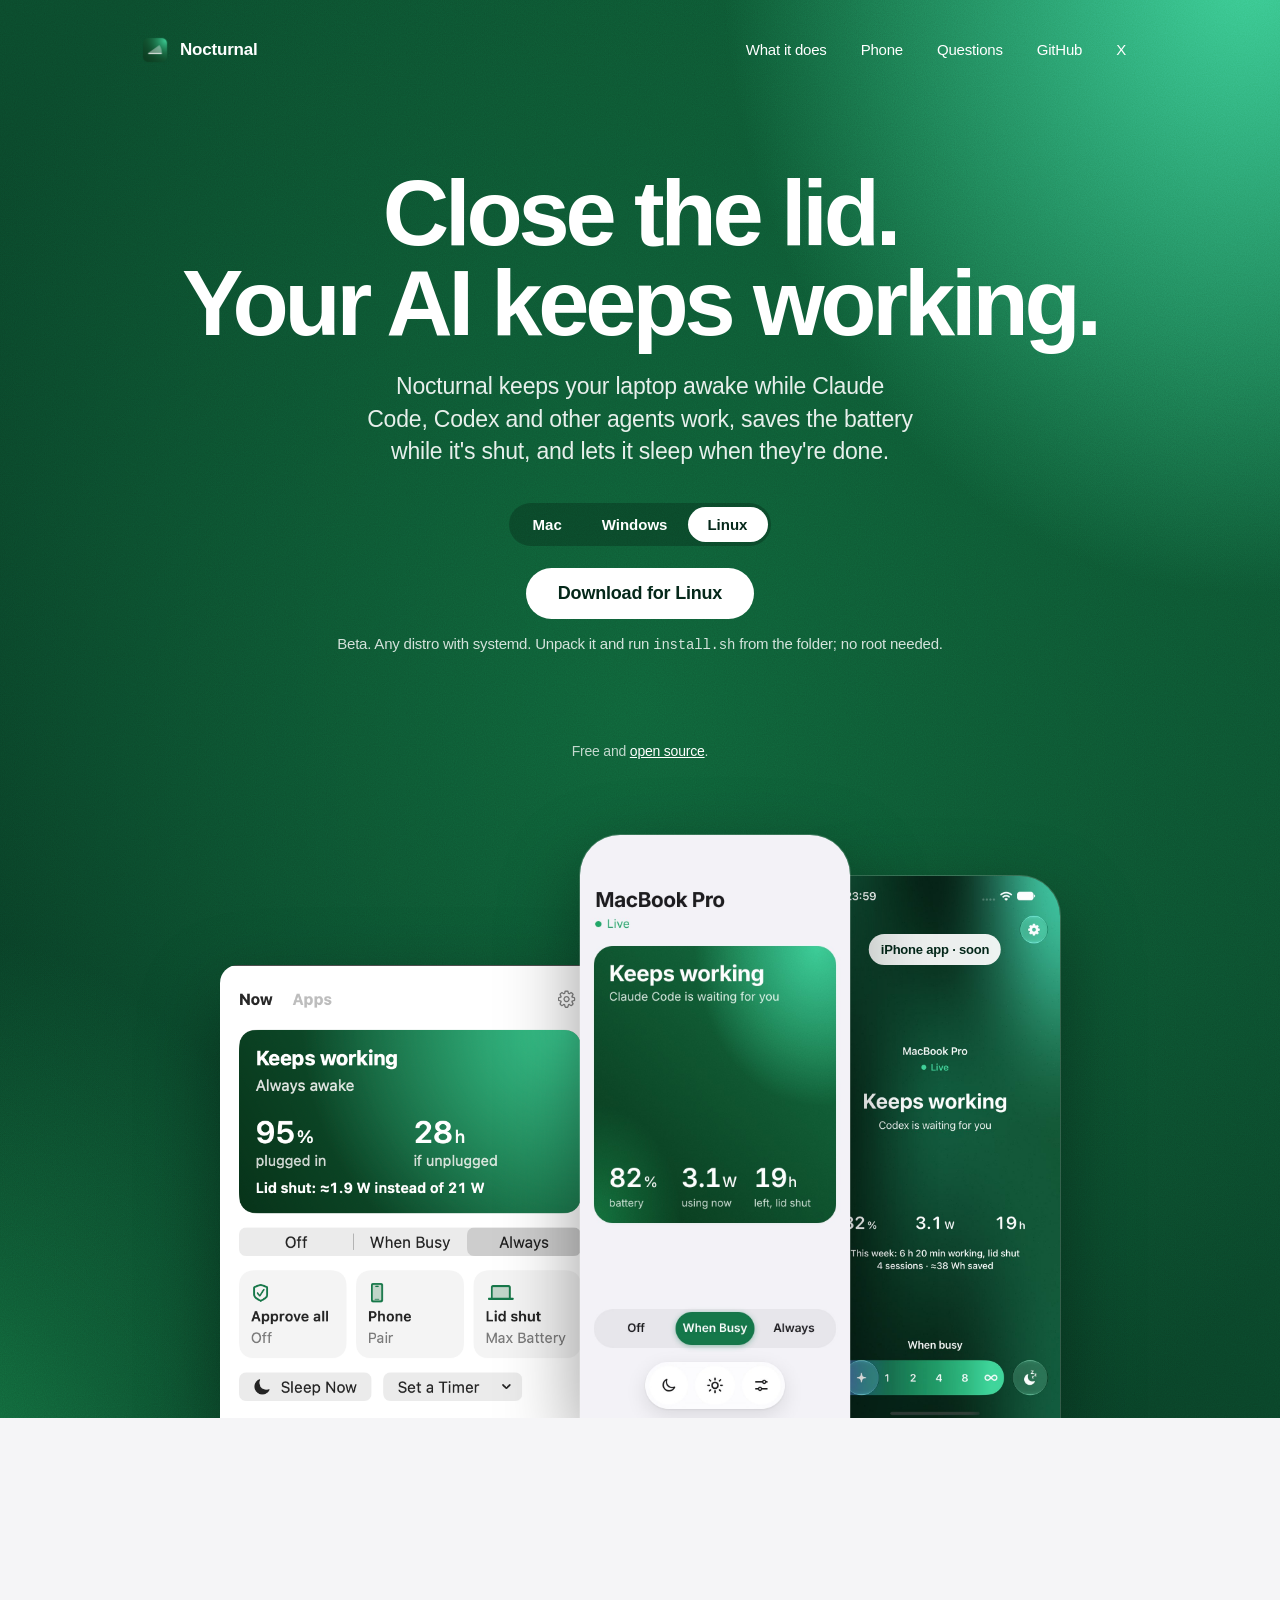
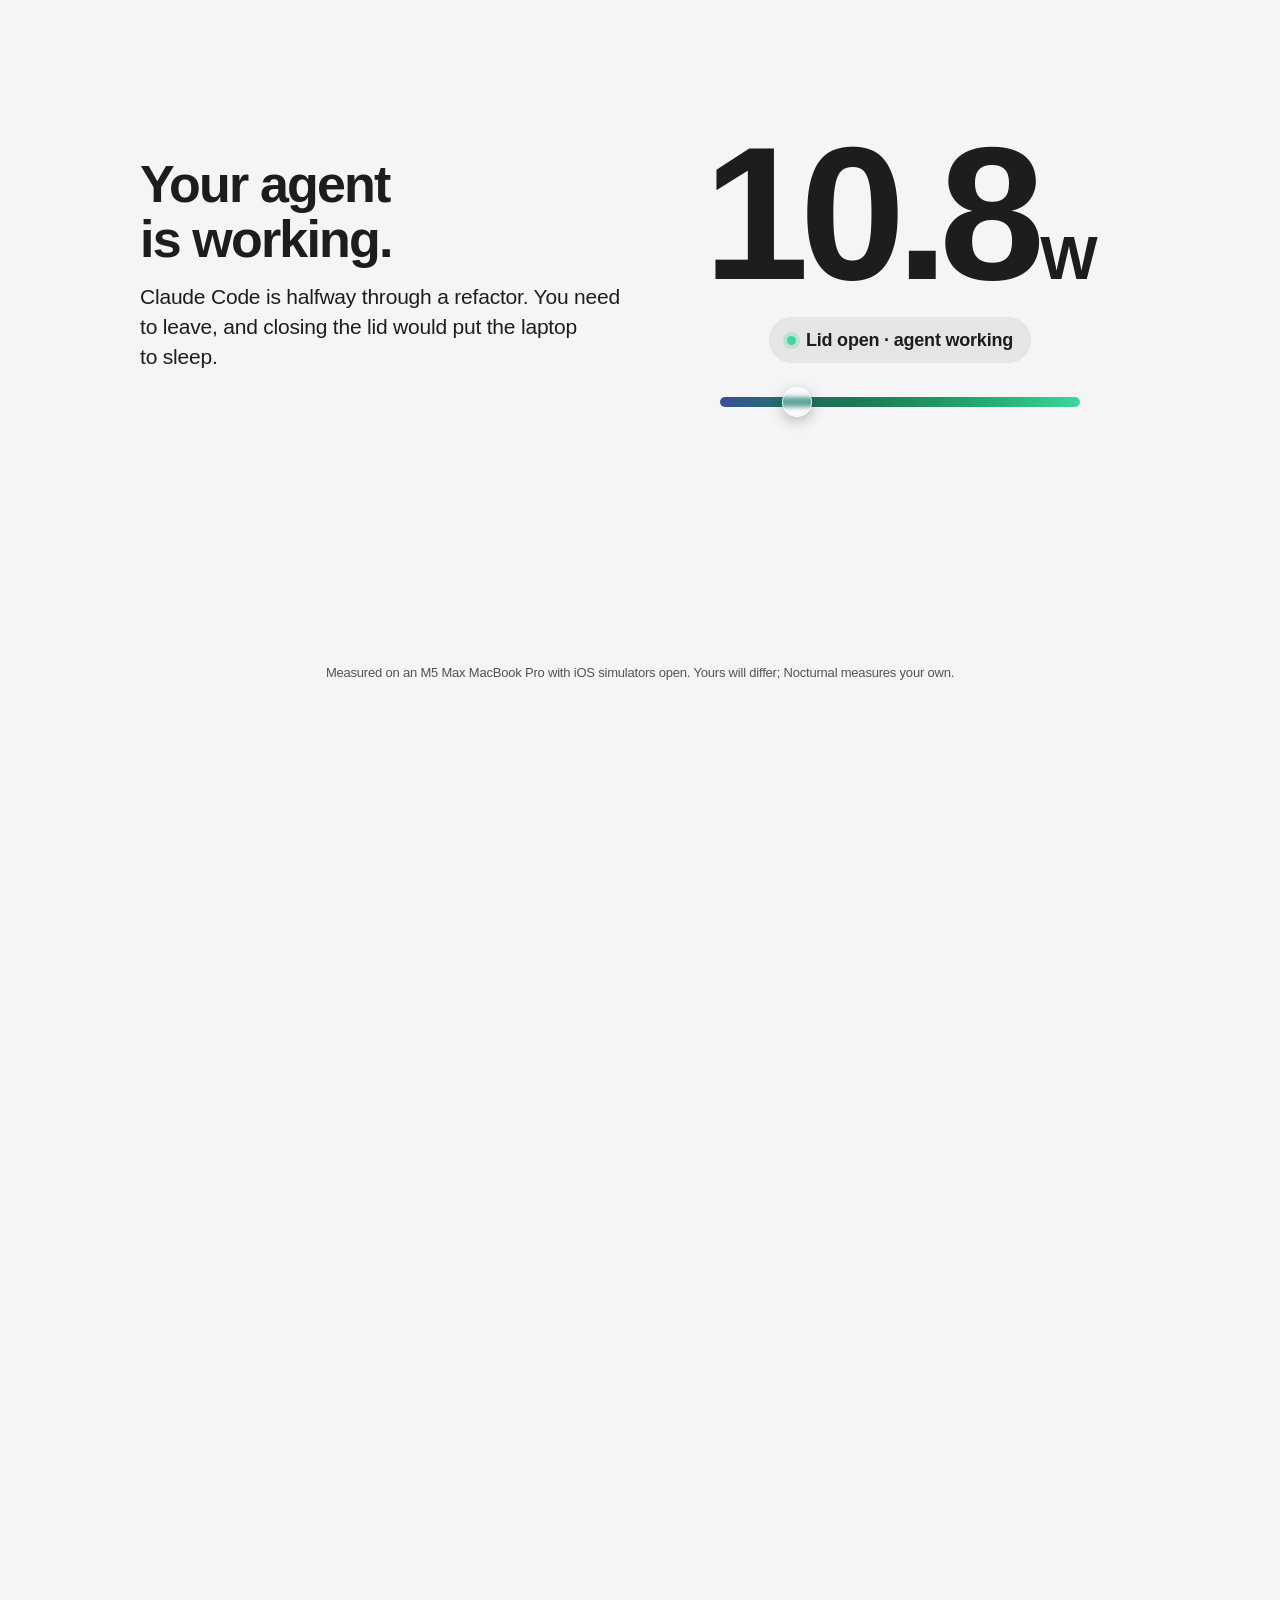
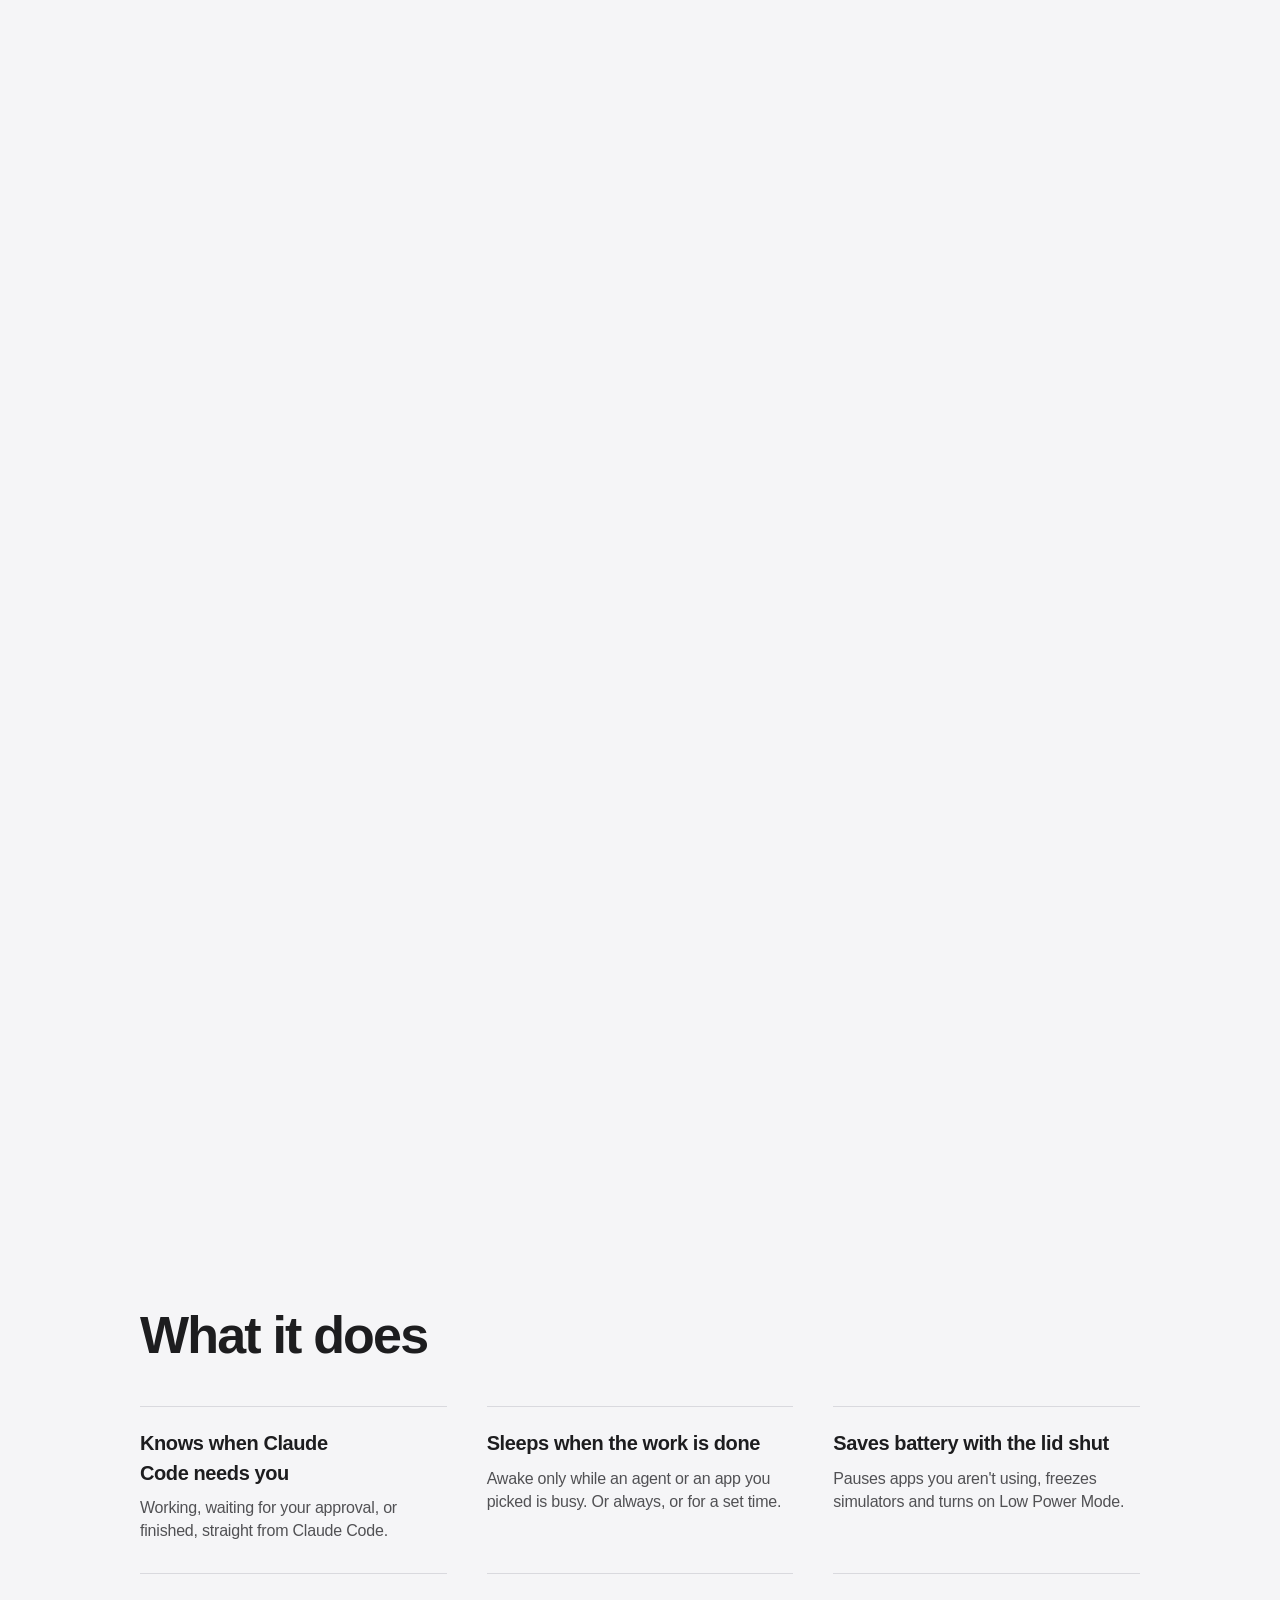
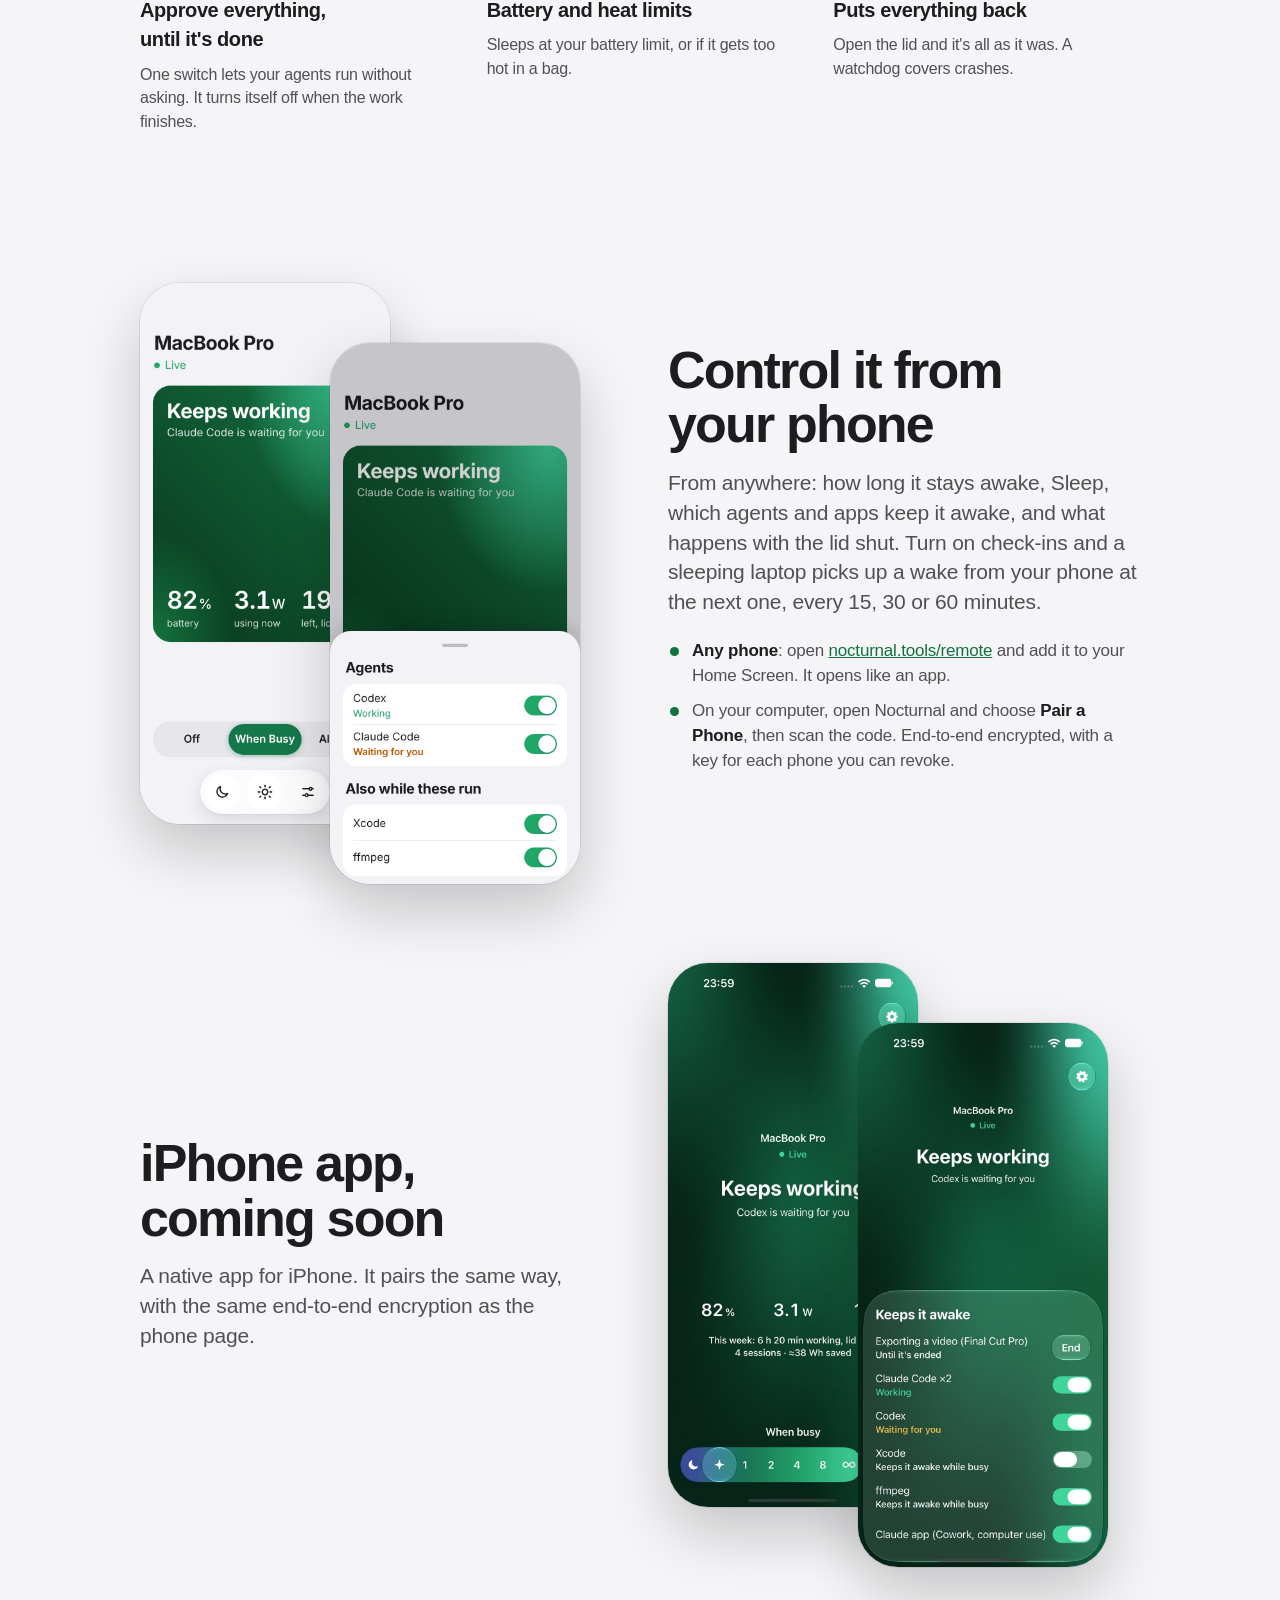
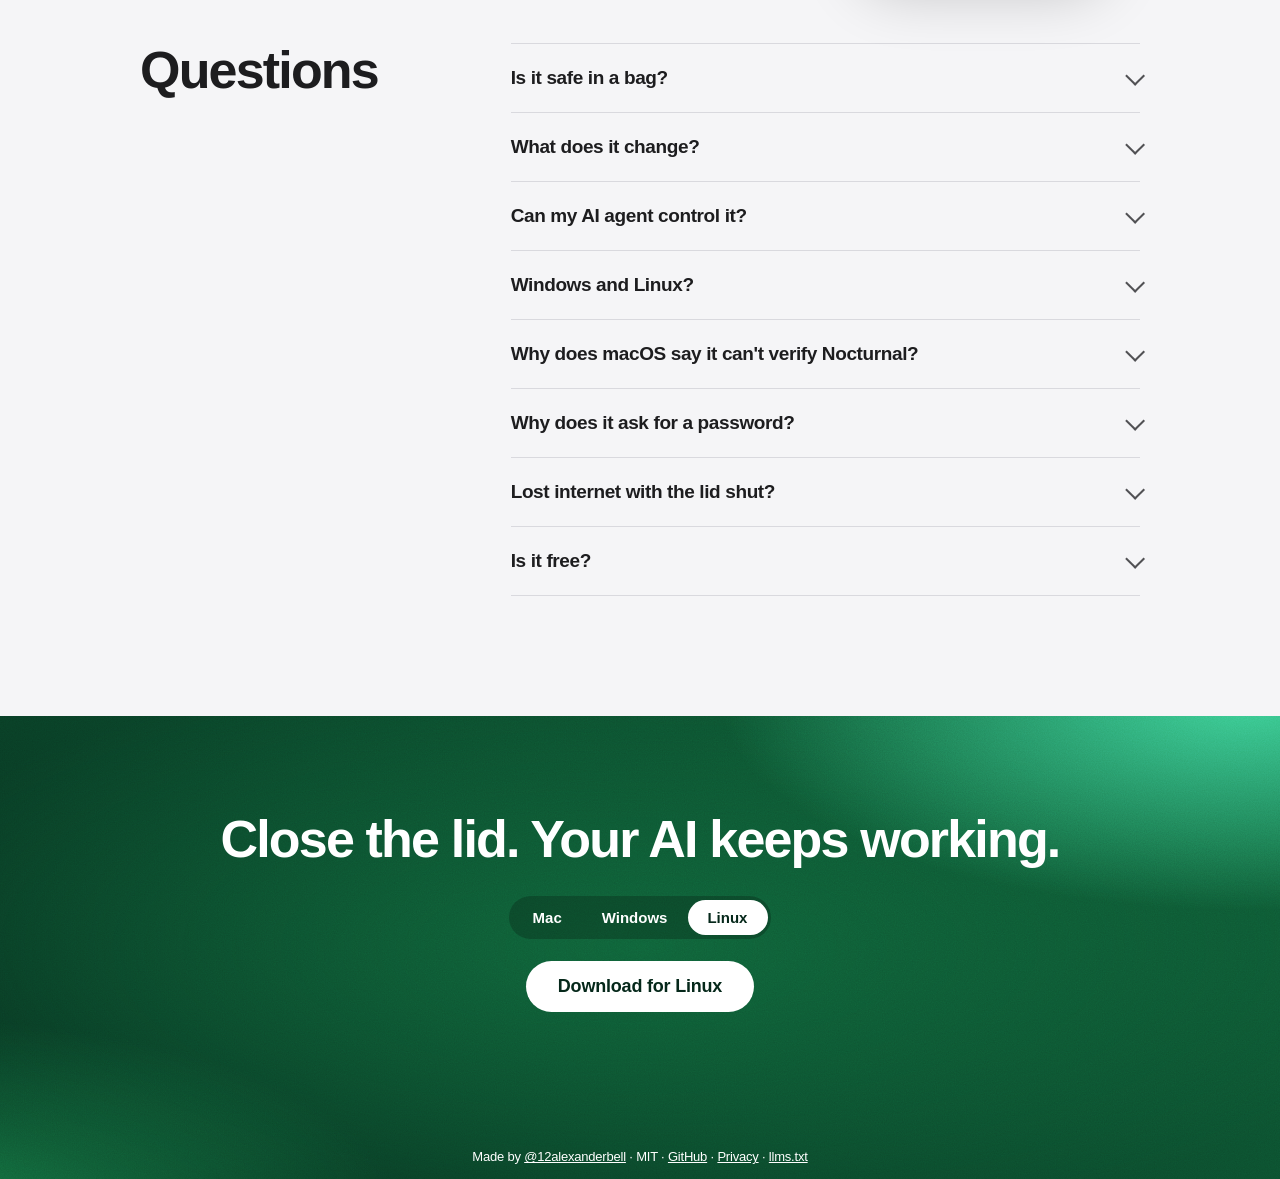
==== commit c5dad066: "Downloads from the GitHub release (Chrome trusts GitHub's file host more than a new domain) Co-Autho" ====
--- a/index.html
+++ b/index.html
@@ -216,15 +216,15 @@
         <div class="panes">
           <div class="pane" data-pane="mac">
             <div class="cmd"><code>brew install --cask 12alexanderbell-graham/nocturnal/nocturnal</code><button class="copy" type="button">Copy</button></div>
-            <p class="note">Or <a href="downloads/Nocturnal-1.0.0-mac.zip">download the app</a>. macOS 14 or later, Apple silicon or Intel.</p>
-            <p class="note">Not notarized by Apple yet, so the first time macOS stops it: open System Settings › Privacy &amp; Security and click <b>Open Anyway</b>.</p>
+            <p class="note">Or <a href="https://github.com/12alexanderbell-graham/nocturnal/releases/download/v1.0.0/Nocturnal-1.0.0-mac.zip">download the app</a>. macOS 14 or later, Apple silicon or Intel.</p>
+            <p class="note">It's new and not notarized by Apple yet. If Chrome warns about the download, choose <b>Keep</b>; the first time macOS stops it, open System Settings › Privacy &amp; Security and click <b>Open Anyway</b>.</p>
           </div>
           <div class="pane" data-pane="win" hidden>
-            <a class="dl" href="downloads/Nocturnal-1.0.0-windows-x86_64.zip">Download for Windows</a>
-            <p class="note">Beta. Windows 10 or 11. Unzip it into a folder you'll keep and run <code>nocturnal-app.exe</code>; if Windows warns you, choose More info › Run anyway.</p>
+            <a class="dl" href="https://github.com/12alexanderbell-graham/nocturnal/releases/download/v1.0.0/Nocturnal-1.0.0-windows-x86_64.zip">Download for Windows</a>
+            <p class="note">Beta. Windows 10 or 11. Unzip it into a folder you'll keep and run <code>nocturnal-app.exe</code>. If Chrome warns about the download, choose Keep; if Windows warns, choose More info › Run anyway.</p>
           </div>
           <div class="pane" data-pane="linux" hidden>
-            <a class="dl" href="downloads/nocturnal-1.0.0-linux-x86_64.tar.gz">Download for Linux</a>
+            <a class="dl" href="https://github.com/12alexanderbell-graham/nocturnal/releases/download/v1.0.0/nocturnal-1.0.0-linux-x86_64.tar.gz">Download for Linux</a>
             <p class="note">Beta. Any distro with systemd. Unpack it and run <code>install.sh</code> from the folder; no root needed.</p>
           </div>
         </div>
@@ -346,10 +346,10 @@
       <div class="panes">
         <div class="pane" data-pane="mac">
           <div class="cmd"><code>brew install --cask 12alexanderbell-graham/nocturnal/nocturnal</code><button class="copy" type="button">Copy</button></div>
-          <p class="note">Or <a href="downloads/Nocturnal-1.0.0-mac.zip">download the app</a>. The first time, macOS asks you to allow it in System Settings › Privacy &amp; Security.</p>
-        </div>
-        <div class="pane" data-pane="win" hidden><a class="dl" href="downloads/Nocturnal-1.0.0-windows-x86_64.zip">Download for Windows</a></div>
-        <div class="pane" data-pane="linux" hidden><a class="dl" href="downloads/nocturnal-1.0.0-linux-x86_64.tar.gz">Download for Linux</a></div>
+          <p class="note">Or <a href="https://github.com/12alexanderbell-graham/nocturnal/releases/download/v1.0.0/Nocturnal-1.0.0-mac.zip">download the app</a>. The first time, macOS asks you to allow it in System Settings › Privacy &amp; Security.</p>
+        </div>
+        <div class="pane" data-pane="win" hidden><a class="dl" href="https://github.com/12alexanderbell-graham/nocturnal/releases/download/v1.0.0/Nocturnal-1.0.0-windows-x86_64.zip">Download for Windows</a></div>
+        <div class="pane" data-pane="linux" hidden><a class="dl" href="https://github.com/12alexanderbell-graham/nocturnal/releases/download/v1.0.0/nocturnal-1.0.0-linux-x86_64.tar.gz">Download for Linux</a></div>
       </div>
     </div>
     <div class="stage-mini"></div>
@@ -447,5 +447,7 @@
   update();
 })();
 </script>
+<!-- Page views only: Cloudflare Web Analytics, no cookies. Not on the phone page. -->
+<script defer src="https://static.cloudflareinsights.com/beacon.min.js" data-cf-beacon='{"token": "e9fed4c288994440ae4cbd34ac664887"}'></script>
 </body>
 </html>
